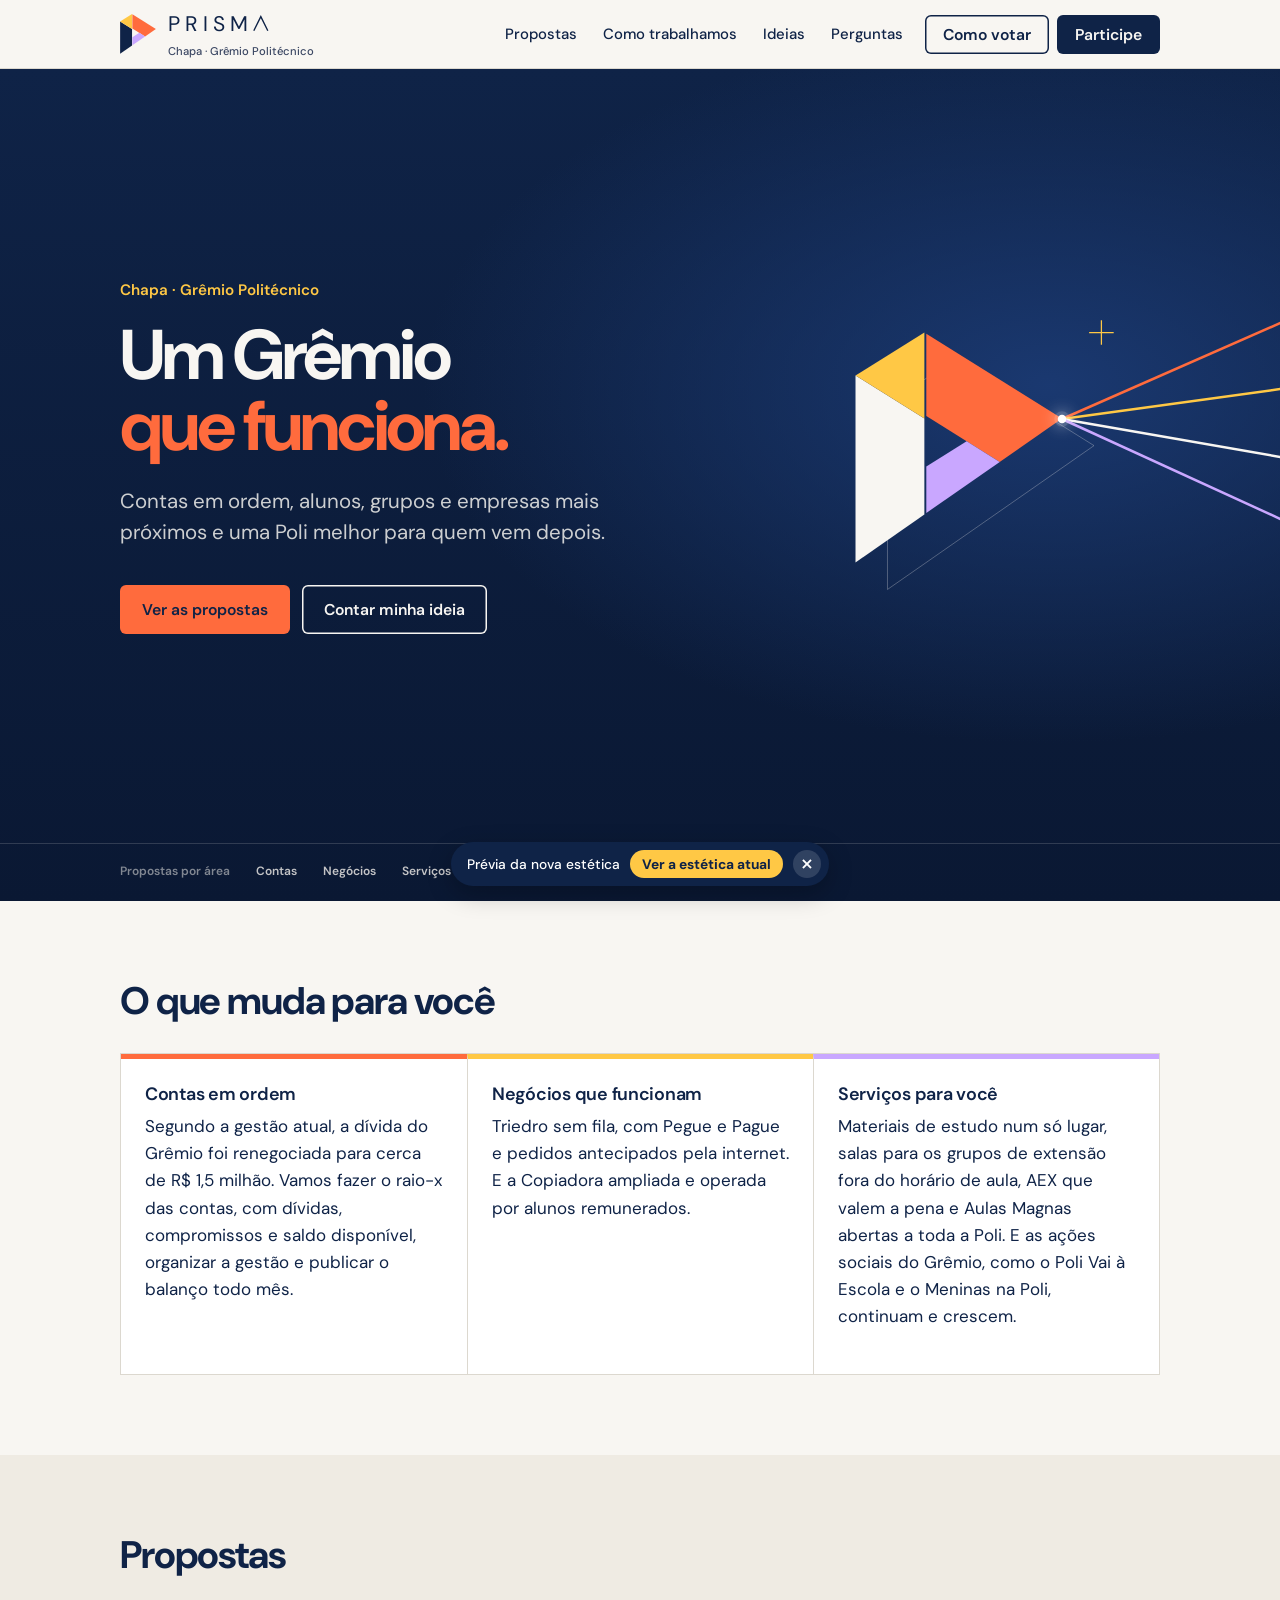
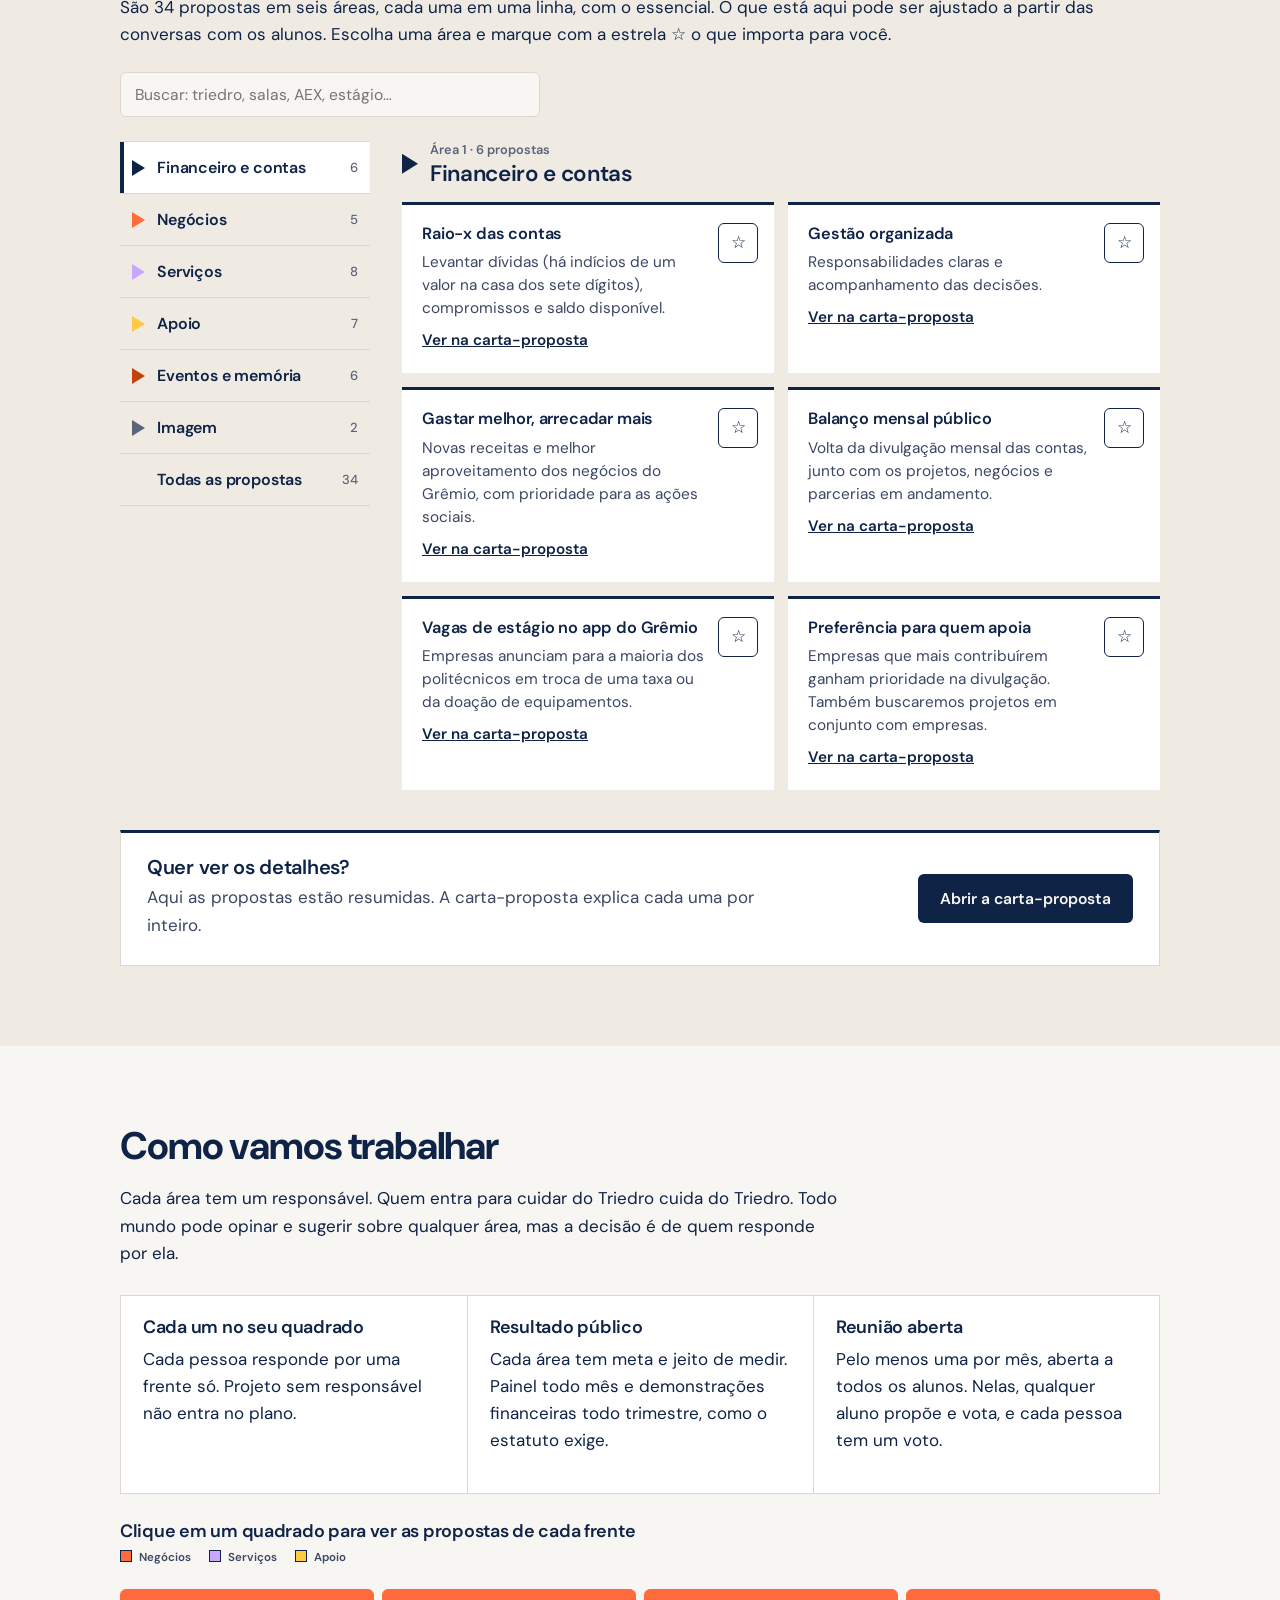
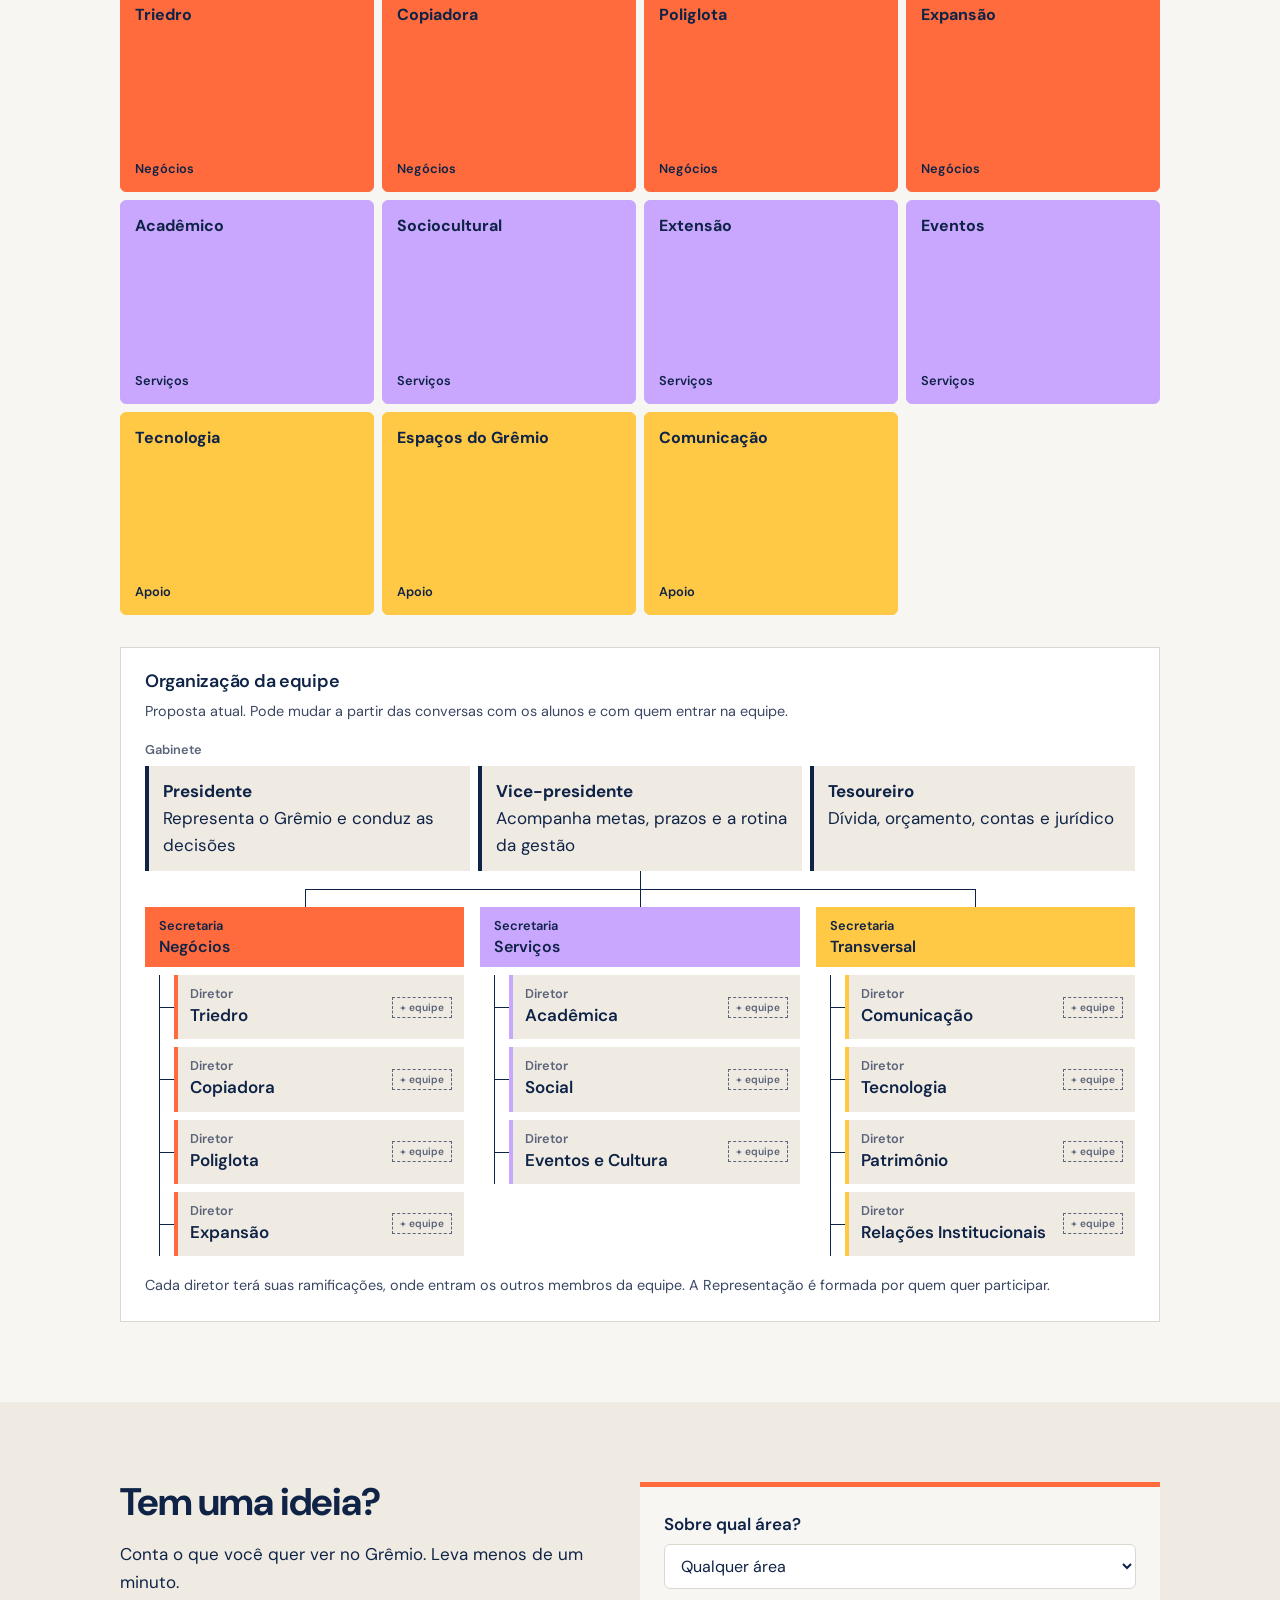
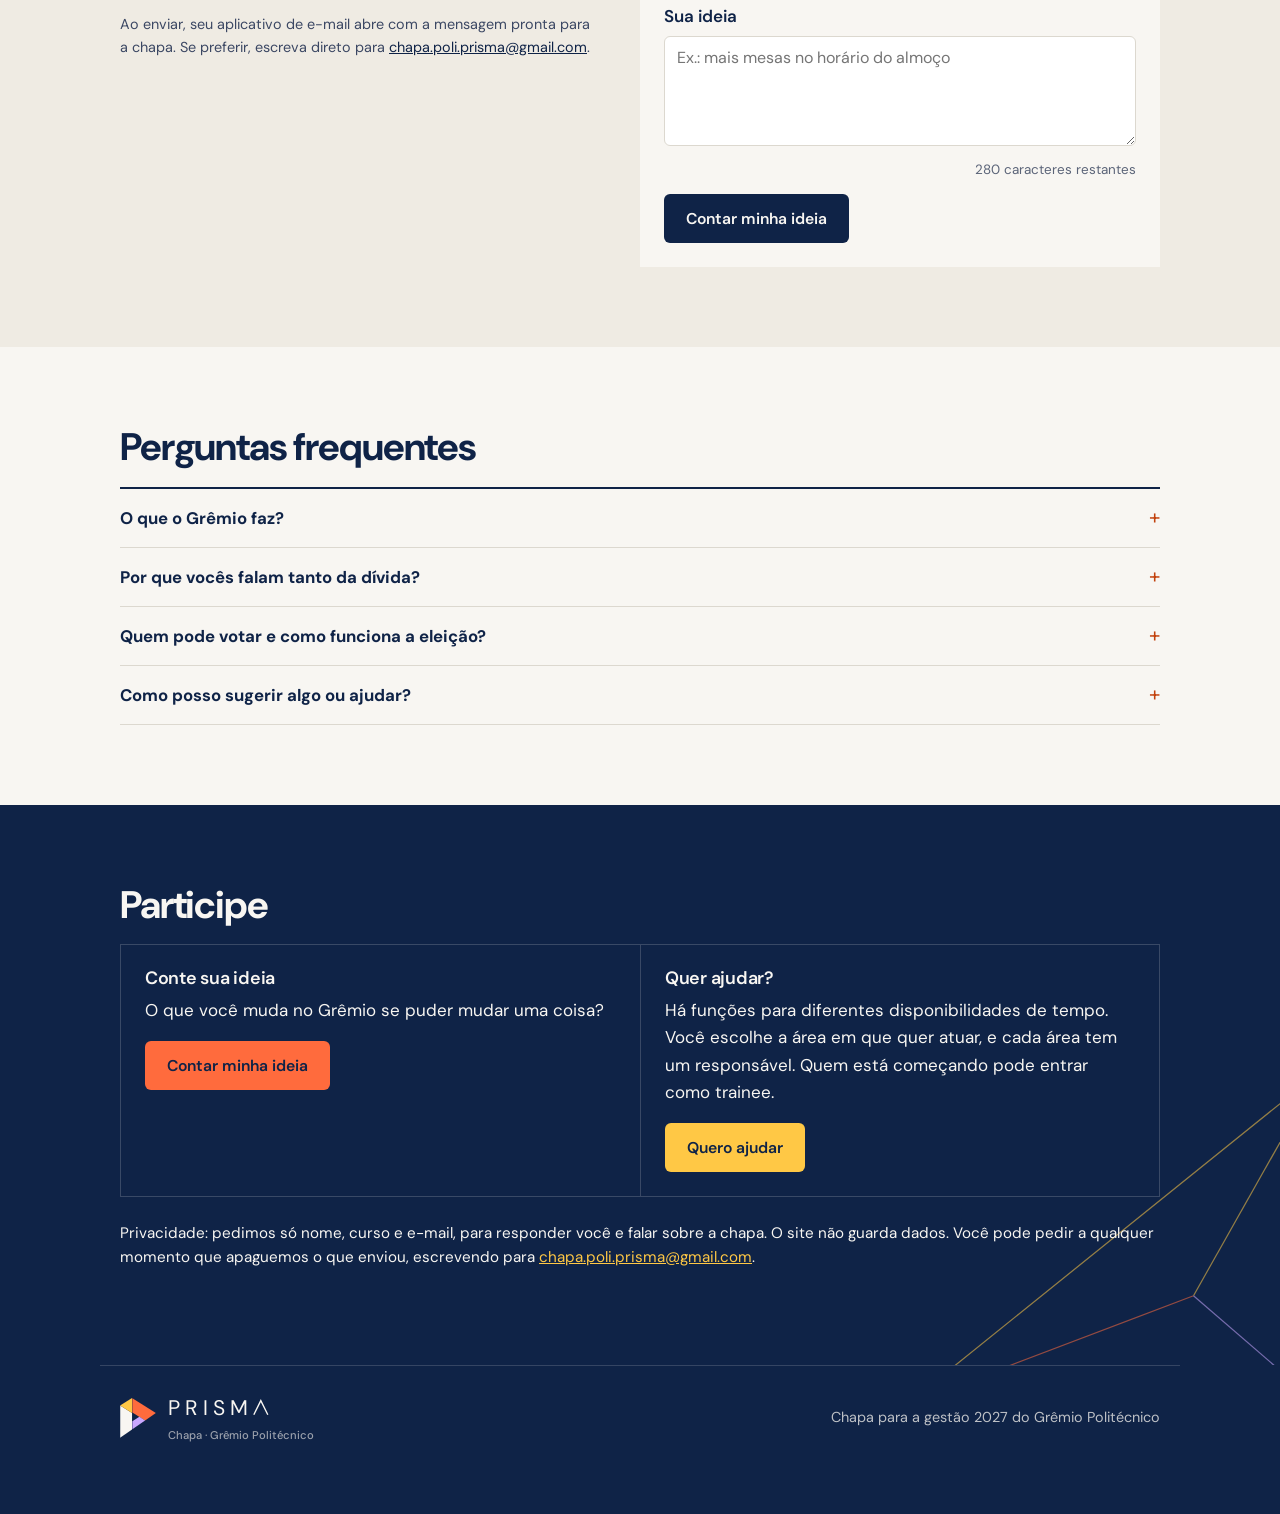
==== novo/index.html @ b22ec595 "Prévia da nova estética (tema feixe: DM Sans, paleta do manual e feixe do prisma em GSAP) em /novo/" ====
<!doctype html>
<html lang="pt-BR" class="feixe">
<head>
<meta charset="utf-8">
<meta name="viewport" content="width=device-width,initial-scale=1">
<meta name="robots" content="noindex">
<meta name="theme-color" content="#0F1F3D">
<title>Prisma — Um Grêmio que funciona</title>
<link rel="icon" href="data:image/svg+xml,%3Csvg xmlns='http://www.w3.org/2000/svg' viewBox='0 0 100 100'%3E%3Crect width='100' height='100' rx='20' fill='%230F1F3D'/%3E%3Cg transform='translate(22 17) scale(.7)'%3E%3Cpolygon points='0,17.5 28,35 28,74 0,93.5' fill='%23F8F5F0'/%3E%3Cpolygon points='0,17.5 28,0 28,35' fill='%23F4BE5A'/%3E%3Cpolygon points='28.8,.5 84,35 58.65,52.66 28.8,34' fill='%23EC7042'/%3E%3Cpolygon points='28.8,54.5 45.2,44.25 58.65,52.66 28.8,73.44' fill='%23B292F5'/%3E%3C/g%3E%3C/svg%3E">
<link rel="preconnect" href="https://fonts.googleapis.com">
<link rel="preconnect" href="https://fonts.gstatic.com" crossorigin>
<link href="https://fonts.googleapis.com/css2?family=Sora:wght@300;400;600;700&family=Inter:wght@400;500;600;700&display=swap" rel="stylesheet">
<style>
/* Identidade Prisma — paleta e tipografia da prancha de marca */
:root{
  --navy:#0F1F3D;   /* Azul Poli: base e texto */
  --paper:#F8F5F0;  /* fundo */
  --ink-neg:#F8F5F0;/* face clara do símbolo / texto sobre azul */
  --orange:#EC7042; /* Laranja Energia */
  --yellow:#F4BE5A; /* Amarelo Ideias */
  --lilac:#B292F5;  /* Lilás Pessoas */
  --orange-d:#B94A1F;/* laranja escuro: hover, foco e texto */
  --paper2:#EFEAE2; /* fundo alternado */
  --ink2:#3B4763;   /* texto secundário */
  --ink3:#5C6680;
  --line:#DAD4C9;
  --r:2px;
  --fh:Sora,system-ui,sans-serif;   /* títulos */
  --fb:Inter,system-ui,sans-serif;  /* apoio */
  --fm:Inter,system-ui,sans-serif;  /* rótulos: caixa alta espaçada */
}
*{box-sizing:border-box}
[hidden]{display:none!important}
html{scroll-behavior:smooth;scroll-padding-top:80px}
@media (prefers-reduced-motion:reduce){html{scroll-behavior:auto}*{animation:none!important;transition:none!important}}
body{margin:0;font:400 17px/1.6 var(--fb);color:var(--navy);background:var(--paper);-webkit-font-smoothing:antialiased}
h1,h2,h3{font-family:var(--fh);line-height:1.05;margin:0 0 .5em}
h1,h2{font-weight:700;letter-spacing:-.02em}
h1{font-weight:300} h1 .hl{font-weight:700}
h1{font-size:clamp(2.4rem,6.2vw,4.4rem)} h2{font-size:clamp(1.7rem,4vw,2.4rem)}
h3{font-size:1.12rem;font-weight:600;letter-spacing:-.01em}
p{margin:0 0 1em} a{color:var(--navy)} a:hover{color:var(--orange-d)}
:focus-visible{outline:2px solid var(--orange-d);outline-offset:3px}
.wrap{max-width:1080px;margin:0 auto;padding:0 20px}
section{padding:80px 0}
.sr{position:absolute;left:-9999px}
a.sr:focus{left:12px;top:12px;z-index:40;background:var(--navy);color:var(--ink-neg);padding:10px 14px}
.mono,.eyebrow{font-family:var(--fm);font-weight:500;font-size:.75rem;letter-spacing:.14em;text-transform:uppercase}
.eyebrow{display:block;color:var(--yellow);margin-bottom:18px}
.hl{color:var(--orange)}

/* ornamento: o prisma em linhas finas (Participe) */
.facets{display:block;height:auto;pointer-events:none}
.facets.lines *{fill:none;stroke-width:1.25;vector-effect:non-scaling-stroke}

/* número de seção (só visual, em mono) */
main{counter-reset:sec}
main > section:not(.hero) h2:first-child::before{counter-increment:sec;content:counter(sec,decimal-leading-zero);display:inline-block;vertical-align:.4em;margin-right:14px;padding:4px 8px;font:500 .8rem var(--fm);letter-spacing:.06em;background:var(--navy);color:var(--ink-neg)}
#participe h2:first-child::before{background:var(--orange);color:var(--navy)}


/* marca: símbolo + logotipo PRISMA */
.logo{display:block;flex:none;overflow:visible}
/* hover: as facetas se abrem como luz saindo do prisma */
.logo polygon,.hero .mark polygon{transition:transform .38s cubic-bezier(.2,.8,.2,1)}
.brand:hover .logo .f-y,.brand:focus-visible .logo .f-y,.hero .mark:hover .f-y{transform:translate(-3px,-5px)}
.brand:hover .logo .f-o,.brand:focus-visible .logo .f-o,.hero .mark:hover .f-o{transform:translate(9px,-3px);transition-delay:.04s}
.brand:hover .logo .f-l,.brand:focus-visible .logo .f-l,.hero .mark:hover .f-l{transform:translate(6px,7px);transition-delay:.08s}
.brand .name{transition:letter-spacing .38s cubic-bezier(.2,.8,.2,1)}
header .brand:hover .name,header .brand:focus-visible .name{letter-spacing:.3em}
.brand{display:flex;align-items:center;gap:12px;text-decoration:none;color:var(--navy);line-height:1}
.brand:hover{color:var(--navy)}
.brand .name{display:block;font:300 1.32rem var(--fh);letter-spacing:.24em;white-space:nowrap}
.brand .lam{display:inline-block;width:.74em;height:.7em;overflow:visible}
.brand .sub{display:block;font:500 .58rem var(--fm);letter-spacing:.13em;margin-top:6px;color:var(--ink2);white-space:nowrap}

/* header */
header.top{position:sticky;top:0;z-index:20;background:rgba(248,245,240,.94);backdrop-filter:blur(8px);border-bottom:1px solid var(--line)}
.bar{display:flex;align-items:center;gap:20px;height:68px}
nav{margin-left:auto;display:flex;gap:2px;align-items:center}
nav a{color:var(--navy);text-decoration:none;padding:8px 12px;font:500 .93rem var(--fb)}
nav a:hover,nav a[aria-current]{color:var(--navy);box-shadow:inset 0 -3px 0 var(--orange)}
nav .btn[aria-current]{box-shadow:none}
.btn{display:inline-block;border:0;cursor:pointer;font:600 .98rem var(--fb);padding:14px 22px;border-radius:var(--r);text-decoration:none;background:var(--navy);color:var(--ink-neg);transition:transform .15s,filter .15s}
.btn:hover{color:var(--ink-neg);transform:translateY(-1px);filter:brightness(1.15)}
.btn.orange{background:var(--orange);color:var(--navy)} .btn.orange:hover{color:var(--navy);filter:brightness(1.05)}
.btn.alt{background:var(--yellow);color:var(--navy)} .btn.alt:hover{color:var(--navy);filter:brightness(1.05)}
.btn.ghost{background:transparent;box-shadow:inset 0 0 0 1.5px currentColor;color:var(--navy)}
nav .btn{padding:9px 18px;margin-left:8px}
nav .btn:hover{box-shadow:none}
nav .btn.ghost,nav .btn.ghost:hover{color:var(--navy);box-shadow:inset 0 0 0 1.5px var(--navy)}
nav .btn.ghost:hover{background:#fff;filter:none}
nav .btn + .btn{margin-left:6px}
.menu{display:none;margin-left:auto;background:none;border:1.5px solid var(--navy);border-radius:var(--r);padding:6px 14px;font:500 .8rem var(--fm);letter-spacing:.12em;text-transform:uppercase;color:var(--navy)}
@media(max-width:900px){
  .menu{display:block}
  nav{display:none;position:absolute;top:68px;left:0;right:0;background:var(--paper);flex-direction:column;align-items:stretch;padding:12px 20px 20px;border-bottom:1px solid var(--line)}
  nav.open{display:flex} nav a{padding:12px} nav .btn{margin:8px 0 0;text-align:center}
  nav a:hover,nav a[aria-current]{box-shadow:inset 3px 0 0 var(--orange)} nav .btn:hover{box-shadow:none} nav .btn + .btn{margin-left:0}
}

/* hero — versão negativa (azul); o único ornamento é o contorno fino atrás do símbolo */
.hero{background:var(--navy);color:var(--ink-neg);padding:0;overflow:hidden;position:relative;display:flex;flex-direction:column;
  min-height:max(560px,calc(100vh - 68px));min-height:max(560px,calc(100svh - 68px))}
.hero-in{position:relative;z-index:1;flex:1;width:100%;display:grid;grid-template-columns:minmax(0,1.25fr) minmax(0,.75fr);align-items:center;gap:56px;padding-top:56px;padding-bottom:56px}
.hero h1{margin-bottom:.35em}
.hero .hl{white-space:nowrap}
.hero p.lead{font-size:clamp(1.1rem,1.6vw,1.28rem);line-height:1.55;max-width:36ch;color:rgba(248,245,240,.8);text-wrap:pretty;margin-bottom:0}
.hero .cta{display:flex;gap:12px;flex-wrap:wrap;margin-top:36px}
.hero .btn.ghost{color:var(--ink-neg)}
.hero .mark{display:block;width:100%;max-width:300px;height:auto;aspect-ratio:122/124;justify-self:center;overflow:visible;--logo-ink:var(--ink-neg)}
.hero .mark .echo{fill:none;stroke:rgba(248,245,240,.28);stroke-width:1;vector-effect:non-scaling-stroke}
.hero .mark .tick{fill:none;stroke:var(--yellow);stroke-width:1.25;vector-effect:non-scaling-stroke}
.hero-foot{position:relative;z-index:1;border-top:1px solid rgba(248,245,240,.16)}
.hero-foot .wrap{display:flex;flex-wrap:wrap;align-items:center;gap:4px 26px;padding-top:12px;padding-bottom:14px;color:rgba(248,245,240,.5)}
.hero-foot a{color:rgba(248,245,240,.78);text-decoration:none;padding:6px 0}
.hero-foot a:hover,.hero-foot a:focus-visible{color:var(--ink-neg);box-shadow:inset 0 -2px 0 var(--orange)}
@media(max-width:900px){
  .hero-in{grid-template-columns:1fr;gap:0;padding-top:40px}
  .hero .mark{order:-1;width:120px;justify-self:start;margin:0 0 28px -10px}
  .hero-foot .wrap{gap:0 18px}
}

/* cards 3 */
.three{display:grid;grid-template-columns:repeat(3,1fr);gap:0;margin-top:32px;background:#fff;border:1px solid var(--line)}
@media(max-width:820px){.three{grid-template-columns:1fr}}
.pillar{padding:26px 24px;border-top:5px solid var(--orange)}
.pillar + .pillar{border-left:1px solid var(--line)}
@media(max-width:820px){.pillar + .pillar{border-left:0;box-shadow:0 -1px 0 var(--line)}}
.pillar:nth-child(2){border-top-color:var(--yellow)} .pillar:nth-child(3){border-top-color:var(--lilac)}
.pillar h3{margin-bottom:.5em}

/* propostas: áreas em abas (uma por vez) e cada proposta em seu cartão */
#propostas{background:var(--paper2)}
.tools{margin:24px 0}
.search{width:100%;max-width:420px;padding:11px 14px;border-radius:var(--r);border:1.5px solid var(--line);font:400 .98rem var(--fb);background:var(--paper);color:var(--navy)}
[data-a=imagem]{--c:var(--ink3)} [data-a=contas]{--c:var(--navy)} [data-a=negocios]{--c:var(--orange)} [data-a=servicos]{--c:var(--lilac)} [data-a=apoio]{--c:var(--yellow)} [data-a=memoria]{--c:var(--orange-d)}
.tri{flex:none;width:13px;height:16px;background:var(--c,var(--navy));clip-path:polygon(0 0,100% 50%,0 100%)}
.pview{display:grid;grid-template-columns:250px minmax(0,1fr);gap:32px;align-items:start}
.ptabs{position:sticky;top:88px;display:flex;flex-direction:column;border-top:1px solid var(--line)}
.ptab{display:flex;align-items:center;gap:12px;width:100%;padding:15px 12px;border:0;border-bottom:1px solid var(--line);border-radius:0;background:none;text-align:left;font:600 1rem var(--fh);letter-spacing:-.01em;color:var(--navy);cursor:pointer}
.ptab:hover{background:rgba(255,255,255,.55)}
.ptab[aria-selected=true]{background:#fff;box-shadow:inset 4px 0 0 var(--c,var(--navy))}
.ptab .ct{margin-left:auto;font:500 .82rem var(--fb);letter-spacing:0;color:var(--ink3)}
.ptab.all .nm{padding-left:25px}
.ptab:focus-visible{outline-offset:-3px}
.ppanel:focus{outline:none}
.pgroup + .pgroup{margin-top:44px}
.ph{display:flex;align-items:center;gap:12px;margin-bottom:16px}
.ph .tri{width:16px;height:20px}
.ph h3{margin:0;font-size:1.4rem}
.ph small{display:block;font:500 .68rem var(--fm);letter-spacing:.14em;text-transform:uppercase;color:var(--ink3);margin-bottom:4px}
.props{list-style:none;margin:0;padding:0;display:grid;grid-template-columns:repeat(2,minmax(0,1fr));gap:14px}
.props mark{background:#FBE3A8;color:inherit;padding:0 1px}
.props li{display:flex;gap:12px;align-items:flex-start;padding:18px 16px 20px 20px;background:#fff;border-top:3px solid var(--c)}
.props li>div{flex:1;min-width:0}
.props b{display:block;font:600 1.02rem/1.3 var(--fh);letter-spacing:-.01em}
.props p{margin:7px 0 0;color:var(--ink2);font-size:.96rem;line-height:1.5}
.plink{display:inline-block;margin-top:8px;font-weight:600;font-size:.95rem}
.lp{display:inline-block;margin:7px 0 0;padding:2px 8px;background:#E6DCFD;font:500 .66rem var(--fm);letter-spacing:.16em;text-transform:uppercase}
.fav{flex:none;border:1.5px solid var(--navy);background:transparent;border-radius:var(--r);width:40px;height:40px;font-size:1.05rem;line-height:1;cursor:pointer;color:var(--navy)}
.fav[aria-pressed=true]{background:var(--orange);border-color:var(--orange)}
.empty{padding:24px;background:#fff;color:var(--ink2)}
/* cartão que abre a carta-proposta */
.props li[data-c]{cursor:pointer}
/* chamada para a carta-proposta, no fim das propostas */
.carta{display:flex;flex-wrap:wrap;align-items:center;justify-content:space-between;gap:16px 40px;margin-top:40px;padding:24px 26px 26px;background:#fff;border:1px solid var(--line);border-top:3px solid var(--navy)}
.carta h3{margin:0 0 6px;font-size:1.25rem}
.carta p{margin:0;max-width:52ch;color:var(--ink2)}
.found{margin:-10px 0 14px;font-size:.92rem;color:var(--ink2)}
.found:empty{display:none}
.lk{background:none;border:0;padding:0;font:inherit;color:var(--navy);text-decoration:underline;cursor:pointer}
.lk:hover{color:var(--orange-d)}
@media(max-width:820px){
  .pview{grid-template-columns:minmax(0,1fr);gap:16px}
  /* no celular as abas viram uma faixa que rola de lado e acompanha a leitura */
  .ptabs{top:68px;z-index:5;flex-direction:row;gap:8px;overflow-x:auto;margin:0 -20px;padding:10px 20px;background:var(--paper2);border-top:0;scrollbar-width:none}
  .ptabs::-webkit-scrollbar{display:none}
  .ptab{flex:none;width:auto;gap:8px;padding:10px 14px;border:1.5px solid var(--navy);font-size:.92rem;white-space:nowrap}
  .ptab[aria-selected=true]{background:var(--navy);color:var(--ink-neg);box-shadow:none}
  .ptab[aria-selected=true] .ct{color:rgba(248,245,240,.7)}
  .ptab[aria-selected=true] .tri{display:none}
  .ptab .ct{margin-left:2px}
  .ptab.all .nm{padding-left:0}
  .props{grid-template-columns:minmax(0,1fr)}
}

/* quadrados */
#como{background:var(--paper)}
.sq{display:grid;grid-template-columns:repeat(4,1fr);gap:8px;margin:24px 0}
@media(max-width:820px){.sq{grid-template-columns:repeat(2,1fr)}}
.sq a,.sq div{aspect-ratio:1.25;border-radius:var(--r);padding:14px;display:flex;flex-direction:column;justify-content:space-between;text-decoration:none;color:var(--navy);font:700 1rem var(--fh);background:#fff;border:1.5px solid var(--navy);transition:transform .15s,box-shadow .15s}
.sq .n{background:var(--orange);border-color:var(--orange)} .sq .s{background:var(--lilac);border-color:var(--lilac)} .sq .a{background:var(--yellow);border-color:var(--yellow)}
.sq small{font:500 .66rem var(--fm);letter-spacing:.14em;text-transform:uppercase}
.sq a:hover{transform:translate(-3px,-3px);box-shadow:3px 3px 0 var(--navy);color:var(--navy)}
.leg{display:flex;gap:18px;flex-wrap:wrap;font:500 .72rem var(--fm);letter-spacing:.12em;text-transform:uppercase;margin-bottom:8px;color:var(--ink2)}
.leg i{display:inline-block;width:12px;height:12px;border:1px solid var(--navy);margin-right:7px;vertical-align:-1px}
.org{background:#fff;border:1px solid var(--line);padding:24px;margin-top:32px;position:relative}
.top3{display:grid;grid-template-columns:repeat(3,1fr);gap:8px}
@media(max-width:820px){.top3{grid-template-columns:1fr}}
.top3 div{background:var(--paper2);border-left:4px solid var(--navy);padding:12px 14px}
.top3 b{display:block;font-family:var(--fh);font-weight:700}
/* organograma: Gabinete no topo, três secretarias e, em cada diretoria, a ramificação da equipe */
.tier{display:block;font:500 .68rem var(--fm);letter-spacing:.16em;text-transform:uppercase;color:var(--ink3);margin:18px 0 8px}
.secs{display:grid;grid-template-columns:repeat(3,1fr);gap:16px;position:relative;margin-top:36px}
.secs::before{content:"";position:absolute;left:50%;top:-36px;height:18px;border-left:1.5px solid var(--navy)}
.secs::after{content:"";position:absolute;top:-18px;left:calc((100% - 32px)/6);right:calc((100% - 32px)/6);border-top:1.5px solid var(--navy)}
.sec{position:relative}
.sec::before{content:"";position:absolute;left:50%;top:-18px;height:18px;border-left:1.5px solid var(--navy)}
.sec h4{margin:0;padding:10px 14px;font:600 1rem var(--fh);background:var(--c);color:var(--navy)}
.sec h4 small{display:block;font:500 .64rem var(--fm);letter-spacing:.16em;text-transform:uppercase;margin-bottom:2px}
.sec.n{--c:var(--orange)} .sec.s{--c:var(--lilac)} .sec.a{--c:var(--yellow)}
.sec ul{list-style:none;margin:0 0 0 14px;padding:0;border-left:1.5px solid var(--navy)}
.sec li{position:relative;display:flex;align-items:center;gap:8px;flex-wrap:wrap;margin:8px 0 0 14px;padding:10px 12px;background:var(--paper2);border-left:4px solid var(--c)}
.sec li::before{content:"";position:absolute;left:-18px;top:50%;width:14px;border-top:1.5px solid var(--navy)}
.sec li span{flex:1;min-width:8ch}
.sec li small{display:block;font:500 .64rem var(--fm);letter-spacing:.16em;text-transform:uppercase;color:var(--ink3)}
.sec li b{font-family:var(--fh);font-weight:600}
.sec li i{flex:none;font:500 .64rem var(--fm);font-style:normal;letter-spacing:.12em;text-transform:uppercase;color:var(--ink3);border:1.5px dashed var(--ink3);padding:3px 7px}
@media(max-width:820px){
  .secs{grid-template-columns:1fr;margin-top:20px}
  .secs::before,.secs::after,.sec::before{display:none}
}
.rules{display:grid;grid-template-columns:repeat(3,1fr);gap:0;margin:28px 0;border:1px solid var(--line);background:#fff}
@media(max-width:820px){.rules{grid-template-columns:1fr}}
.rules div{padding:22px}
.rules div + div{border-left:1px solid var(--line)}
@media(max-width:820px){.rules div + div{border-left:0;border-top:1px solid var(--line)}}

/* ideias */
#ideias{background:var(--paper2)}
.ideas{display:grid;grid-template-columns:1fr 1.1fr;gap:48px;align-items:start}
@media(max-width:820px){.ideas{grid-template-columns:1fr}}
form.f{background:var(--paper);border-top:5px solid var(--orange);padding:24px}
label{display:block;font-weight:600;margin:0 0 6px}
textarea,select{width:100%;padding:10px 12px;border:1.5px solid var(--line);border-radius:var(--r);font:400 1rem var(--fb);margin-bottom:14px;background:#fff;color:var(--navy)}
textarea:focus,select:focus,.search:focus{outline:2px solid var(--orange-d);outline-offset:0;border-color:var(--navy)}
textarea{min-height:110px;resize:vertical}
#txt{margin-bottom:4px}
.left{margin:0 0 14px;text-align:right;font-size:.84rem;color:var(--ink3)}
.left.low{color:var(--orange-d);font-weight:600}
.sent{margin:12px 0 0;font-weight:600;color:var(--navy)}
.hint{font-size:.9rem;color:var(--ink2)}

/* faq */
#faq{background:var(--paper)}
details{border-bottom:1px solid var(--line);padding:18px 0}
details:first-child{border-top:2px solid var(--navy)}
summary{cursor:pointer;font:700 1.05rem var(--fh);list-style:none;display:flex;justify-content:space-between;gap:12px}
summary::-webkit-details-marker{display:none}
summary::after{content:"+";font:400 1.3rem/1 var(--fm);color:var(--orange-d)}
details[open] summary::after{content:"–"}
details p{margin:12px 0 0;max-width:70ch}

/* participe */
#participe{background:var(--navy);color:var(--ink-neg);position:relative;overflow:hidden}
#participe .wrap{position:relative;z-index:1}
#participe .facets{position:absolute;right:-40px;bottom:-40px;width:min(460px,80vw);z-index:0;opacity:.55}
@media(max-width:900px){#participe .facets{opacity:.3}}
#participe a{color:var(--yellow)}
#participe .btn{color:var(--navy)}
.two{display:grid;grid-template-columns:1fr 1fr;gap:0;border:1px solid rgba(248,245,240,.18);background:var(--navy)}
@media(max-width:820px){.two{grid-template-columns:1fr}}
.two div{padding:24px}
.two div + div{border-left:1px solid rgba(248,245,240,.18)}
@media(max-width:820px){.two div + div{border-left:0;border-top:1px solid rgba(248,245,240,.18)}}
footer{background:var(--navy);color:rgba(248,245,240,.75);padding:0 0 72px;font-size:.9rem}
footer .wrap{border-top:1px solid rgba(248,245,240,.16);padding-top:28px;display:flex;gap:16px 28px;flex-wrap:wrap;justify-content:space-between;align-items:center}
footer .brand{color:var(--ink-neg);--logo-ink:var(--ink-neg)}
footer .brand:hover{color:var(--ink-neg)}
footer .brand .sub{color:rgba(248,245,240,.6)}
.foot-meta{display:flex;flex-direction:column;gap:4px;text-align:right}
@media(max-width:700px){.foot-meta{text-align:left}}

/* pop-up "Quero ajudar": cresce a partir do botão e convida a falar com a chapa */
.pop{width:calc(100% - 32px);max-width:440px;max-height:calc(100vh - 32px);overflow:auto;padding:0;border:0;border-top:5px solid var(--yellow);background:var(--paper);color:var(--navy);box-shadow:0 24px 60px rgba(15,31,61,.35)}
.pop::backdrop{background:rgba(15,31,61,.6)}
.pop-in{position:relative;padding:28px 26px 26px}
.pop h3{margin:0 44px .5em 0;font-size:1.45rem}
.pop p{margin:0 0 18px;color:var(--ink2)}
.pop-x{position:absolute;top:14px;right:14px;width:40px;height:40px;border:1.5px solid var(--navy);border-radius:var(--r);background:none;color:var(--navy);font:400 1.4rem/1 var(--fb);cursor:pointer}
.pop-x:hover{background:#fff}
.pop-l{list-style:none;margin:0;padding:0;display:grid;gap:8px}
.pop-l a{display:block;padding:12px 16px;background:#fff;border-left:4px solid var(--c,var(--navy));text-decoration:none;color:var(--navy);transition:transform .15s}
.pop-l a:hover{color:var(--navy);transform:translateX(4px)}
.pop-l small{display:block;font:500 .64rem var(--fm);letter-spacing:.16em;text-transform:uppercase;color:var(--ink3);margin-bottom:2px}
.pop-l b{display:block;font:600 1.02rem var(--fh);letter-spacing:-.01em;overflow-wrap:anywhere}
.pop-l span{font-size:.95rem;color:var(--ink2)}
/* pop-up "Como votar" */
.pop.vote{max-width:540px;border-top-color:var(--orange)}
.pop-d{margin:0 0 16px}
.pop-d div{display:grid;grid-template-columns:96px minmax(0,1fr);gap:14px;padding:12px 0;border-top:1px solid var(--line)}
.pop-d dt{padding-top:3px;font:500 .66rem var(--fm);letter-spacing:.16em;text-transform:uppercase;color:var(--ink3)}
.pop-d dd{margin:0}
.pop-d b{font-family:var(--fh);font-weight:600}
.pop .hint{margin:0;font-size:.9rem}
@media(max-width:480px){.pop-d div{grid-template-columns:minmax(0,1fr);gap:2px}}
@keyframes popIn{from{opacity:0;transform:translate(var(--px,0),var(--py,24px)) scale(.2)}to{opacity:1;transform:none}}
@keyframes popOut{to{opacity:0;transform:translate(var(--px,0),var(--py,24px)) scale(.2)}}
@keyframes popBg{from{opacity:0}to{opacity:1}}
@keyframes popBgOut{to{opacity:0}}
.pop[open]{animation:popIn .34s cubic-bezier(.2,.8,.2,1) both}
.pop[open]::backdrop{animation:popBg .25s ease both}
.pop.out{animation:popOut .2s ease both}
.pop.out::backdrop{animation:popBgOut .2s ease both}

/* carta-proposta aberta: o site vira um índice ao lado do PDF */
body.cv-open{overflow:hidden}
body.cv-open>.pill,body.cv-open>a.sr{display:none!important}
/* entrada e saída animadas (em cartaOpen/cartaClose, no script): a carta sobe do cartão em que a pessoa clicou e cresce
   até ocupar a tela; o site recua e some; o índice desliza para o lugar dele e os tópicos entram em sequência.
   O site fica só invisível (não sai do lugar), então ao sair ele volta exatamente onde estava. */
header.top,main,footer{transition:transform .56s cubic-bezier(.2,0,0,1),opacity .34s ease,visibility 0s}
body.cv-open>header.top,body.cv-open>main,body.cv-open>footer{transform:translateX(-36px) scale(.94);opacity:0;visibility:hidden;pointer-events:none;
  transition:transform .56s cubic-bezier(.2,0,0,1),opacity .34s ease,visibility 0s .56s}
/* moldura com sombra que acompanha a borda da carta enquanto ela cresce */
.cv-frame{grid-column:2;grid-row:1;transform-origin:0 0;pointer-events:none;opacity:0;box-shadow:0 30px 90px rgba(15,31,61,.5),0 2px 12px rgba(15,31,61,.3)}
.cv{position:fixed;inset:0;z-index:50;display:grid;grid-template-columns:300px minmax(0,1fr)}
.cv[hidden]{display:none}
.cv-side{grid-column:1;grid-row:1;position:relative;z-index:2;display:flex;flex-direction:column;min-height:0;background:var(--navy);color:var(--ink-neg)}
.cv-top{padding:14px 16px}
.cv-exit{display:inline-flex;align-items:center;gap:9px;padding:9px 14px 9px 13px;border:1.5px solid rgba(248,245,240,.5);border-radius:var(--r);background:none;color:var(--ink-neg);font:600 .92rem var(--fb);cursor:pointer}
.cv-exit::before{content:"";width:7px;height:7px;border:solid currentColor;border-width:0 0 2px 2px;transform:rotate(45deg)}
.cv-exit:hover{background:rgba(248,245,240,.1)}
.cv-exit:focus-visible,.cv-list button:focus-visible{outline-color:var(--yellow)}
.cv-tt{padding:8px 20px 16px;font:300 1.5rem/1.15 var(--fh);letter-spacing:-.01em}
.cv-tog{display:none}
.cv-tog::before{transform:rotate(-45deg);margin-top:-4px}
.cv-list{flex:1;min-height:0;overflow-y:auto;list-style:none;margin:0;padding:6px 0 12px;border-top:1px solid rgba(248,245,240,.16)}
.cv-list button{display:block;width:100%;padding:12px 20px 12px 17px;border:0;border-left:3px solid transparent;background:none;text-align:left;font:500 .98rem/1.35 var(--fb);color:rgba(248,245,240,.82);cursor:pointer}
.cv-list button{display:flex;gap:10px}
.cv-list .num{flex:none;min-width:1.7em;color:var(--orange);font-weight:600}
.cv-list button.n2{padding-left:34px;font-size:.92rem}
.cv-list button:hover{background:rgba(248,245,240,.07);color:var(--ink-neg)}
.cv-list button[aria-current]{border-left-color:var(--orange);background:rgba(248,245,240,.09);color:var(--ink-neg);font-weight:600}
.cv-list button:focus-visible{outline-offset:-3px}
.cv-dl{padding:14px 20px;border-top:1px solid rgba(248,245,240,.16);font-size:.9rem}
.cv-dl a{color:var(--yellow)}
/* botão discreto: o mesmo botão do site, contornado e menor, para não competir com o índice */
.cv-dl .btn-discreto{display:inline-flex;align-items:center;gap:8px;padding:8px 14px;font-size:.88rem;background:transparent;color:var(--ink-neg);border:1px solid rgba(248,245,240,.35)}
.cv-dl .btn-discreto:hover,.cv-dl .btn-discreto:focus-visible{color:var(--yellow);border-color:var(--yellow);filter:none}
.cv-doc{grid-column:2;grid-row:1;position:relative;overflow-y:auto;padding:24px 24px 64px;background:var(--paper2);scroll-behavior:smooth}
@media (prefers-reduced-motion:reduce){.cv-doc{scroll-behavior:auto}}
.cv-page{position:relative;max-width:880px;margin:0 auto 16px;background:#fff}
.cv-page canvas{display:block;width:100%;height:100%;opacity:0;transition:opacity .35s ease}
.cv-page canvas.on{opacity:1}
/* marca onde o tópico começa: fica por cima da página, o PDF não é alterado */
.cv-mark{position:absolute;height:3px;background:var(--orange);pointer-events:none;animation:markIn .55s cubic-bezier(.2,0,0,1) .18s both}
@keyframes markIn{from{width:0}}
@keyframes markTri{from{opacity:0;transform:translateX(-10px)}}
.cv-mark::before{content:"";position:absolute;right:100%;top:-12px;margin-right:6px;width:11px;height:14px;background:var(--orange);clip-path:polygon(0 0,100% 50%,0 100%);animation:markTri .3s ease .1s both}
.cv-status{max-width:880px;margin:48px auto;text-align:center;color:var(--ink2)}
@media(max-width:820px){
  .cv{grid-template-columns:minmax(0,1fr);grid-template-rows:auto minmax(0,1fr)}
  body.cv-open>header.top,body.cv-open>main,body.cv-open>footer{transform:scale(.95)}
  .cv-doc,.cv-frame{grid-column:1;grid-row:2}
  .cv-side{flex-direction:row;flex-wrap:wrap;align-items:center}
  .cv-top{flex:none;padding:10px 12px}
  .cv-tt{flex:1;min-width:0;padding:0;font-size:1.05rem;font-weight:400;white-space:nowrap;overflow:hidden;text-overflow:ellipsis}
  .cv-tog{display:inline-flex;margin-right:12px}
  .cv-list,.cv-dl{display:none}
  .cv-side.open .cv-list{display:block;position:absolute;top:100%;left:0;right:0;max-height:70vh;background:var(--navy);box-shadow:0 14px 24px rgba(0,0,0,.3)}
  .cv-doc{padding:10px 8px 48px}
}

/* dev bar */
.pill{position:fixed;right:12px;bottom:12px;z-index:30;background:var(--orange);color:var(--navy);padding:10px 16px;font:500 .8rem var(--fm);letter-spacing:.04em;text-decoration:none;box-shadow:0 4px 16px rgba(15,31,61,.25);display:none}
</style>
<script data-goatcounter="https://prisma-poli.goatcounter.com/count" async src="https://gc.zgo.at/count.js"></script>
<link href="https://fonts.googleapis.com/css2?family=DM+Sans:opsz,wght@9..40,400;9..40,500;9..40,600;9..40,700&display=swap" rel="stylesheet">
<link rel="stylesheet" href="tema-feixe.css">
<script>if(!matchMedia("(prefers-reduced-motion: reduce)").matches){document.documentElement.classList.add("feixe-espera");setTimeout(function(){document.documentElement.classList.remove("feixe-espera")},3000)}</script>
<script src="https://cdnjs.cloudflare.com/ajax/libs/gsap/3.12.5/gsap.min.js" defer></script>
<script src="tema-feixe.js" defer></script>
</head>
<body>
<!-- Símbolo Prisma: um P em facetas que apontam para a mesma direção -->
<svg width="0" height="0" style="position:absolute" aria-hidden="true">
  <symbol id="sym" viewBox="0 0 84 94">
    <polygon style="fill:var(--logo-ink,#0F1F3D)" points="0,17.5 28,35 28,74 0,93.5"/>
    <polygon fill="#F4BE5A" points="0,17.5 28,0 28,35"/>
    <polygon fill="#EC7042" points="28.8,.5 84,35 58.65,52.66 28.8,34"/>
    <polygon fill="#B292F5" points="28.8,54.5 45.2,44.25 58.65,52.66 28.8,73.44"/>
  </symbol>
</svg>
<a class="sr" href="#propostas">Ir para as propostas</a>

<header class="top"><div class="wrap bar">
  <a class="brand" href="#inicio" aria-label="Prisma, chapa do Grêmio Politécnico, início">
    <svg class="logo" width="36" height="40" viewBox="0 0 84 94" aria-hidden="true"><polygon fill="#0F1F3D" points="0,17.5 28,35 28,74 0,93.5"/><polygon class="f-y" fill="#F4BE5A" points="0,17.5 28,0 28,35"/><polygon class="f-o" fill="#EC7042" points="28.8,.5 84,35 58.65,52.66 28.8,34"/><polygon class="f-l" fill="#B292F5" points="28.8,54.5 45.2,44.25 58.65,52.66 28.8,73.44"/></svg>
    <span><span class="name">PRISM<svg class="lam" viewBox="0 0 20 19" aria-hidden="true"><path d="M1 19 10 .8 19 19" fill="none" stroke="currentColor" stroke-width="1.75"/></svg></span><span class="sub">Chapa · Grêmio Politécnico</span></span>
  </a>
  <button class="menu" aria-expanded="false" aria-controls="nav">Menu</button>
  <nav id="nav">
    <a href="#propostas">Propostas</a><a href="#como">Como trabalhamos</a><a href="#ideias">Ideias</a><a href="#faq">Perguntas</a>
    <button class="btn ghost" id="voteBtn" type="button" aria-haspopup="dialog">Como votar</button>
    <a class="btn" href="#participe">Participe</a>
  </nav>
</div></header>

<main>
<section class="hero" id="inicio">
  <div class="wrap hero-in">
    <div class="hero-txt">
      <span class="eyebrow">Chapa · Grêmio Politécnico</span>
      <h1>Um Grêmio <span class="hl">que funciona.</span></h1>
      <p class="lead">Contas em ordem, alunos, grupos e empresas mais próximos e uma Poli melhor para quem vem&nbsp;depois.</p>
      <div class="cta"><a class="btn orange" href="#propostas">Ver as propostas</a><a class="btn ghost" href="#ideias">Contar minha ideia</a></div>
    </div>
    <svg class="mark" viewBox="-12 -12 122 124" aria-hidden="true"><polygon class="echo" points="13,28.5 41,11 97,46 13,104.5"/><path class="tick" d="M100 -5v10M95 0h10"/><polygon fill="#F8F5F0" points="0,17.5 28,35 28,74 0,93.5"/><polygon class="f-y" fill="#F4BE5A" points="0,17.5 28,0 28,35"/><polygon class="f-o" fill="#EC7042" points="28.8,.5 84,35 58.65,52.66 28.8,34"/><polygon class="f-l" fill="#B292F5" points="28.8,54.5 45.2,44.25 58.65,52.66 28.8,73.44"/></svg>
  </div>
  <div class="hero-foot mono" role="navigation" aria-label="Propostas por área"><div class="wrap"><span>Propostas por área</span><a href="#p-contas">Contas</a><a href="#p-negocios">Negócios</a><a href="#p-servicos">Serviços</a><a href="#p-apoio">Apoio</a><a href="#p-memoria">Eventos e memória</a><a href="#p-imagem">Imagem</a></div></div>
</section>

<section id="muda">
  <div class="wrap">
    <h2>O que muda para você</h2>
    <div class="three">
      <div class="pillar"><h3>Contas em ordem</h3><p>Segundo a gestão atual, a dívida do Grêmio foi renegociada para cerca de R$ 1,5 milhão. Vamos fazer o raio-x das contas, com dívidas, compromissos e saldo disponível, organizar a gestão e publicar o balanço todo mês.</p></div>
      <div class="pillar"><h3>Negócios que funcionam</h3><p>Triedro sem fila, com Pegue e Pague e pedidos antecipados pela internet. E a Copiadora ampliada e operada por alunos remunerados.</p></div>
      <div class="pillar"><h3>Serviços para você</h3><p>Materiais de estudo num só lugar, salas para os grupos de extensão fora do horário de aula, AEX que valem a pena e Aulas Magnas abertas a toda a Poli. E as ações sociais do Grêmio, como o Poli Vai à Escola e o Meninas na Poli, continuam e crescem.</p></div>
    </div>
  </div>
</section>

<section id="propostas">
  <div class="wrap">
    <h2>Propostas</h2>
    <p>São <span id="np">36</span> propostas em seis áreas, cada uma em uma linha, com o essencial. O que está aqui pode ser ajustado a partir das conversas com os alunos. Escolha uma área e marque com a estrela <b>☆</b> o que importa para você.</p>
    <div class="tools">
      <label class="sr" for="q">Buscar nas propostas</label>
      <input id="q" class="search" type="search" placeholder="Buscar: triedro, salas, AEX, estágio…">
    </div>
    <p class="found" id="found" role="status"></p>
    <div class="pview">
      <div class="ptabs" id="ptabs" role="tablist" aria-label="Áreas das propostas"></div>
      <div>
        <div class="ppanel" id="grid" role="tabpanel" tabindex="-1" aria-label="Propostas da área escolhida"></div>
        <div class="empty" id="empty" hidden>Nenhuma proposta com esse termo. <button class="lk" id="clr" type="button">Limpar a busca</button> ou <a href="#ideias">contar sua ideia</a>.</div>
      </div>
    </div>
    <!-- a chamada só aparece quando existir o PDF da carta-proposta (CARTA.url) -->
    <div class="carta" id="cartaCta" hidden>
      <div><h3>Quer ver os detalhes?</h3><p>Aqui as propostas estão resumidas. A carta-proposta explica cada uma por inteiro.</p></div>
      <a class="btn" id="cartaBtn" href="#carta">Abrir a carta-proposta</a>
    </div>
  </div>
</section>

<section id="como">
  <div class="wrap">
    <h2>Como vamos trabalhar</h2>
    <p style="max-width:60ch">Cada área tem um responsável. Quem entra para cuidar do Triedro cuida do Triedro. Todo mundo pode opinar e sugerir sobre qualquer área, mas a decisão é de quem responde por ela.</p>
    <div class="rules">
      <div><h3>Cada um no seu quadrado</h3><p>Cada pessoa responde por uma frente só. Projeto sem responsável não entra no plano.</p></div>
      <div><h3>Resultado público</h3><p>Cada área tem meta e jeito de medir. Painel todo mês e demonstrações financeiras todo trimestre, como o estatuto exige.</p></div>
      <div><h3>Reunião aberta</h3><p>Pelo menos uma por mês, aberta a todos os alunos. Nelas, qualquer aluno propõe e vota, e cada pessoa tem um voto.</p></div>
    </div>
    <h3>Clique em um quadrado para ver as propostas de cada frente</h3>
    <div class="leg"><span><i style="background:var(--orange)"></i>Negócios</span><span><i style="background:var(--lilac)"></i>Serviços</span><span><i style="background:var(--yellow)"></i>Apoio</span></div>
    <div class="sq" id="sq"></div>
    <div class="org">
      <h3>Organização da equipe</h3>
      <p class="hint">Proposta atual. Pode mudar a partir das conversas com os alunos e com quem entrar na equipe.</p>
      <span class="tier">Gabinete</span>
      <div class="top3">
        <div><b>Presidente</b>Representa o Grêmio e conduz as decisões</div>
        <div><b>Vice-presidente</b>Acompanha metas, prazos e a rotina da gestão</div>
        <div><b>Tesoureiro</b>Dívida, orçamento, contas e jurídico</div>
      </div>
      <div class="secs">
        <div class="sec n"><h4><small>Secretaria</small>Negócios</h4><ul>
          <li><span><small>Diretor</small><b>Triedro</b></span><i>+ equipe</i></li>
          <li><span><small>Diretor</small><b>Copiadora</b></span><i>+ equipe</i></li>
          <li><span><small>Diretor</small><b>Poliglota</b></span><i>+ equipe</i></li>
          <li><span><small>Diretor</small><b>Expansão</b></span><i>+ equipe</i></li>
        </ul></div>
        <div class="sec s"><h4><small>Secretaria</small>Serviços</h4><ul>
          <li><span><small>Diretor</small><b>Acadêmica</b></span><i>+ equipe</i></li>
          <li><span><small>Diretor</small><b>Social</b></span><i>+ equipe</i></li>
          <li><span><small>Diretor</small><b>Eventos e Cultura</b></span><i>+ equipe</i></li>
        </ul></div>
        <div class="sec a"><h4><small>Secretaria</small>Transversal</h4><ul>
          <li><span><small>Diretor</small><b>Comunicação</b></span><i>+ equipe</i></li>
          <li><span><small>Diretor</small><b>Tecnologia</b></span><i>+ equipe</i></li>
          <li><span><small>Diretor</small><b>Patrimônio</b></span><i>+ equipe</i></li>
          <li><span><small>Diretor</small><b>Relações Institucionais</b></span><i>+ equipe</i></li>
        </ul></div>
      </div>
      <p class="hint" style="margin:18px 0 0">Cada diretor terá suas ramificações, onde entram os outros membros da equipe. A Representação é formada por quem quer participar.</p>
    </div>
  </div>
</section>

<section id="ideias">
  <div class="wrap">
    <div class="ideas">
      <div>
        <h2>Tem uma ideia?</h2>
        <p>Conta o que você quer ver no Grêmio. Leva menos de um minuto.</p>
        <p class="hint">Ao enviar, seu aplicativo de e-mail abre com a mensagem pronta para a chapa. Se preferir, escreva direto para <a href="mailto:chapa.poli.prisma@gmail.com">chapa.poli.prisma@gmail.com</a>.</p>
      </div>
      <form class="f" id="form">
        <label for="area">Sobre qual área?</label>
        <select id="area"></select>
        <label for="txt">Sua ideia</label>
        <textarea id="txt" maxlength="280" required placeholder="Ex.: mais mesas no horário do almoço" aria-describedby="left"></textarea>
        <p class="left" id="left">280 caracteres restantes</p>
        <p class="hint" id="marcadas"></p>
        <button class="btn" type="submit">Contar minha ideia</button>
        <p class="sent" id="sent" role="status" hidden>Abrimos seu e-mail com a ideia pronta para enviar. Se nada abriu, escreva para chapa.poli.prisma@gmail.com.</p>
      </form>
    </div>
  </div>
</section>

<section id="faq">
  <div class="wrap">
    <h2>Perguntas frequentes</h2>
    <div id="faqlist"></div>
  </div>
</section>

<section id="participe">
  <svg class="facets lines" viewBox="0 0 400 300" aria-hidden="true"><polygon stroke="#F4BE5A" points="40,300 400,10 400,300"/><line stroke="#EC7042" x1="40" y1="300" x2="290" y2="205"/><line stroke="#F4BE5A" x1="400" y1="10" x2="290" y2="205"/><line stroke="#B292F5" x1="400" y1="300" x2="290" y2="205"/></svg>
  <div class="wrap">
    <h2>Participe</h2>
    <div class="two">
      <div><h3>Conte sua ideia</h3><p>O que você muda no Grêmio se puder mudar uma coisa?</p><a class="btn orange" href="#ideias">Contar minha ideia</a></div>
      <div><h3>Quer ajudar?</h3><p>Há funções para diferentes disponibilidades de tempo. Você escolhe a área em que quer atuar, e cada área tem um responsável. Quem está começando pode entrar como trainee.</p><button class="btn alt" id="help" type="button" aria-haspopup="dialog">Quero ajudar</button></div>
    </div>
    <p style="margin-top:24px;font-size:.95rem">Privacidade: pedimos só nome, curso e e-mail, para responder você e falar sobre a chapa. O site não guarda dados. Você pode pedir a qualquer momento que apaguemos o que enviou, escrevendo para <a href="mailto:chapa.poli.prisma@gmail.com">chapa.poli.prisma@gmail.com</a>.</p>
  </div>
</section>
</main>

<footer><div class="wrap"><a class="brand" href="#inicio" aria-label="Prisma, chapa do Grêmio Politécnico, voltar ao início"><svg class="logo" width="36" height="40" viewBox="0 0 84 94" aria-hidden="true"><use href="#sym"/></svg><span><span class="name">PRISM<svg class="lam" viewBox="0 0 20 19" aria-hidden="true"><path d="M1 19 10 .8 19 19" fill="none" stroke="currentColor" stroke-width="1.75"/></svg></span><span class="sub">Chapa · Grêmio Politécnico</span></span></a><div class="foot-meta"><span>Chapa para a gestão 2027 do Grêmio Politécnico</span></div></div></footer>

<a class="pill" id="pill" href="#ideias"></a>
<!-- Pop-up "Como votar": regras do Regimento (CE.GOV.01). A votação de 10 a 12/11 foi anulada; datas, locais,
     identificação e resultado abaixo são os da nova eleição (24 a 26/11), conferidos pela chapa em 23/11/2026.
     Se a Comissão Eleitoral alterar o cronograma, atualizar aqui e na pergunta "Quem pode votar" (lista F). -->
<dialog class="pop vote" id="vote" aria-labelledby="voteT"><div class="pop-in">
  <button class="pop-x" type="button" aria-label="Fechar">×</button>
  <h3 id="voteT">Como votar</h3>
  <p><b>A votação de 10 a 12 de novembro foi anulada. Quem já votou precisa votar de novo.</b> A nova votação é em urnas, com voto secreto. Vota todo aluno de graduação e de pós-graduação stricto sensu da Poli.</p>
  <dl class="pop-d">
    <div><dt>Votação</dt><dd><b>24 a 26 de novembro</b> (terça a quinta), das <b>8h às 18h</b>.</dd></div>
    <div><dt>Onde</dt><dd>Urnas nos conjuntos Biênio/Produção, Civil/Ambiental, Elétrica/Computação, Mecânica/Mecatrônica/Naval, PMI/PMT e Química, todas das 8h às 18h.</dd></div>
    <div><dt>Leve</dt><dd>Basta um destes: seu número USP (NUSP), o e-Card ou a carteirinha USP.</dd></div>
    <div><dt>Debates</dt><dd>Já aconteceram, em 22 de outubro e 5 de novembro. Estão no YouTube do Grêmio: <a href="https://www.youtube.com/watch?v=uOQDFdUXltY" target="_blank" rel="noopener">1º debate</a> e <a href="https://www.youtube.com/watch?v=fPsU-HK9VA8" target="_blank" rel="noopener">2º debate</a>.</dd></div>
    <div><dt>Resultado</dt><dd>27 de novembro (sexta).</dd></div>
  </dl>
  <p class="hint">Em intercâmbio fora do Brasil ou em quadrimestre de estágio (Computação ou Química)? Dá para votar à distância: peça a habilitação à Comissão Eleitoral, em <a href="mailto:comissao-eleitoral@gremiopolitecnico.com">comissao-eleitoral@gremiopolitecnico.com</a>. As datas são as do Cronograma Eleitoral; se a Comissão mudar algo, vale o que ela divulgar.</p>
</div></dialog>
<!-- Pop-up do botão "Quero ajudar": contatos da chapa -->
<dialog class="pop" id="pop" aria-labelledby="popT"><div class="pop-in">
  <button class="pop-x" type="button" aria-label="Fechar">×</button>
  <h3 id="popT">Fala com a gente</h3>
  <p>Toda ajuda conta, de uma hora por semana a uma área inteira. Manda uma mensagem dizendo onde você quer atuar e a gente combina o resto.</p>
  <ul class="pop-l">
    <li style="--c:var(--orange)"><a href="mailto:chapa.poli.prisma@gmail.com?subject=Quero%20ajudar%20a%20Prisma"><small>E-mail</small><b>chapa.poli.prisma@gmail.com</b></a></li>
    <li style="--c:var(--yellow)"><a href="https://wa.me/5511941122488?text=Oi!%20Vi%20o%20site%20da%20Prisma%20e%20quero%20ajudar." target="_blank" rel="noopener"><small>WhatsApp</small><b>Guilherme Petrilli</b><span>(11) 94112-2488</span></a></li>
    <li style="--c:var(--lilac)"><a href="https://wa.me/5511976567059?text=Oi!%20Vi%20o%20site%20da%20Prisma%20e%20quero%20ajudar." target="_blank" rel="noopener"><small>WhatsApp</small><b>Daniel Travassos</b><span>(11) 97656-7059</span></a></li>
  </ul>
</div></dialog>
<!-- Carta-proposta aberta: índice de tópicos à esquerda (com o botão de sair no canto) e o PDF à direita -->
<div class="cv" id="cv" hidden role="dialog" aria-modal="true" aria-label="Carta-proposta">
  <div class="cv-side" id="cvSide">
    <div class="cv-top"><button class="cv-exit" id="cvExit" type="button">Sair</button></div>
    <div class="cv-tt">Carta-proposta</div>
    <button class="cv-exit cv-tog" id="cvTog" type="button" aria-expanded="false" aria-controls="cvList">Tópicos</button>
    <ol class="cv-list" id="cvList"></ol>
    <div class="cv-dl"><a class="btn btn-discreto" id="cvDl" href="#" download><svg viewBox="0 0 24 24" width="16" height="16" fill="none" stroke="currentColor" stroke-width="2" stroke-linecap="round" stroke-linejoin="round" aria-hidden="true"><path d="M12 4v11m0 0-4.5-4.5M12 15l4.5-4.5M5 20h14"/></svg>Baixar o PDF</a></div>
  </div>
  <div class="cv-frame" id="cvFrame"></div>
  <div class="cv-doc" id="cvDoc" tabindex="0"><p class="cv-status" id="cvStatus" role="status"></p></div>
</div>

<script>
// ===== MAPAS — rever sempre que as propostas ou a carta-proposta mudarem =====
// A carta-proposta (carta-proposta.pdf) é a fonte: as propostas do site são o resumo dela.
// 1) CARTA: o PDF e o índice de tópicos, na ordem do documento.
//    {id, n: numeração como no PDF, t: título no índice, busca: começo do título como está escrito no PDF (só quando difere de t)}
//    O site localiza cada título sozinho no texto do PDF (o trecho de letra maior que casa com `busca`), então
//    mudar a paginação não quebra nada: só se mexe aqui quando um título muda, entra ou sai.
//    Ao trocar o PDF por uma versão nova, aumente o número em ?v= para ninguém ver a versão antiga guardada pelo navegador.
// 2) P: campo c:"id-do-tópico" em cada proposta (ou na área, valendo para todas as dela).
// 3) SQ (mais abaixo): cada quadrado das frentes → área e títulos das propostas que tratam dela.
// O console do navegador (F12) avisa quando um título, tópico ou proposta citado nesses mapas não é encontrado.
const CARTA={url:"../carta-proposta.pdf?v=5",topicos:[
{id:"contas",n:"1",t:"Contas e transparência"},
{id:"contas-raiox",n:"1.1",t:"Raio-X das Contas"},
{id:"contas-orcamento",n:"1.2",t:"Orçamento do zero e estudar antes de gastar"},
{id:"contas-abertas",n:"1.3",t:"Contas abertas"},
{id:"contas-parcerias",n:"1.4",t:"Parcerias com regras públicas"},
{id:"contas-destino",n:"1.5",t:"Para onde vai o dinheiro"},
{id:"rds",n:"2",t:"Representação discente"},
{id:"rds-colegiados",n:"2.1",t:"RDs em 7 colegiados"},
{id:"rds-organizacao",n:"2.2",t:"Organização e formação"},
{id:"rds-consulta",n:"2.3",t:"Consulta antes do voto"},
{id:"rds-memoria",n:"2.4",t:"Memória da Representação"},
{id:"rds-contas",n:"2.5",t:"Prestação de contas"},
{id:"rds-participacao",n:"2.6",t:"Permanência, pós e instâncias de participação"},
{id:"academico",n:"3",t:"Apoio acadêmico"},
{id:"fuja",n:"3.1",t:"Fuja do Nabo"},
{id:"estudos",n:"3.2",t:"Estudos num só lugar"},
{id:"precalculo",n:"3.3",t:"Pré-cálculo"},
{id:"manuais",n:"3.4",t:"Manuais e FAQ"},
{id:"poliverso",n:"3.5",t:"Poliverso e Politique"},
{id:"engenharia",n:"4",t:"Engenharia na Prática"},
{id:"ep-programa",n:"4.1",t:"O programa"},
{id:"ep-projetos",n:"4.2",t:"Projetos do primeiro ano"},
{id:"ep-parcerias",n:"4.3",t:"Orientação, parcerias e AEX"},
{id:"social",n:"5",t:"Social, permanência e coletivos"},
{id:"acoes-sociais",n:"5.1",t:"Ações sociais mantidas e ampliadas"},
{id:"cco",n:"5.2",t:"Comissão Contra Opressão estruturada"},
{id:"permanencia",n:"5.3",t:"Permanência no dia a dia"},
{id:"escritorio",n:"5.4",t:"Escritório Piloto"},
{id:"negocios",n:"6",t:"Negócios"},
{id:"triedro",n:"6.1",t:"Triedro com menos fila"},
{id:"triedro-ferias",n:"6.2",t:"Triedro o ano inteiro"},
{id:"copiadora",n:"6.3",t:"Copiadora e Poliglota"},
{id:"empresas",n:"6.4",t:"Cada empresa com responsável e resultado público"},
{id:"portal",n:"7",t:"Portal Politécnico"},
{id:"portal-hoje",n:"7.1",t:"O que já funciona"},
{id:"portal-gestao",n:"7.2",t:"O que vem com a gestão"},
{id:"eventos",n:"8",t:"Eventos, cultura e memória"},
{id:"festas",n:"8.1",t:"Recepção e festas"},
{id:"integra",n:"8.2",t:"IntegraPoli, SAPO e grupos culturais"},
{id:"jornal",n:"8.3",t:"Jornal e memória"},
{id:"imagem",n:"9",t:"Imagem e relações"},
{id:"imagem-alunos",n:"9.1",t:"Alunos e entidades"},
{id:"imagem-empresas",n:"9.2",t:"Empresas e Escola, com liberdade de crítica"},
{id:"movimento",n:"9.3",t:"Movimento estudantil e financiamento da USP"},
{id:"cultura",n:"9.4",t:"Cultura interna e trabalhadores"},
{id:"primeiro-ano",n:"",t:"O primeiro ano"},
{id:"nota-final",n:"",t:"Nota final"}
]};

// Propostas: resumo da carta-proposta, na mesma ordem e numeração dela. lp = prazo mais longo (os trechos em itálico da carta).
const P=[
{id:"contas",n:"1",g:"Financeiro e contas",c:"contas",b:[
 {t:"Raio-x das contas",c:"contas-raiox",d:"Levantar dívidas (há indícios de um valor na casa dos sete dígitos), compromissos e saldo disponível."},
 {t:"Gestão organizada",c:"contas-orcamento",d:"Responsabilidades claras e acompanhamento das decisões."},
 {t:"Gastar melhor, arrecadar mais",c:"contas-destino",d:"Novas receitas e melhor aproveitamento dos negócios do Grêmio, com prioridade para as ações sociais."},
 {t:"Balanço mensal público",c:"contas-abertas",d:"Volta da divulgação mensal das contas, junto com os projetos, negócios e parcerias em andamento."},
 {t:"Vagas de estágio no app do Grêmio",c:"contas-parcerias",d:"Empresas anunciam para a maioria dos politécnicos em troca de uma taxa ou da doação de equipamentos."},
 {t:"Preferência para quem apoia",c:"contas-parcerias",d:"Empresas que mais contribuírem ganham prioridade na divulgação. Também buscaremos projetos em conjunto com empresas."}]},
{id:"negocios",n:"2",g:"Negócios",c:"negocios",b:[
 {t:"Triedro sem fila",c:"triedro",d:"Pegue e Pague para café e itens rápidos, pedidos antecipados pela internet e estudo de marmitas e entrega."},
 {t:"Triedro mais conhecido e confortável",c:"triedro-ferias",d:"Divulgação pela USP e melhoria das mesas e do espaço de convivência."},
 {t:"Copiadora ampliada",c:"copiadora",d:"Operada por alunos remunerados, com impressão de PDFs, apostilas, cadernetas de provas antigas e simulados."},
 {t:"Sublimação na copiadora",c:"copiadora",d:"Confecção de artigos.",lp:1},
 {t:"Poliglota renovada",c:"copiadora",d:"Site e estrutura atualizados e melhor comunicação, para levar a escola de línguas do Grêmio além da Poli e da USP."}]},
{id:"servicos",n:"3",g:"Serviços",c:"academico",b:[
 {t:"Novo Fuja do Nabo",c:"fuja",d:"No site e no aplicativo do Grêmio: provas antigas, exercícios resolvidos, videoaulas, guias e resumos num só lugar, começando pelo ciclo básico."},
 {t:"Grupos de estudo",c:"estudos",d:"Criação de grupos de estudo para apoiar os alunos nas disciplinas."},
 {t:"FAQ do Grêmio",c:"manuais",d:"Respostas para as dúvidas do dia a dia, sobre a Poli e sobre as matérias."},
 {t:"Salas para os grupos de extensão",c:"ep-parcerias",d:"Negociar com a diretoria o uso de salas fora do horário de aula, com um sistema de reservas."},
 {t:"Grupos de extensão mais perto do Grêmio",c:"ep-parcerias",d:"Projetos em conjunto, mais visibilidade para os grupos e parcerias com empresas que resolvam problemas do dia a dia da Poli."},
 {t:"Poliverso",c:"poliverso",d:"Aulas Magnas com engenheiros de destaque e carreiras diversas, abertas a toda a Poli e feitas em parceria com os grupos de extensão."},
 {t:"Politique",c:"poliverso",d:"Aulas Magnas com nomes do poder público (ministros, secretários, governador e parlamentares), dando espaço a todos os espectros democráticos."},
 {t:"Recursos para a Poli",c:"poliverso",d:"A partir do Politique, aproximar a Escola do poder público e, com o Amigos da Poli e o Poli Alumni, abrir caminho para novas parcerias."}]},
{id:"apoio",n:"4",g:"Apoio",c:"social",b:[
 {t:"Espaços equipados",c:"permanencia",d:"Micro-ondas novos, geladeiras, reforma de salas e novos equipamentos, por meio de parcerias com empresas."},
 {t:"Novo site do Grêmio",c:"portal-gestao",d:"Ferramentas, perguntas frequentes, mapa dos bandejões, consulta e reserva de salas, orientações para ingressantes e o memorial num só lugar.",l:"https://chapaprisma.github.io/Site_gremio_poli/",lt:"Ver um exemplo de como pode ficar"},
 {t:"Tecnologia feita com os grupos da Poli",c:"portal-gestao",d:"Sistemas digitais com Poli AI, Poli Quant, Poli Finance e Poli Júnior, e Pegue e Pague construído por alunos de eletrônica e design, por exemplo."},
 {t:"AEX que valem a pena",c:"ep-parcerias",d:"Projetos reais de engenharia, propostos também pelos alunos, e horas de AEX nos grupos de extensão, em vez de mera burocracia."},
 {t:"Casa do Politécnico",c:"permanencia",d:"Continuar o estudo de viabilidade da reconstrução da CADOPÔ, a moradia estudantil dos politécnicos, com parceiros externos e grupos de extensão."},
 {t:"Ações sociais mantidas e ampliadas",c:"acoes-sociais",d:"Poli Vai à Escola, Meninas na Poli e as demais continuam e crescem, com apoio das novas AEX."},
 {t:"Manuais em dia",c:"manuais",d:"Tutoriais atualizados sobre transferência interna, trancamento de matérias, bolsas e outras burocracias da Escola."}]},
{id:"memoria",n:"5",g:"Eventos e memória",c:"eventos",b:[
 {t:"Cervejada/Calourada com a AAAP",c:"festas",d:"Logo no começo do ano que vem, além de outras festas com a AAAP e os CAs."},
 {t:"Bixopp de volta",c:"festas",d:"Estudo de viabilidade e retorno do Bixopp."},
 {t:"Jornal Politécnico digital",c:"jornal",d:"O jornal chega ao celular por e-mail e newsletter, ganha novas seções e tem o acervo digitalizado. A versão impressa continua."},
 {t:"Memorial dos 123 anos",c:"jornal",d:"Arquivo histórico do Grêmio, com documentos, fotos e notícias, aberto a todos no site."},
 {t:"Acervo da Resistência",c:"jornal",d:"Memorial digital permanente dos estudantes da Poli assassinados pela ditadura militar e dos que resistiram ao regime."},
 {t:"Diploma à altura",c:"jornal",d:"Remodelar o diploma físico do politécnico, para que ele faça jus à conquista."}]},
{id:"imagem",n:"6",g:"Imagem",c:"imagem",b:[
 {t:"Imagem que atrai parceiros",c:"imagem-empresas",d:"Redes sociais que não afastem empresas e patrocínios, abrindo caminho para parcerias como a do Espaço ON."},
 {t:"Recuperar a confiança dos alunos",c:"imagem-alunos",d:"Mais transparência e eficiência: gestão mais hierarquizada, melhor delegação de tarefas e projetos temporários abertos a alunos de fora do Grêmio."}]}
];
// cada proposta tem um id estável, derivado do título (as estrelas marcadas pelos visitantes dependem dele)
const slug=s=>s.normalize("NFKD").replace(/\p{M}/gu,"").toLowerCase().replace(/[^a-z0-9]+/g,"-").replace(/^-|-$/g,"");
P.forEach(a=>a.b.forEach(x=>x.id=a.id+"-"+slug(x.t)));
const esc=s=>s.replace(/&/g,"&amp;").replace(/</g,"&lt;").replace(/>/g,"&gt;");
const fmt=esc;
const $=s=>document.querySelector(s), $$=s=>[...document.querySelectorAll(s)];
// prioridades marcadas ficam guardadas só no navegador de quem visita
const store={get(){try{return JSON.parse(localStorage.getItem("prisma-fav"))||[]}catch(e){return[]}},set(v){try{localStorage.setItem("prisma-fav",JSON.stringify(v))}catch(e){}}};
const ids=new Set(P.flatMap(a=>a.b).map(x=>x.id));
const fav=new Set(store.get().filter(i=>ids.has(i))); let filtro=P[0].id, termo="", antes=null, so=null, soNome="";
// tópico da carta-proposta que trata da proposta (o da proposta vale mais que o da área)
const topico=(a,x)=>{const id=x.c||a.c;return CARTA.url&&id&&CARTA.topicos.some(t=>t.id===id)?id:null};
// destaca o termo buscado
const hl=s=>{if(!termo)return fmt(s);const i=s.toLowerCase().indexOf(termo);return i<0?esc(s):esc(s.slice(0,i))+"<mark>"+esc(s.slice(i,i+termo.length))+"</mark>"+hl(s.slice(i+termo.length))};

// uma área por vez (ou todas, na busca e em "Todas as propostas"): nada abre nem empurra o resto da página
function renderCards(){
  let n=0,tot=0,h="";
  P.forEach(a=>{
    const items=a.b.filter(x=>(!termo||(x.t+" "+x.d+" "+a.g).toLowerCase().includes(termo))&&(!so||so.has(x.id)));
    if((filtro!=="Todas"&&a.id!==filtro)||!items.length)return;
    n++;tot+=items.length;
    h+='<div class="pgroup" data-a="'+a.id+'" id="p-'+a.id+'"><div class="ph"><span class="tri" aria-hidden="true"></span><div><small>Área '+a.n+' · '+a.b.length+' propostas</small><h3>'+esc(a.g)+'</h3></div></div>'+
      '<ul class="props">'+items.map(x=>{const c=topico(a,x);return '<li'+(c?' data-c="'+c+'"':'')+'><div><b>'+hl(x.t)+'</b>'+(x.lp?'<span class="lp">Longo prazo</span>':'')+'<p>'+hl(x.d)+'</p>'+(x.l?'<a class="plink" href="'+x.l+'" target="_blank" rel="noopener">'+esc(x.lt)+' ↗</a>':'')+(c?'<a class="plink" href="#carta/'+c+'">Ver na carta-proposta</a>':'')+'</div>'+
      '<button class="fav" data-id="'+x.id+'" aria-pressed="'+fav.has(x.id)+'" aria-label="Isso importa para mim: '+esc(x.t)+'" title="Isso importa para mim">'+(fav.has(x.id)?"★":"☆")+'</button></li>'}).join("")+'</ul></div>';
  });
  $("#grid").innerHTML=h;
  $$("#grid .fav").forEach(b=>b.onclick=()=>{const id=b.dataset.id;fav.has(id)?fav.delete(id):fav.add(id);const on=fav.has(id);b.setAttribute("aria-pressed",on);b.textContent=on?"★":"☆";updFav()});
  // o cartão inteiro abre a carta-proposta no tópico da proposta (menos a estrela e os links)
  $$("#grid li[data-c]").forEach(li=>li.onclick=e=>{if(!e.target.closest("a,button"))location.hash="#carta/"+li.dataset.c});
  $("#empty").hidden=n>0;
  // linha de contexto: resultado da busca ou a frente escolhida num quadrado
  if(so){$("#found").innerHTML='<b>'+esc(soNome)+'</b>: '+tot+(tot>1?' propostas tratam':' proposta trata')+' dessa frente. <button class="lk" id="soClr" type="button">Ver todas as propostas</button>';
    $("#soClr").onclick=()=>pick($('.ptab[data-f="Todas"]'))}
  else $("#found").textContent=termo&&tot?tot+(tot>1?" propostas":" proposta")+" com “"+termo+"”":"";
}
// abas das áreas
$("#ptabs").innerHTML=P.map(a=>'<button class="ptab" role="tab" type="button" data-f="'+a.id+'" data-a="'+a.id+'"><span class="tri" aria-hidden="true"></span><span class="nm">'+esc(a.g)+'</span><span class="ct">'+a.b.length+'</span></button>').join("")+
  '<button class="ptab all" role="tab" type="button" data-f="Todas"><span class="nm">Todas as propostas</span><span class="ct">'+ids.size+'</span></button>';
const setChip=f=>{filtro=f;$$(".ptab").forEach(x=>{const on=x.dataset.f===f;x.setAttribute("aria-selected",on);x.tabIndex=on?0:-1})};
const pick=(b,foc)=>{termo="";antes=null;so=null;$("#q").value="";setChip(b.dataset.f);renderCards();if(foc)b.focus();
  const t=$("#ptabs");if(t.scrollWidth>t.clientWidth)t.scrollLeft=b.offsetLeft-20;
  const v=$(".pview");if(v.getBoundingClientRect().top<0)v.scrollIntoView()};
$$(".ptab").forEach((b,i,all)=>{b.onclick=()=>pick(b);
  b.onkeydown=e=>{const d={ArrowDown:1,ArrowRight:1,ArrowUp:-1,ArrowLeft:-1}[e.key];if(!d)return;e.preventDefault();pick(all[(i+d+all.length)%all.length],true)}});
// a busca olha todas as áreas; ao limpar, volta para a área em que a pessoa estava
$("#q").oninput=e=>{so=null;termo=e.target.value.trim().toLowerCase();if(termo&&antes===null){antes=filtro;setChip("Todas")}else if(!termo&&antes!==null){setChip(antes);antes=null}renderCards()};
$("#clr").onclick=()=>{const q=$("#q");q.value="";q.oninput({target:q});q.focus()};

function updFav(){
  const n=fav.size,pill=$("#pill");
  store.set([...fav]);
  pill.style.display=n?"block":"none"; pill.textContent="★ "+n+(n>1?" prioridades marcadas":" prioridade marcada")+" · contar minha ideia";
  const names=P.flatMap(a=>a.b).filter(x=>fav.has(x.id)).map(x=>x.t);
  $("#marcadas").textContent=n?"Você marcou como prioridade: "+names.join(", ")+".":"";
}

// quadrados: cada frente da equipe → títulos das propostas que tratam dela, de qualquer área.
// Expansão = toda ação que liga a Poli a agentes de fora (empresas, poder público, pessoas).
// Uma proposta pode estar em mais de uma frente. Rever quando as propostas mudarem.
const SQ=[
["Triedro","n",["Triedro sem fila","Triedro mais conhecido e confortável"]],
["Copiadora","n",["Copiadora ampliada","Sublimação na copiadora"]],
["Poliglota","n",["Poliglota renovada"]],
["Expansão","n",["Vagas de estágio no app do Grêmio","Preferência para quem apoia","Poliverso","Politique","Recursos para a Poli","Espaços equipados","Casa do Politécnico","Imagem que atrai parceiros"]],
["Acadêmico","s",["Novo Fuja do Nabo","Grupos de estudo","FAQ do Grêmio","Manuais em dia"]],
["Sociocultural","s",["Jornal Politécnico digital","Memorial dos 123 anos","Acervo da Resistência","Ações sociais mantidas e ampliadas"]],
["Extensão","s",["Salas para os grupos de extensão","Grupos de extensão mais perto do Grêmio","AEX que valem a pena"]],
["Eventos","s",["Cervejada/Calourada com a AAAP","Bixopp de volta"]],
["Tecnologia","a",["Novo site do Grêmio","Tecnologia feita com os grupos da Poli"]],
["Espaços do Grêmio","a",["Espaços equipados"]],
["Comunicação","a",["Imagem que atrai parceiros","Recuperar a confiança dos alunos"]]];
const porTitulo=new Map(P.flatMap(a=>a.b).map(x=>[x.t,x.id]));
SQ.forEach(([n,,tit])=>tit.forEach(t=>{if(!porTitulo.has(t))console.warn("Mapa dos quadrados: a proposta “"+t+"” não existe mais (quadrado "+n+")")}));
const tg={n:"Negócios",s:"Serviços",a:"Apoio"};
$("#sq").innerHTML=SQ.map(([n,c],i)=>'<a href="#frente-'+slug(n)+'" class="'+c+'" data-i="'+i+'">'+n+'<small>'+tg[c]+'</small></a>').join("");
// abre uma área das propostas (atalhos do início e links #p-area)
function goArea(id){const b=$('.ptab[data-f="'+id+'"]');if(!b)return;pick(b);$(".pview").scrollIntoView();$("#grid").focus({preventScroll:true})}
// mostra só as propostas de uma frente (quadrados e links #frente-nome)
function goFront(i){const f=SQ[i];if(!f)return;pick($('.ptab[data-f="Todas"]'));so=new Set(f[2].map(t=>porTitulo.get(t)).filter(Boolean));soNome=f[0];renderCards();
  $("#found").scrollIntoView();$("#grid").focus({preventScroll:true})}
$$(".hero-foot a").forEach(a=>a.onclick=e=>{e.preventDefault();const id=a.getAttribute("href").slice(3);history.replaceState(null,"","#p-"+id);goArea(id)});
$$("#sq a").forEach(a=>a.onclick=e=>{e.preventDefault();history.replaceState(null,"",a.getAttribute("href"));goFront(+a.dataset.i)});
const fromHash=()=>{const h=location.hash,c=h.match(/^#carta(?:\/([\w-]+))?$/);if(c&&CARTA.url)return cartaOpen(c[1]);cartaClose();if(h==="#votar")return popOpen($("#vote"),$("#voteBtn"));const f=h.match(/^#frente-([\w-]+)$/);if(f)return goFront(SQ.findIndex(x=>slug(x[0])===f[1]));const m=h.match(/^#p-(\w+)$/);if(m)goArea(m[1])};
addEventListener("hashchange",fromHash);

// ideias
const AREAS=["Qualquer área",...P.map(p=>p.g)];
$("#area").innerHTML=AREAS.map(a=>"<option>"+esc(a)+"</option>").join("");
// a ideia segue por e-mail para a chapa
$("#form").onsubmit=e=>{e.preventDefault();const t=$("#txt").value.trim();if(!t)return;
  const pri=P.flatMap(a=>a.b).filter(x=>fav.has(x.id)).map(x=>x.t);
  const body=t+"\n\nÁrea: "+$("#area").value+(pri.length?"\nPrioridades marcadas: "+pri.join(", "):"");
  location.href="mailto:chapa.poli.prisma@gmail.com?subject="+encodeURIComponent("Ideia para a Prisma")+"&body="+encodeURIComponent(body);
  $("#sent").hidden=false};
function left(){const n=280-$("#txt").value.length,el=$("#left");el.textContent=n===1?"1 caractere restante":n+" caracteres restantes";el.classList.toggle("low",n<=20)}
$("#txt").oninput=()=>{left();$("#sent").hidden=true};

// faq
const F=[
["O que o Grêmio faz?","O Grêmio Politécnico é a associação que representa os estudantes da Poli, fundada em 1903. Além de representar os alunos, ele administra o Triedro, a Copiadora Politécnica e a Poliglota, e organiza projetos como a Semana de Arte da Poli e o Jornal O Politécnico. E tem potencial enorme para fazer mais."],
["Por que vocês falam tanto da dívida?","Porque a situação financeira é o alicerce para que qualquer outra coisa possa ser discutida ou executada. Segundo a gestão atual, ela foi renegociada para cerca de R$ 1,5 milhão, e cumprir esse acordo é o que libera dinheiro para todo o resto. Por isso é vital que as contas voltem a ser saudáveis."],
["Quem pode votar e como funciona a eleição?","Todo aluno de graduação e de pós-graduação stricto sensu da Poli é associado do Grêmio automaticamente, e pode votar. A Diretoria é eleita em Assembleia Geral, por chapas, com voto secreto. A votação de 10 a 12 de novembro foi anulada, e a nova votação é de 24 a 26 de novembro, das 8h às 18h, em urnas nos prédios da Poli. Quem já votou precisa votar de novo. Basta ter o número USP, o e-Card ou a carteirinha USP. Os detalhes estão em “Como votar”, no menu."],
["Como posso sugerir algo ou ajudar?","Pela seção Participe. Existem funções para diferentes disponibilidades de tempo, e quem está começando pode entrar como trainee."]
];
$("#faqlist").innerHTML=F.map(([q,a])=>"<details><summary>"+esc(q)+"</summary><p>"+fmt(a)+"</p></details>").join("");

// ui
$(".menu").onclick=e=>{const o=$("#nav").classList.toggle("open");e.currentTarget.setAttribute("aria-expanded",o)};
const closeNav=()=>{$("#nav").classList.remove("open");$(".menu").setAttribute("aria-expanded",false)};
$$("#nav a").forEach(a=>a.onclick=closeNav);
// o menu do celular fecha com Esc ou ao tocar fora
document.addEventListener("keydown",e=>{if(e.key!=="Escape")return;
  if(!cv.el.hidden)$("#cvSide").classList.contains("open")?cvTopics(false):$("#cvExit").click();
  else if($("#nav").classList.contains("open")){closeNav();$(".menu").focus()}});
document.addEventListener("click",e=>{if(!e.target.closest("header.top"))closeNav()});
// marca no menu a seção que está na tela
const navL=$$("#nav a"),navS=navL.map(a=>$(a.getAttribute("href")));
const spy=()=>{const y=scrollY+innerHeight*.35;let cur=-1;navS.forEach((x,i)=>{if(x.offsetTop<=y)cur=i});navL.forEach((a,i)=>i===cur?a.setAttribute("aria-current","true"):a.removeAttribute("aria-current"))};
addEventListener("scroll",spy,{passive:true});
// pop-ups ("Quero ajudar" e "Como votar"): abrem crescendo a partir do botão; fecham no ×, no Esc ou clicando fora
const popOpen=(d,from)=>{const r=from.getBoundingClientRect(),ok=r.width>0;
  d.style.setProperty("--px",(ok?r.left+r.width/2-innerWidth/2:0)+"px");d.style.setProperty("--py",(ok?r.top+r.height/2-innerHeight/2:24)+"px");
  d.classList.remove("out");if(!d.open)d.showModal()};
const popClose=d=>{if(!d.open||d.classList.contains("out"))return;d.classList.add("out");setTimeout(()=>{d.classList.remove("out");d.close()},cvMs(200))};
$$("dialog.pop").forEach(d=>{d.querySelector(".pop-x").onclick=()=>popClose(d);
  d.addEventListener("cancel",e=>{e.preventDefault();popClose(d)});d.addEventListener("click",e=>{if(e.target===d)popClose(d)})});
$("#help").onclick=e=>popOpen($("#pop"),e.currentTarget);
$("#voteBtn").onclick=e=>{popOpen($("#vote"),e.currentTarget);closeNav()};

// ===== carta-proposta: o PDF é desenhado na página (PDF.js) e o índice rola até cada tópico =====
const PDFJS="https://cdnjs.cloudflare.com/ajax/libs/pdf.js/3.11.174/";
const cv={el:$("#cv"),doc:null,pages:[],pos:{},from:null,orig:null,ready:null,lock:0,closing:0,tm:0};
const norm=s=>s.normalize("NFKD").replace(/\p{M}/gu,"").toLowerCase().replace(/\s+/g,"");
// liga ou desliga tudo conforme exista o PDF: chamada, índice e links nos cartões
function cartaSync(){const on=!!CARTA.url;$("#cartaCta").hidden=!on;$("#cvDl").href=CARTA.url||"#";
  $("#cvList").innerHTML=CARTA.topicos.map(t=>'<li><button type="button" data-t="'+t.id+'"'+(t.n&&t.n.includes(".")?' class="n2"':'')+'>'+(t.n?'<span class="num">'+t.n+'</span>':'')+'<span>'+esc(t.t)+'</span></button></li>').join("");
  $$("#cvList button").forEach(b=>b.onclick=()=>{cvTopics(false);cartaGo(b.dataset.t)});
  if(on)P.forEach(a=>[a,...a.b].forEach(x=>{if(x.c&&!CARTA.topicos.some(t=>t.id===x.c))console.warn("Carta-proposta: o tópico “"+x.c+"” não existe no índice ("+(x.g||x.t)+")")}));
  // ajuda na revisão: subtópicos da carta que nenhuma proposta do resumo cita
  if(on){const usados=new Set(P.flatMap(a=>a.b.map(x=>x.c)));const livres=CARTA.topicos.filter(t=>t.n&&t.n.includes(".")&&!usados.has(t.id)).map(t=>t.n+" "+t.t);
    if(livres.length)console.info("Carta-proposta: subtópicos sem proposta no resumo → "+livres.join("; "))}
  $("#np").textContent=ids.size;
  renderCards()}
function cartaLoad(){return cv.ready||(cv.ready=(async()=>{
  const st=$("#cvStatus");st.hidden=false;st.textContent="Carregando a carta-proposta…";
  try{
    if(!window.pdfjsLib)await new Promise((ok,no)=>{const j=document.createElement("script");j.src=PDFJS+"pdf.min.js";j.onload=ok;j.onerror=no;document.head.appendChild(j)});
    pdfjsLib.GlobalWorkerOptions.workerSrc=PDFJS+"pdf.worker.min.js";
    cv.doc=await pdfjsLib.getDocument(CARTA.url).promise;
    // cada página só é desenhada quando chega perto da tela
    const io=new IntersectionObserver(es=>es.forEach(e=>{if(e.isIntersecting)cartaDraw(cv.pages[e.target.dataset.n-1])}),{root:$("#cvDoc"),rootMargin:"800px 0px"});
    for(let n=1;n<=cv.doc.numPages;n++){const pg=await cv.doc.getPage(n),vp=pg.getViewport({scale:1}),el=document.createElement("div");
      el.className="cv-page";el.dataset.n=n;el.style.aspectRatio=vp.width+"/"+vp.height;el.setAttribute("aria-label","Página "+n);
      $("#cvDoc").appendChild(el);cv.pages.push({pg,vp,el});io.observe(el)}
    st.hidden=true;
    for(const t of CARTA.topicos)cv.pos[t.id]=await cartaFind(t);
  }catch(e){cv.ready=null;cv.pages.forEach(x=>x.el.remove());cv.pages=[];
    st.innerHTML='Não foi possível abrir a carta-proposta aqui. <a href="'+CARTA.url+'">Baixar o PDF</a>';throw e}
})())}
async function cartaDraw(p){if(p.ok)return;p.ok=1;const k=p.el.clientWidth/p.vp.width*Math.min(devicePixelRatio||1,2),vp=p.pg.getViewport({scale:k}),c=document.createElement("canvas");
  c.width=vp.width;c.height=vp.height;p.el.prepend(c);await p.pg.render({canvasContext:c.getContext("2d"),viewport:vp}).promise;c.classList.add("on")}
// acha no texto do PDF onde o tópico começa: entre os trechos que casam com o título, vale o de letra maior
// (o título de verdade, e não a linha do sumário ou uma menção no meio do texto). Devolve a posição em fração da página.
async function cartaFind(t){const key=norm(t.busca||t.t);let best=null;
  for(const p of cv.pages){
    const tc=p.tc||(p.tc=await p.pg.getTextContent()),it=tc.items;
    if(!p.map){p.str="";p.map=[];it.forEach((x,k)=>{for(const ch of norm(x.str)){p.str+=ch;p.map.push(k)}})}
    for(let i=p.str.indexOf(key);i>=0;i=p.str.indexOf(key,i+1)){
      const q=x=>pdfjsLib.Util.transform(p.vp.transform,x.transform),k0=p.map[i],a=q(it[k0]),h=Math.hypot(a[2],a[3])||12;
      if(best&&h<=best.h+.5)continue;
      let x1=a[4]+it[k0].width;
      for(let k=k0+1;k<=p.map[i+key.length-1];k++){const b=q(it[k]);if(Math.abs(b[5]-a[5])>h*.4)break;x1=Math.max(x1,b[4]+it[k].width)}
      const top=(a[5]-h)/p.vp.height;
      best={p,h,x:a[4]/p.vp.width,y:(a[5]+h*.2)/p.vp.height,w:(x1-a[4])/p.vp.width,top:top<.2?0:top}}}
  if(!best)console.warn("Carta-proposta: não achei no PDF o título “"+(t.busca||t.t)+"”");
  return best}
// marca o tópico atual no índice e o mantém à vista na lista
const cvCur=id=>$$("#cvList button").forEach(b=>{if(b.dataset.t!==id)return b.removeAttribute("aria-current");if(b.hasAttribute("aria-current"))return;b.setAttribute("aria-current","true");
  const l=$("#cvList");if(l.clientHeight){const y=b.offsetTop-l.offsetTop;if(y<l.scrollTop||y+b.offsetHeight>l.scrollTop+l.clientHeight)l.scrollTop=y-l.clientHeight/3}});
const cvTop=o=>o.p.el.offsetTop+o.top*o.p.el.clientHeight;
// rola até o tópico e sublinha o começo dele
// pulo = ir direto, sem rolar pelas páginas do caminho (na abertura e quando o tópico está longe)
async function cartaGo(id,pulo){await cartaLoad();const o=cv.pos[id];if(!o)return;
  const d=$("#cvDoc"),y=Math.max(0,cvTop(o)-28),longe=pulo||Math.abs(y-d.scrollTop)>d.clientHeight*2;
  $$(".cv-mark").forEach(m=>m.remove());
  if(o.w){const m=document.createElement("i");m.className="cv-mark";m.style.cssText="left:"+o.x*100+"%;top:"+o.y*100+"%;width:"+o.w*100+"%";o.p.el.appendChild(m)}
  cv.lock=Date.now()+900;d.scrollTo({top:y,behavior:longe?"instant":"smooth"});
  if(longe&&cvMs(1))o.p.el.animate([{opacity:.2,transform:"translateY(16px)"},{opacity:1,transform:"none"}],{duration:420,easing:EASE});
  cvCur(id)}
$("#cvDoc").addEventListener("scroll",()=>{if(Date.now()<cv.lock)return;const y=$("#cvDoc").scrollTop+90;let cur=null;
  CARTA.topicos.forEach(t=>{const o=cv.pos[t.id];if(o&&cvTop(o)<=y)cur=t.id});cvCur(cur)},{passive:true});
const cvTopics=o=>{$("#cvSide").classList.toggle("open",o);$("#cvTog").setAttribute("aria-expanded",o)};
$("#cvTog").onclick=()=>cvTopics(!$("#cvSide").classList.contains("open"));
// de onde a carta cresce: o cartão ou a chamada em que a pessoa clicou (sem isso, ela entra pela direita)
document.addEventListener("click",e=>{cv.orig=e.target.closest?e.target.closest("#cartaCta,.props li[data-c]"):null},true);
// passar o mouse (ou tocar) num cartão já começa a baixar a carta, para ela abrir sem espera
document.addEventListener("pointerover",e=>{if(CARTA.url&&e.target.closest&&e.target.closest("#cartaCta,.props li[data-c]"))cartaLoad().catch(()=>{})},{passive:true});
const cvMs=n=>matchMedia("(prefers-reduced-motion:reduce)").matches?0:n;
const EASE="cubic-bezier(.2,0,0,1)";
const cvPartes=()=>[$("#cvDoc"),$("#cvSide"),$("#cvFrame"),$(".cv-top"),$(".cv-tt"),...$$("#cvList li")];
const cvStop=()=>cvPartes().forEach(el=>el.getAnimations().forEach(a=>{if(!(a instanceof CSSAnimation))a.cancel()}));
// a coreografia: devolve a duração em ms (0 para quem pediu menos movimento)
function cvAnim(abrir){const d=$("#cvDoc"),s=$("#cvSide"),f=$("#cvFrame"),b=d.getBoundingClientRect(),r=cv.rect,largo=innerWidth>820;
  cvStop();if(!cvMs(1))return 0;
  // janela por onde a carta aparece: do retângulo de origem até a área inteira do documento
  const L=r?Math.max(0,r.left-b.left):b.width,T=r?Math.max(0,r.top-b.top):0,R=r?Math.max(0,b.right-r.right):0,B=r?Math.max(0,b.bottom-r.bottom):0;
  const de="inset("+T+"px "+R+"px "+B+"px "+L+"px round 3px)",ate="inset(0px 0px 0px 0px round 0px)";
  const fr="translate("+L+"px,"+T+"px) scale("+Math.max(.02,(b.width-L-R)/b.width)+","+Math.max(.02,(b.height-T-B)/b.height)+")";
  const lado=largo?"translateX(-100%)":"translateY(-100%)";
  if(abrir){
    d.animate([{clipPath:de},{clipPath:ate}],{duration:640,easing:EASE,fill:"both"});
    f.animate([{transform:fr},{transform:"none"}],{duration:640,easing:EASE,fill:"both"});f.animate([{opacity:1},{opacity:1,offset:.7},{opacity:0}],{duration:640,fill:"both"});
    s.animate([{transform:lado},{transform:"none"}],{duration:560,delay:70,easing:EASE,fill:"both"});
    // botão, título e tópicos do índice entram um depois do outro
    [$(".cv-top"),$(".cv-tt"),...$$("#cvList li")].forEach((el,i)=>el.animate([{opacity:0,transform:"translateX(-16px)"},{opacity:1,transform:"none"}],{duration:340,delay:260+Math.min(i,26)*15,easing:"ease-out",fill:"both"}));
    return 640}
  d.animate([{clipPath:ate},{clipPath:de}],{duration:460,easing:EASE,fill:"both"});
  f.animate([{transform:"none"},{transform:fr}],{duration:460,easing:EASE,fill:"both"});f.animate([{opacity:0},{opacity:1,offset:.2},{opacity:1}],{duration:460,fill:"both"});
  s.animate([{transform:"none"},{transform:lado}],{duration:400,easing:EASE,fill:"both"});
  return 460}
function cartaOpen(id){
  if(cv.el.hidden||cv.closing){clearTimeout(cv.tm);cv.closing=0;if(cv.el.hidden)cv.from=document.activeElement;
    const o=cv.orig&&cv.orig.isConnected?cv.orig.getBoundingClientRect():null;cv.orig=null;
    cv.rect=o&&o.width&&o.bottom>0&&o.top<innerHeight?o:null;
    // o site recua a partir do meio da tela; o espaço da barra de rolagem fica reservado para nada pular de lugar
    const sw=innerWidth-document.documentElement.clientWidth,meio=innerHeight/2,ox=innerWidth>820?"0 ":"50% ";
    $("header.top").style.transformOrigin=ox+meio+"px";
    [$("main"),$("footer")].forEach(el=>el.style.transformOrigin=ox+(scrollY-el.offsetTop+meio)+"px");
    document.body.style.paddingRight=sw>0?sw+"px":"";
    cv.el.hidden=false;document.body.classList.add("cv-open");cvAnim(true);$("#cvExit").focus({preventScroll:true})}
  cartaLoad().then(()=>{if(id)cartaGo(id,true)}).catch(()=>{})}
// saída: o caminho inverso — a carta se recolhe para onde saiu e o site volta a ocupar a tela
function cartaClose(){if(cv.el.hidden||cv.closing)return;cv.closing=1;cvTopics(false);
  const ms=cvAnim(false);document.body.classList.remove("cv-open");document.body.style.paddingRight="";
  cv.tm=setTimeout(()=>{cv.el.hidden=true;cvStop();cv.closing=0},ms);
  if(cv.from&&cv.from.focus)cv.from.focus({preventScroll:true})}
$("#cvExit").onclick=()=>{history.replaceState(null,"",location.pathname+location.search);cartaClose()};

setChip(filtro);cartaSync();updFav();spy();fromHash();
</script>
</body>
</html>
---- novo/tema-feixe.css ----
/* Tema "feixe" do site da chapa (prévia em /novo/).
   Camada por cima do CSS atual, toda sob html.feixe: alinha o site ao manual de marca de 28/10
   (DM Sans e a paleta nova) e traz a assinatura do prisma com o feixe de quatro cores no topo.
   Para desfazer, basta não carregar este arquivo. */

html.feixe {
  --navy: #0F2347; --paper: #F8F6F2; --ink-neg: #F8F6F2;
  --orange: #FF6B3D; --yellow: #FFC845; --lilac: #C9A7FF; --orange-d: #C2410C;
  --paper2: #EFEBE3; --ink2: #3B4763; --ink3: #5B6478; --line: #DCD8CF;
  --r: 6px;
  --fh: "DM Sans", system-ui, sans-serif; --fb: "DM Sans", system-ui, sans-serif; --fm: "DM Sans", system-ui, sans-serif;
}

/* as cores do símbolo e dos ornamentos passam para a paleta do manual */
html.feixe [fill="#F4BE5A"] { fill: #FFC845; }
html.feixe [fill="#EC7042"] { fill: #FF6B3D; }
html.feixe [fill="#B292F5"] { fill: #C9A7FF; }
html.feixe [fill="#0F1F3D"] { fill: #0F2347; }
html.feixe [fill="#F8F5F0"] { fill: #F8F6F2; }
html.feixe [stroke="#F4BE5A"] { stroke: #FFC845; }
html.feixe [stroke="#EC7042"] { stroke: #FF6B3D; }
html.feixe [stroke="#B292F5"] { stroke: #C9A7FF; }

/* tipografia do manual: DM Sans Bold nos títulos, letras apertadas */
html.feixe h1 { font-weight: 700; letter-spacing: -.045em; line-height: 1; }
html.feixe h1 .hl { font-weight: 700; }
html.feixe h2 { letter-spacing: -.03em; }
html.feixe h3 { letter-spacing: -.015em; }
html.feixe .brand .name { font-weight: 400; }

/* rótulos em texto normal, não em caixa alta espaçada */
html.feixe .mono, html.feixe .eyebrow, html.feixe .ph small, html.feixe .lp, html.feixe .sq small, html.feixe .leg,
html.feixe .tier, html.feixe .sec h4 small, html.feixe .sec li small, html.feixe .sec li i, html.feixe .pop-l small,
html.feixe .pop-d dt, html.feixe .menu, html.feixe .brand .sub, html.feixe .pill {
  text-transform: none; letter-spacing: 0; font-weight: 600;
}
html.feixe .eyebrow { font-size: .95rem; }
html.feixe .brand .sub { font-size: .7rem; font-weight: 500; }
html.feixe .sq small, html.feixe .ph small, html.feixe .tier, html.feixe .sec h4 small, html.feixe .sec li small, html.feixe .pop-d dt { font-size: .8rem; }

/* as seções não são uma sequência: sai a numeração 01, 02… */
html.feixe main > section:not(.hero) h2:first-child::before { content: none; }

html.feixe header.top { background: rgba(248, 246, 242, .94); }
html.feixe .props mark { background: rgba(255, 200, 69, .5); }

/* hero: azul da marca com o brilho atrás do prisma */
html.feixe .hero { background: radial-gradient(56rem 32rem at 82% 38%, rgba(27, 58, 115, .95), rgba(27, 58, 115, 0) 70%), linear-gradient(180deg, #0F2347 0%, #0A1833 100%); }
html.feixe .hero p.lead { color: rgba(248, 246, 242, .82); }
.feixe-raios { position: absolute; z-index: 0; overflow: visible; pointer-events: none; }
.feixe-raios line { stroke-width: 2.5px; vector-effect: non-scaling-stroke; }
.feixe-ponto { position: absolute; z-index: 2; width: 10px; height: 10px; margin: -5px 0 0 -5px; border-radius: 50%; background: #fff; pointer-events: none;
  box-shadow: 0 0 0 4px rgba(255, 255, 255, .12), 0 0 18px 4px rgba(255, 255, 255, .45); }
html.feixe .hero .mark { position: relative; z-index: 1; }

/* estado inicial da abertura (o GSAP tira; some sozinho em 3 s se o GSAP não carregar) */
html.feixe-espera .hero .mark, html.feixe-espera .hero h1, html.feixe-espera .hero .eyebrow,
html.feixe-espera .hero p.lead, html.feixe-espera .hero .cta { visibility: hidden; }

/* aviso de prévia */
.previa-aviso { position: fixed; left: 50%; bottom: max(14px, env(safe-area-inset-bottom)); transform: translateX(-50%); z-index: 60;
  display: flex; align-items: center; gap: 10px; flex-wrap: wrap; justify-content: center; max-width: calc(100% - 24px);
  padding: 8px 8px 8px 16px; border-radius: 999px; background: #0F2347; color: #fff; font: 500 .86rem "DM Sans", system-ui, sans-serif;
  box-shadow: 0 8px 24px rgba(0, 0, 0, .25); }
.previa-aviso a { color: #0F2347; background: #FFC845; text-decoration: none; font-weight: 700; padding: 5px 12px; border-radius: 999px; }
.previa-aviso a:hover, .previa-aviso a:focus-visible { background: #fff; color: #0F2347; outline: none; }
.previa-aviso button { width: 28px; height: 28px; border-radius: 50%; border: 0; background: rgba(255, 255, 255, .14); color: #fff; font: 700 1rem/1 system-ui, sans-serif; cursor: pointer; }
@media (max-width: 560px) { .previa-aviso { left: auto; right: 12px; transform: none; padding: 6px 6px 6px 12px; font-size: .78rem; gap: 8px; } .previa-aviso span { display: none; } }
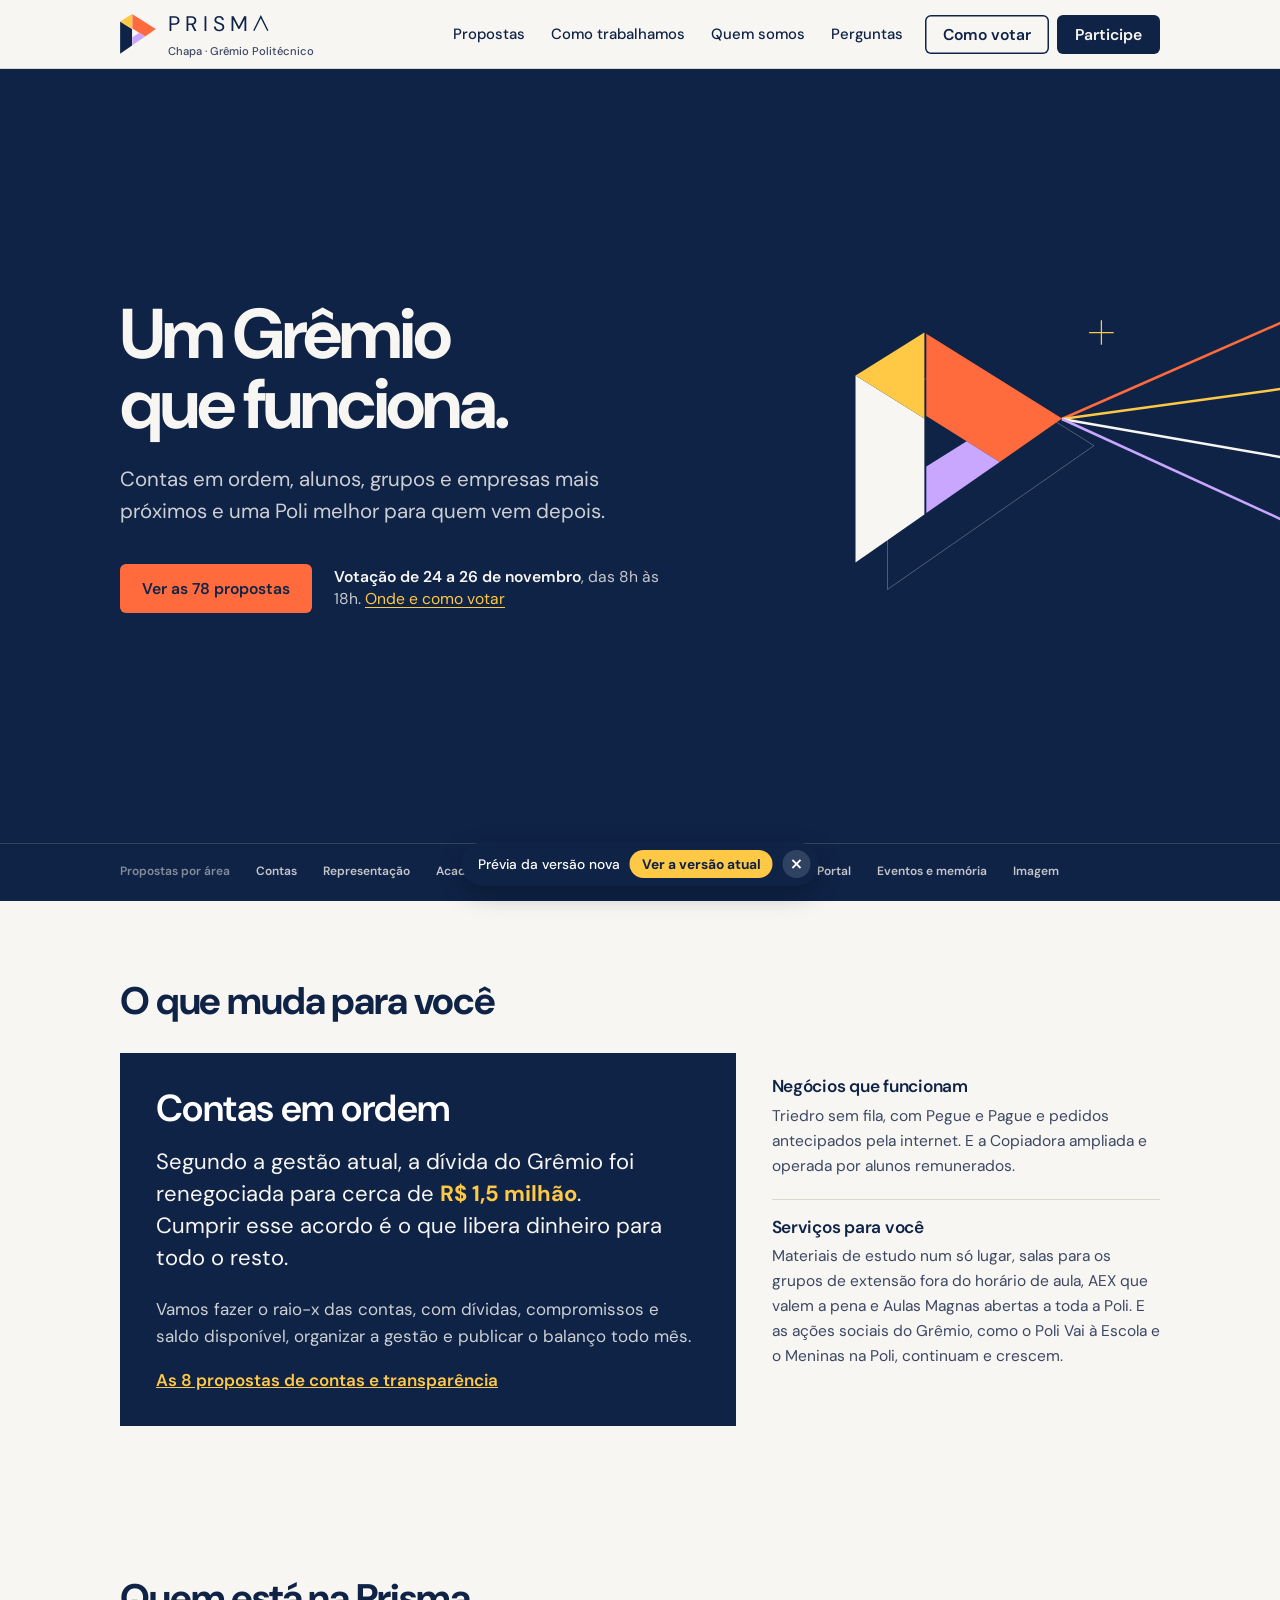
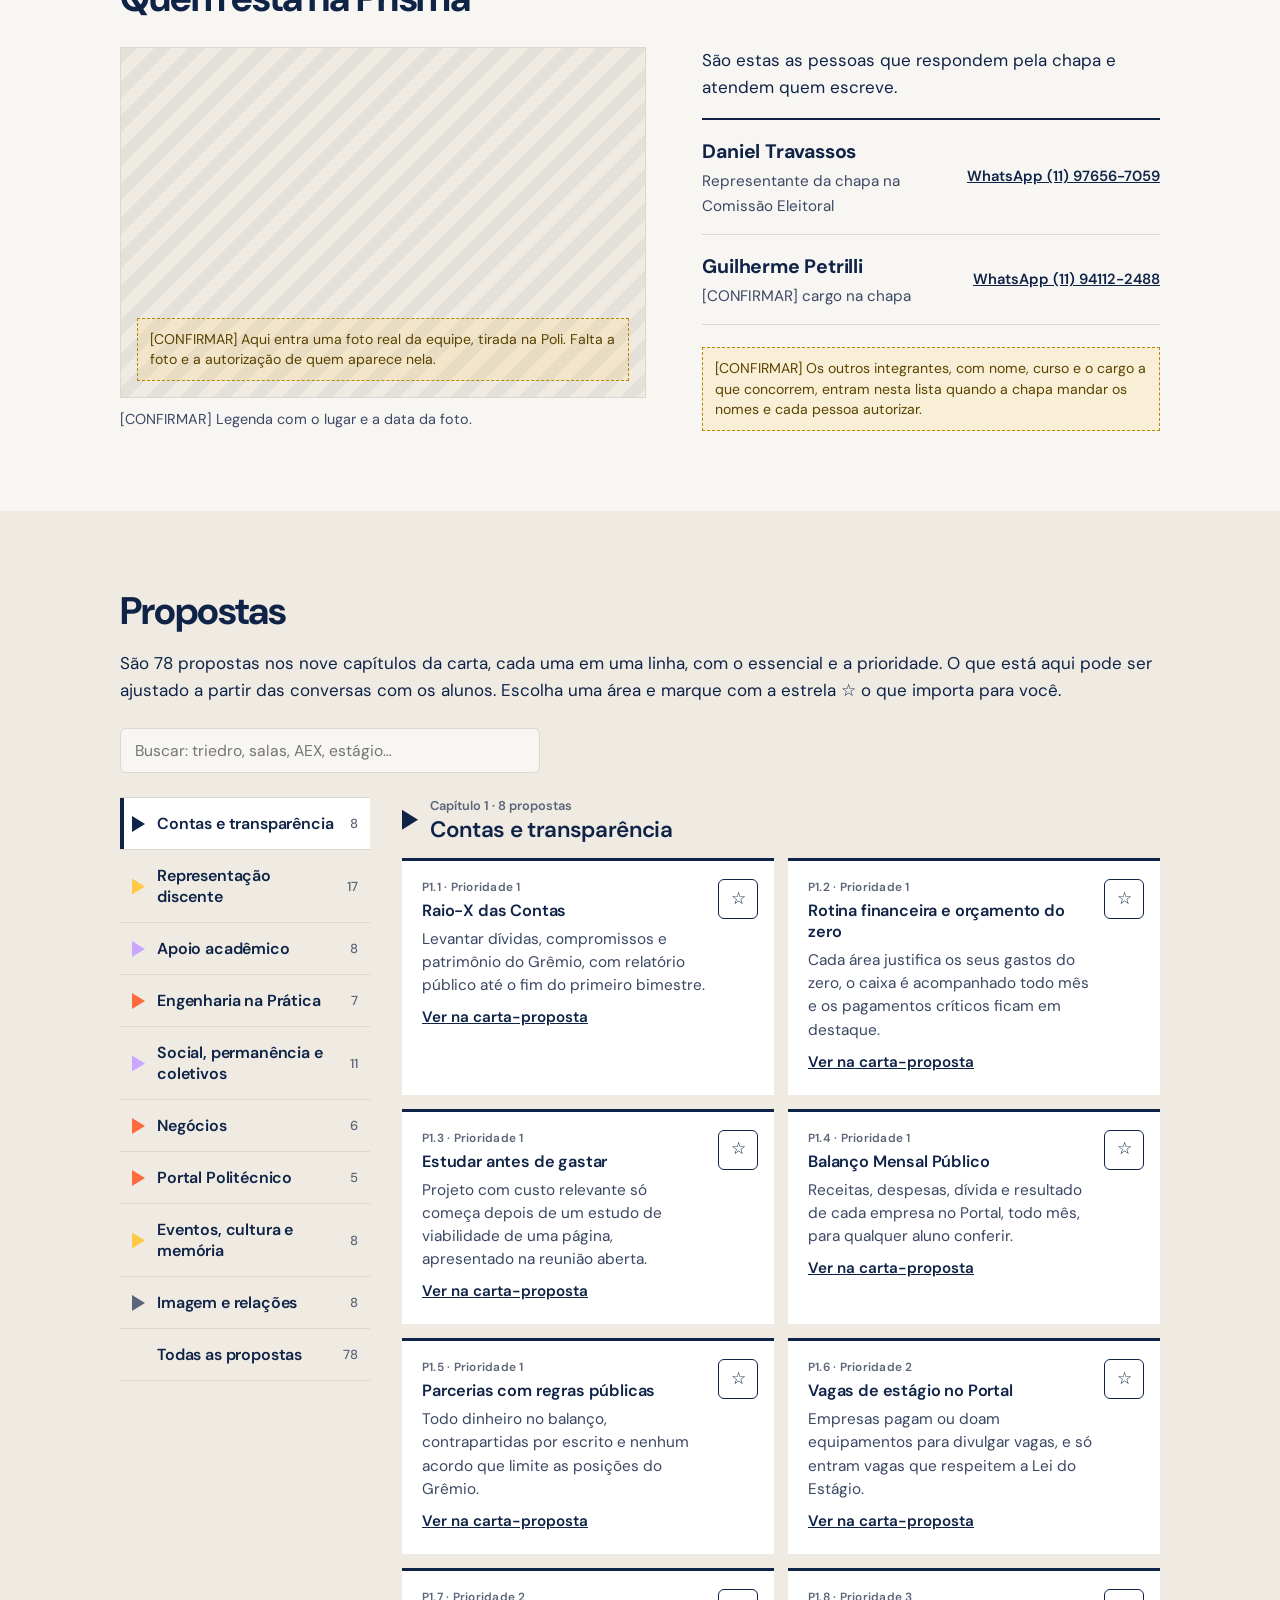
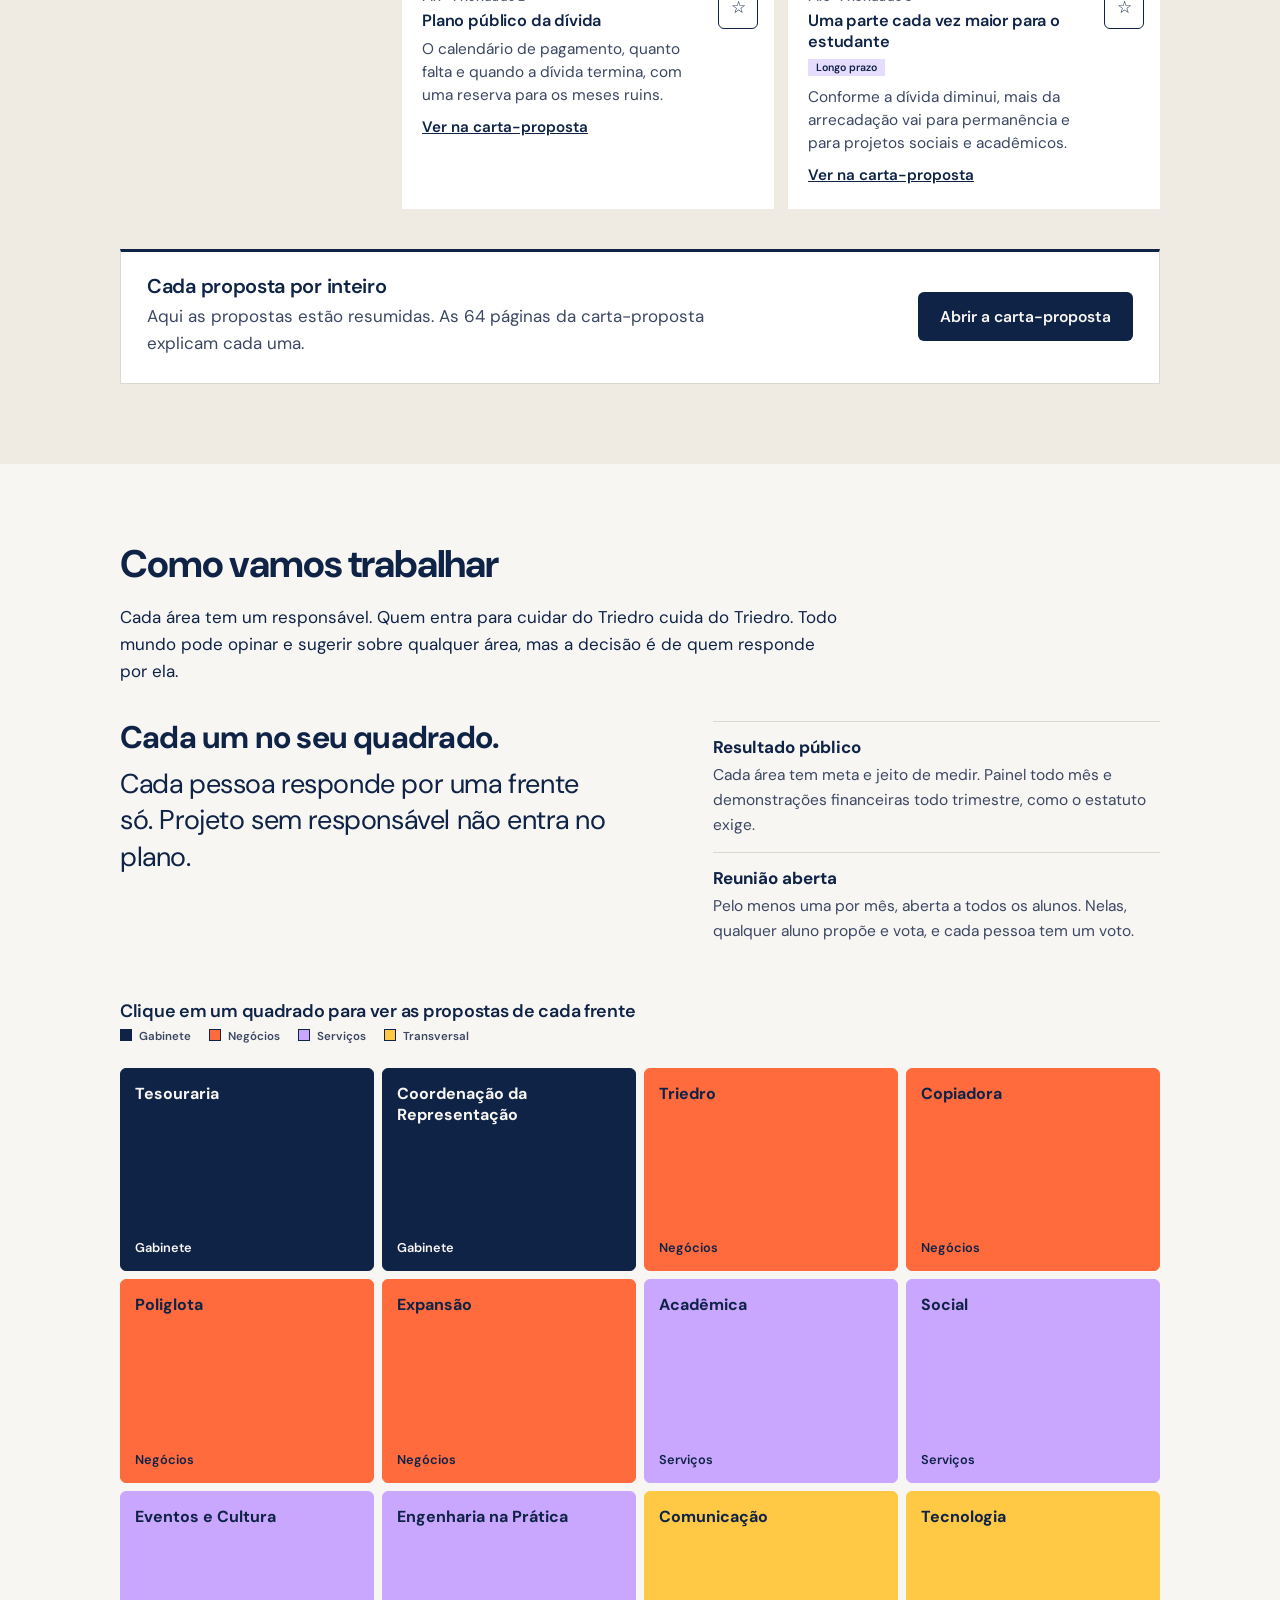
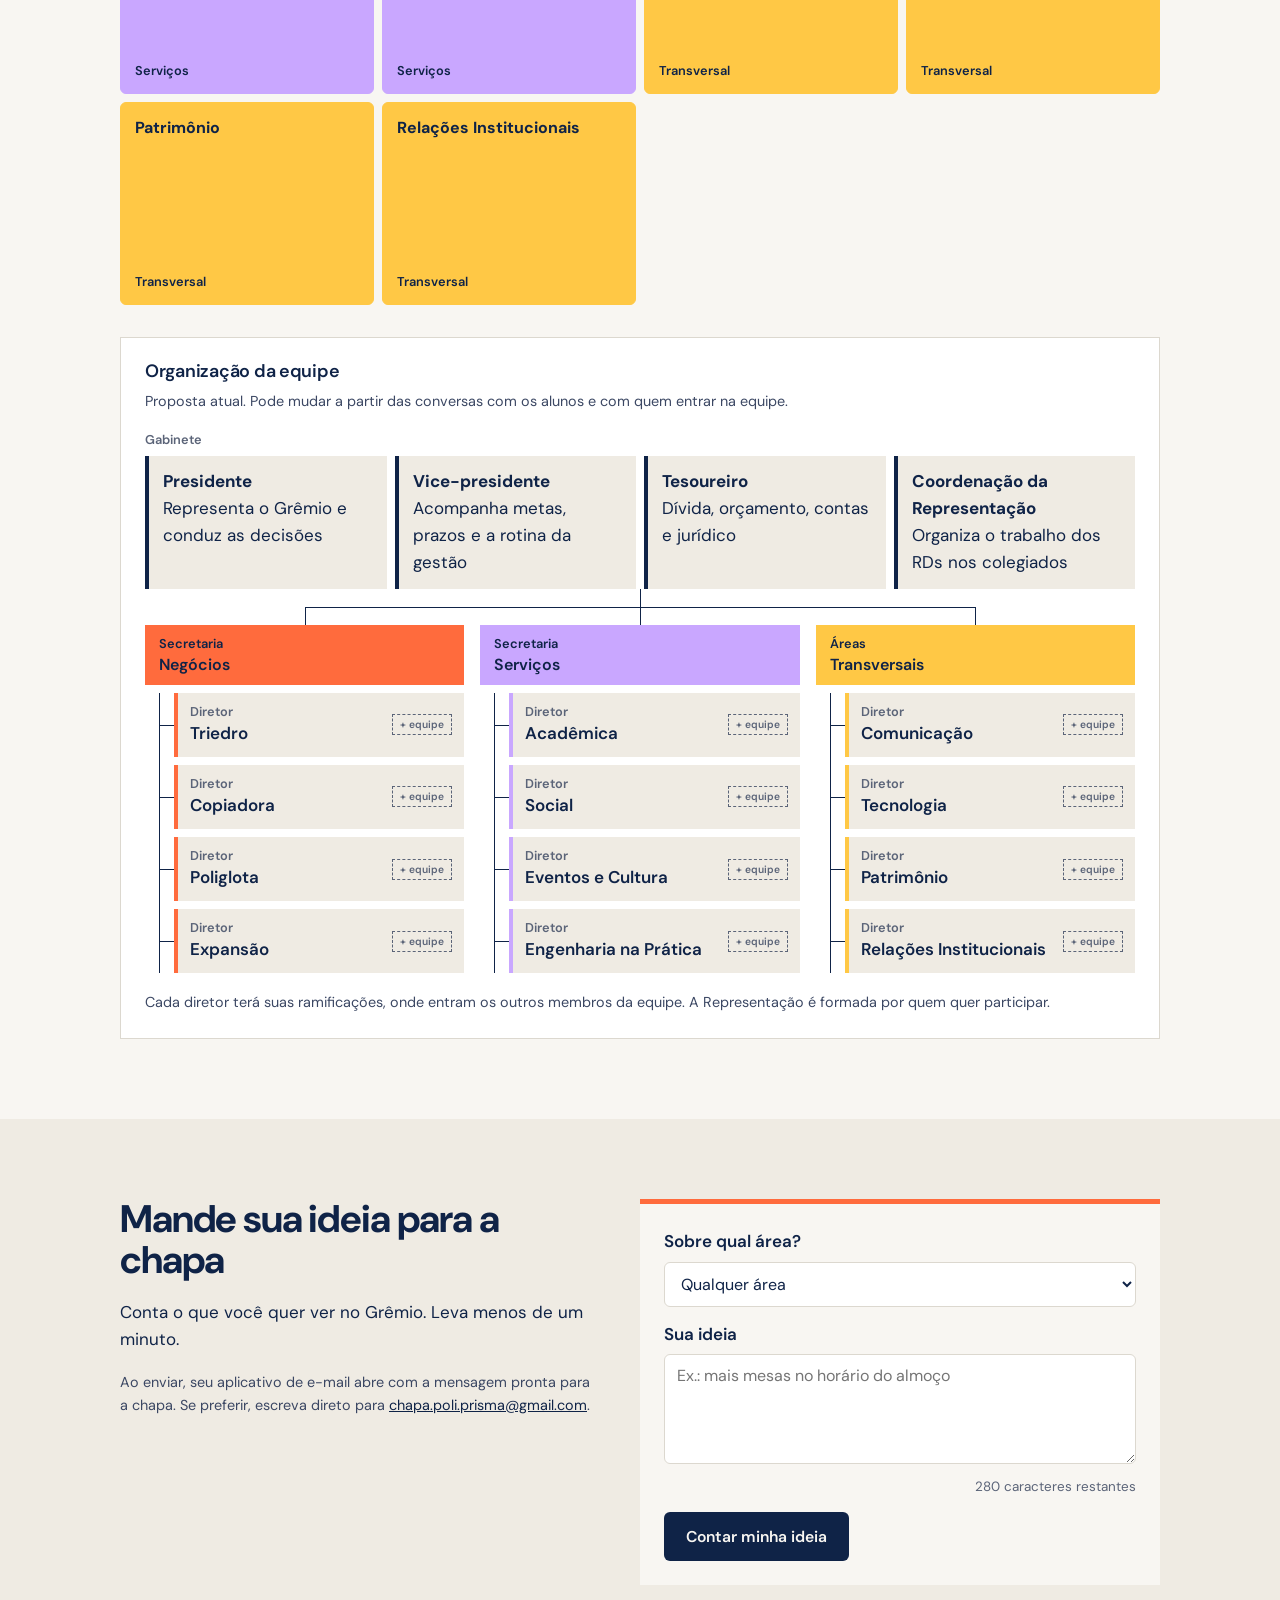
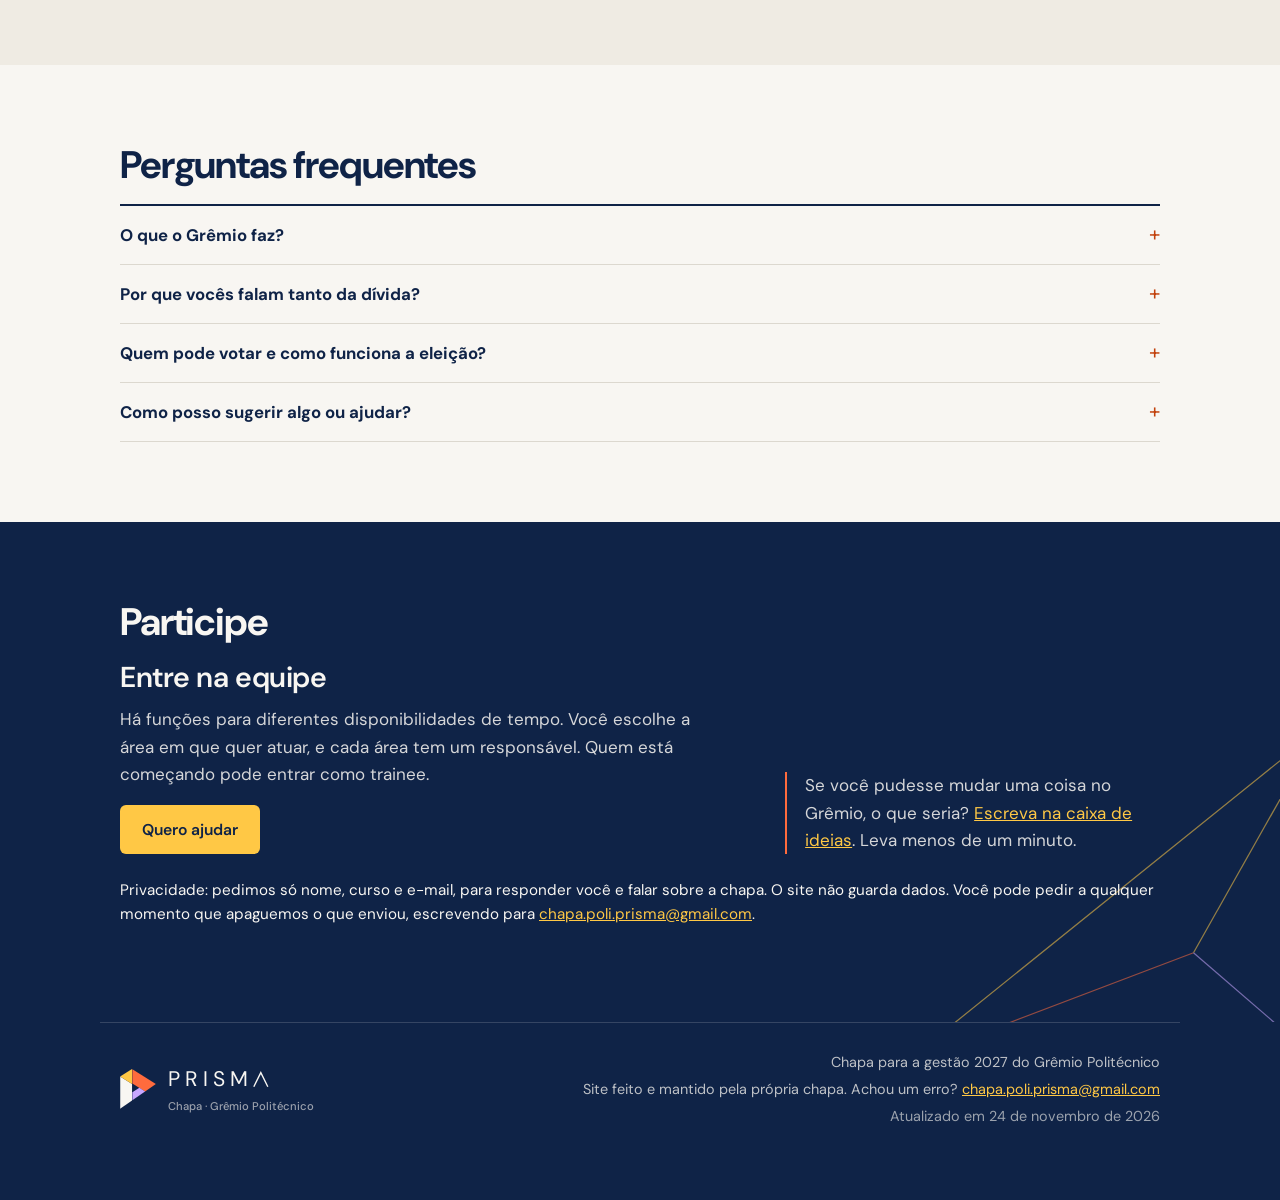
==== commit f756ef02: "Prévia /novo/: versão com menos cara de IA (quem está na chapa, topo sem o texto subindo e sem o pon" ====
--- a/novo/index.html
+++ b/novo/index.html
@@ -134,7 +134,7 @@
 #propostas{background:var(--paper2)}
 .tools{margin:24px 0}
 .search{width:100%;max-width:420px;padding:11px 14px;border-radius:var(--r);border:1.5px solid var(--line);font:400 .98rem var(--fb);background:var(--paper);color:var(--navy)}
-[data-a=imagem]{--c:var(--ink3)} [data-a=contas]{--c:var(--navy)} [data-a=negocios]{--c:var(--orange)} [data-a=servicos]{--c:var(--lilac)} [data-a=apoio]{--c:var(--yellow)} [data-a=memoria]{--c:var(--orange-d)}
+[data-a=rds]{--c:var(--yellow)} [data-a=academico]{--c:var(--lilac)} [data-a=engenharia]{--c:var(--orange)} [data-a=social]{--c:var(--lilac)} [data-a=portal]{--c:var(--orange)} [data-a=eventos]{--c:var(--yellow)} [data-a=imagem]{--c:var(--ink3)} [data-a=contas]{--c:var(--navy)} [data-a=negocios]{--c:var(--orange)} [data-a=servicos]{--c:var(--lilac)} [data-a=apoio]{--c:var(--yellow)} [data-a=memoria]{--c:var(--orange-d)}
 .tri{flex:none;width:13px;height:16px;background:var(--c,var(--navy));clip-path:polygon(0 0,100% 50%,0 100%)}
 .pview{display:grid;grid-template-columns:250px minmax(0,1fr);gap:32px;align-items:start}
 .ptabs{position:sticky;top:88px;display:flex;flex-direction:column;border-top:1px solid var(--line)}
@@ -154,6 +154,7 @@
 .props mark{background:#FBE3A8;color:inherit;padding:0 1px}
 .props li{display:flex;gap:12px;align-items:flex-start;padding:18px 16px 20px 20px;background:#fff;border-top:3px solid var(--c)}
 .props li>div{flex:1;min-width:0}
+.props .pm{display:block;margin-bottom:5px;font:600 .74rem var(--fb);letter-spacing:.02em;color:var(--ink3)}
 .props b{display:block;font:600 1.02rem/1.3 var(--fh);letter-spacing:-.01em}
 .props p{margin:7px 0 0;color:var(--ink2);font-size:.96rem;line-height:1.5}
 .plink{display:inline-block;margin-top:8px;font-weight:600;font-size:.95rem}
@@ -190,13 +191,13 @@
 .sq{display:grid;grid-template-columns:repeat(4,1fr);gap:8px;margin:24px 0}
 @media(max-width:820px){.sq{grid-template-columns:repeat(2,1fr)}}
 .sq a,.sq div{aspect-ratio:1.25;border-radius:var(--r);padding:14px;display:flex;flex-direction:column;justify-content:space-between;text-decoration:none;color:var(--navy);font:700 1rem var(--fh);background:#fff;border:1.5px solid var(--navy);transition:transform .15s,box-shadow .15s}
-.sq .n{background:var(--orange);border-color:var(--orange)} .sq .s{background:var(--lilac);border-color:var(--lilac)} .sq .a{background:var(--yellow);border-color:var(--yellow)}
+.sq .g{background:var(--navy);border-color:var(--navy);color:var(--ink-neg)} .sq .g:hover{color:var(--ink-neg)} .sq .n{background:var(--orange);border-color:var(--orange)} .sq .s{background:var(--lilac);border-color:var(--lilac)} .sq .a{background:var(--yellow);border-color:var(--yellow)}
 .sq small{font:500 .66rem var(--fm);letter-spacing:.14em;text-transform:uppercase}
 .sq a:hover{transform:translate(-3px,-3px);box-shadow:3px 3px 0 var(--navy);color:var(--navy)}
 .leg{display:flex;gap:18px;flex-wrap:wrap;font:500 .72rem var(--fm);letter-spacing:.12em;text-transform:uppercase;margin-bottom:8px;color:var(--ink2)}
 .leg i{display:inline-block;width:12px;height:12px;border:1px solid var(--navy);margin-right:7px;vertical-align:-1px}
 .org{background:#fff;border:1px solid var(--line);padding:24px;margin-top:32px;position:relative}
-.top3{display:grid;grid-template-columns:repeat(3,1fr);gap:8px}
+.top3{display:grid;grid-template-columns:repeat(4,1fr);gap:8px}
 @media(max-width:820px){.top3{grid-template-columns:1fr}}
 .top3 div{background:var(--paper2);border-left:4px solid var(--navy);padding:12px 14px}
 .top3 b{display:block;font-family:var(--fh);font-weight:700}
@@ -367,11 +368,14 @@
 .pill{position:fixed;right:12px;bottom:12px;z-index:30;background:var(--orange);color:var(--navy);padding:10px 16px;font:500 .8rem var(--fm);letter-spacing:.04em;text-decoration:none;box-shadow:0 4px 16px rgba(15,31,61,.25);display:none}
 </style>
 <script data-goatcounter="https://prisma-poli.goatcounter.com/count" async src="https://gc.zgo.at/count.js"></script>
+<!-- tema feixe -->
 <link href="https://fonts.googleapis.com/css2?family=DM+Sans:opsz,wght@9..40,400;9..40,500;9..40,600;9..40,700&display=swap" rel="stylesheet">
 <link rel="stylesheet" href="tema-feixe.css">
+<link rel="stylesheet" href="tema-gente.css">
 <script>if(!matchMedia("(prefers-reduced-motion: reduce)").matches){document.documentElement.classList.add("feixe-espera");setTimeout(function(){document.documentElement.classList.remove("feixe-espera")},3000)}</script>
 <script src="https://cdnjs.cloudflare.com/ajax/libs/gsap/3.12.5/gsap.min.js" defer></script>
-<script src="tema-feixe.js" defer></script>
+<script src="tema-gente.js" defer></script>
+<!-- /tema feixe -->
 </head>
 <body>
 <!-- Símbolo Prisma: um P em facetas que apontam para a mesma direção -->
@@ -392,7 +396,7 @@
   </a>
   <button class="menu" aria-expanded="false" aria-controls="nav">Menu</button>
   <nav id="nav">
-    <a href="#propostas">Propostas</a><a href="#como">Como trabalhamos</a><a href="#ideias">Ideias</a><a href="#faq">Perguntas</a>
+    <a href="#propostas">Propostas</a><a href="#como">Como trabalhamos</a><a href="#quem">Quem somos</a><a href="#faq">Perguntas</a>
     <button class="btn ghost" id="voteBtn" type="button" aria-haspopup="dialog">Como votar</button>
     <a class="btn" href="#participe">Participe</a>
   </nav>
@@ -402,31 +406,52 @@
 <section class="hero" id="inicio">
   <div class="wrap hero-in">
     <div class="hero-txt">
-      <span class="eyebrow">Chapa · Grêmio Politécnico</span>
       <h1>Um Grêmio <span class="hl">que funciona.</span></h1>
       <p class="lead">Contas em ordem, alunos, grupos e empresas mais próximos e uma Poli melhor para quem vem&nbsp;depois.</p>
-      <div class="cta"><a class="btn orange" href="#propostas">Ver as propostas</a><a class="btn ghost" href="#ideias">Contar minha ideia</a></div>
+      <div class="cta"><a class="btn orange" href="#propostas">Ver as 78 propostas</a><p class="quando"><b>Votação de 24 a 26 de novembro</b>, das 8h às 18h. <button class="lk" id="voteHero" type="button" aria-haspopup="dialog">Onde e como votar</button></p></div>
     </div>
     <svg class="mark" viewBox="-12 -12 122 124" aria-hidden="true"><polygon class="echo" points="13,28.5 41,11 97,46 13,104.5"/><path class="tick" d="M100 -5v10M95 0h10"/><polygon fill="#F8F5F0" points="0,17.5 28,35 28,74 0,93.5"/><polygon class="f-y" fill="#F4BE5A" points="0,17.5 28,0 28,35"/><polygon class="f-o" fill="#EC7042" points="28.8,.5 84,35 58.65,52.66 28.8,34"/><polygon class="f-l" fill="#B292F5" points="28.8,54.5 45.2,44.25 58.65,52.66 28.8,73.44"/></svg>
   </div>
-  <div class="hero-foot mono" role="navigation" aria-label="Propostas por área"><div class="wrap"><span>Propostas por área</span><a href="#p-contas">Contas</a><a href="#p-negocios">Negócios</a><a href="#p-servicos">Serviços</a><a href="#p-apoio">Apoio</a><a href="#p-memoria">Eventos e memória</a><a href="#p-imagem">Imagem</a></div></div>
+  <div class="hero-foot mono" role="navigation" aria-label="Propostas por área"><div class="wrap"><span>Propostas por área</span><a href="#p-contas">Contas</a><a href="#p-rds">Representação</a><a href="#p-academico">Acadêmico</a><a href="#p-engenharia">Engenharia na Prática</a><a href="#p-social">Social</a><a href="#p-negocios">Negócios</a><a href="#p-portal">Portal</a><a href="#p-eventos">Eventos e memória</a><a href="#p-imagem">Imagem</a></div></div>
 </section>
 
 <section id="muda">
   <div class="wrap">
     <h2>O que muda para você</h2>
-    <div class="three">
-      <div class="pillar"><h3>Contas em ordem</h3><p>Segundo a gestão atual, a dívida do Grêmio foi renegociada para cerca de R$ 1,5 milhão. Vamos fazer o raio-x das contas, com dívidas, compromissos e saldo disponível, organizar a gestão e publicar o balanço todo mês.</p></div>
-      <div class="pillar"><h3>Negócios que funcionam</h3><p>Triedro sem fila, com Pegue e Pague e pedidos antecipados pela internet. E a Copiadora ampliada e operada por alunos remunerados.</p></div>
+    <div class="muda">
+      <div class="muda-contas"><h3>Contas em ordem</h3><p class="forte">Segundo a gestão atual, a dívida do Grêmio foi renegociada para cerca de <b>R$ 1,5 milhão</b>. Cumprir esse acordo é o que libera dinheiro para todo o resto.</p><p>Vamos fazer o raio-x das contas, com dívidas, compromissos e saldo disponível, organizar a gestão e publicar o balanço todo mês.</p><a href="#p-contas">As 8 propostas de contas e transparência</a></div>
+      <div class="muda-resto">
+      <div><h3>Negócios que funcionam</h3><p>Triedro sem fila, com Pegue e Pague e pedidos antecipados pela internet. E a Copiadora ampliada e operada por alunos remunerados.</p></div>
       <div class="pillar"><h3>Serviços para você</h3><p>Materiais de estudo num só lugar, salas para os grupos de extensão fora do horário de aula, AEX que valem a pena e Aulas Magnas abertas a toda a Poli. E as ações sociais do Grêmio, como o Poli Vai à Escola e o Meninas na Poli, continuam e crescem.</p></div>
+      </div>
     </div>
   </div>
 </section>
 
+<section id="quem">
+  <div class="wrap">
+    <h2>Quem está na Prisma</h2>
+    <div class="quem">
+      <figure class="quem-foto">
+        <div class="moldura"><span class="confirmar">[CONFIRMAR] Aqui entra uma foto real da equipe, tirada na Poli. Falta a foto e a autorização de quem aparece nela.</span></div>
+        <figcaption>[CONFIRMAR] Legenda com o lugar e a data da foto.</figcaption>
+      </figure>
+      <div class="quem-txt">
+        <p>São estas as pessoas que respondem pela chapa e atendem quem escreve.</p>
+        <ul class="pessoas">
+          <li><b>Daniel Travassos</b><span>Representante da chapa na Comissão Eleitoral</span><a href="https://wa.me/5511976567059?text=Oi!%20Vi%20o%20site%20da%20Prisma." target="_blank" rel="noopener">WhatsApp (11) 97656-7059</a></li>
+          <li><b>Guilherme Petrilli</b><span>[CONFIRMAR] cargo na chapa</span><a href="https://wa.me/5511941122488?text=Oi!%20Vi%20o%20site%20da%20Prisma." target="_blank" rel="noopener">WhatsApp (11) 94112-2488</a></li>
+        </ul>
+        <p class="confirmar">[CONFIRMAR] Os outros integrantes, com nome, curso e o cargo a que concorrem, entram nesta lista quando a chapa mandar os nomes e cada pessoa autorizar.</p>
+      </div>
+    </div>
+  </div>
+</section>
+
 <section id="propostas">
   <div class="wrap">
     <h2>Propostas</h2>
-    <p>São <span id="np">36</span> propostas em seis áreas, cada uma em uma linha, com o essencial. O que está aqui pode ser ajustado a partir das conversas com os alunos. Escolha uma área e marque com a estrela <b>☆</b> o que importa para você.</p>
+    <p>São <span id="np">78</span> propostas nos nove capítulos da carta, cada uma em uma linha, com o essencial e a prioridade. O que está aqui pode ser ajustado a partir das conversas com os alunos. Escolha uma área e marque com a estrela <b>☆</b> o que importa para você.</p>
     <div class="tools">
       <label class="sr" for="q">Buscar nas propostas</label>
       <input id="q" class="search" type="search" placeholder="Buscar: triedro, salas, AEX, estágio…">
@@ -441,7 +466,7 @@
     </div>
     <!-- a chamada só aparece quando existir o PDF da carta-proposta (CARTA.url) -->
     <div class="carta" id="cartaCta" hidden>
-      <div><h3>Quer ver os detalhes?</h3><p>Aqui as propostas estão resumidas. A carta-proposta explica cada uma por inteiro.</p></div>
+      <div><h3>Cada proposta por inteiro</h3><p>Aqui as propostas estão resumidas. As 64 páginas da carta-proposta explicam cada uma.</p></div>
       <a class="btn" id="cartaBtn" href="#carta">Abrir a carta-proposta</a>
     </div>
   </div>
@@ -451,13 +476,15 @@
   <div class="wrap">
     <h2>Como vamos trabalhar</h2>
     <p style="max-width:60ch">Cada área tem um responsável. Quem entra para cuidar do Triedro cuida do Triedro. Todo mundo pode opinar e sugerir sobre qualquer área, mas a decisão é de quem responde por ela.</p>
-    <div class="rules">
-      <div><h3>Cada um no seu quadrado</h3><p>Cada pessoa responde por uma frente só. Projeto sem responsável não entra no plano.</p></div>
-      <div><h3>Resultado público</h3><p>Cada área tem meta e jeito de medir. Painel todo mês e demonstrações financeiras todo trimestre, como o estatuto exige.</p></div>
-      <div><h3>Reunião aberta</h3><p>Pelo menos uma por mês, aberta a todos os alunos. Nelas, qualquer aluno propõe e vota, e cada pessoa tem um voto.</p></div>
+    <div class="regras">
+      <p class="regra-mae"><b>Cada um no seu quadrado.</b>Cada pessoa responde por uma frente só. Projeto sem responsável não entra no plano.</p>
+      <dl>
+        <div><dt>Resultado público</dt><dd>Cada área tem meta e jeito de medir. Painel todo mês e demonstrações financeiras todo trimestre, como o estatuto exige.</dd></div>
+        <div><dt>Reunião aberta</dt><dd>Pelo menos uma por mês, aberta a todos os alunos. Nelas, qualquer aluno propõe e vota, e cada pessoa tem um voto.</dd></div>
+      </dl>
     </div>
     <h3>Clique em um quadrado para ver as propostas de cada frente</h3>
-    <div class="leg"><span><i style="background:var(--orange)"></i>Negócios</span><span><i style="background:var(--lilac)"></i>Serviços</span><span><i style="background:var(--yellow)"></i>Apoio</span></div>
+    <div class="leg"><span><i style="background:var(--navy)"></i>Gabinete</span><span><i style="background:var(--orange)"></i>Negócios</span><span><i style="background:var(--lilac)"></i>Serviços</span><span><i style="background:var(--yellow)"></i>Transversal</span></div>
     <div class="sq" id="sq"></div>
     <div class="org">
       <h3>Organização da equipe</h3>
@@ -467,6 +494,7 @@
         <div><b>Presidente</b>Representa o Grêmio e conduz as decisões</div>
         <div><b>Vice-presidente</b>Acompanha metas, prazos e a rotina da gestão</div>
         <div><b>Tesoureiro</b>Dívida, orçamento, contas e jurídico</div>
+        <div><b>Coordenação da Representação</b>Organiza o trabalho dos RDs nos colegiados</div>
       </div>
       <div class="secs">
         <div class="sec n"><h4><small>Secretaria</small>Negócios</h4><ul>
@@ -479,8 +507,9 @@
           <li><span><small>Diretor</small><b>Acadêmica</b></span><i>+ equipe</i></li>
           <li><span><small>Diretor</small><b>Social</b></span><i>+ equipe</i></li>
           <li><span><small>Diretor</small><b>Eventos e Cultura</b></span><i>+ equipe</i></li>
+          <li><span><small>Diretor</small><b>Engenharia na Prática</b></span><i>+ equipe</i></li>
         </ul></div>
-        <div class="sec a"><h4><small>Secretaria</small>Transversal</h4><ul>
+        <div class="sec a"><h4><small>Áreas</small>Transversais</h4><ul>
           <li><span><small>Diretor</small><b>Comunicação</b></span><i>+ equipe</i></li>
           <li><span><small>Diretor</small><b>Tecnologia</b></span><i>+ equipe</i></li>
           <li><span><small>Diretor</small><b>Patrimônio</b></span><i>+ equipe</i></li>
@@ -496,7 +525,7 @@
   <div class="wrap">
     <div class="ideas">
       <div>
-        <h2>Tem uma ideia?</h2>
+        <h2>Mande sua ideia para a chapa</h2>
         <p>Conta o que você quer ver no Grêmio. Leva menos de um minuto.</p>
         <p class="hint">Ao enviar, seu aplicativo de e-mail abre com a mensagem pronta para a chapa. Se preferir, escreva direto para <a href="mailto:chapa.poli.prisma@gmail.com">chapa.poli.prisma@gmail.com</a>.</p>
       </div>
@@ -525,16 +554,16 @@
   <svg class="facets lines" viewBox="0 0 400 300" aria-hidden="true"><polygon stroke="#F4BE5A" points="40,300 400,10 400,300"/><line stroke="#EC7042" x1="40" y1="300" x2="290" y2="205"/><line stroke="#F4BE5A" x1="400" y1="10" x2="290" y2="205"/><line stroke="#B292F5" x1="400" y1="300" x2="290" y2="205"/></svg>
   <div class="wrap">
     <h2>Participe</h2>
-    <div class="two">
-      <div><h3>Conte sua ideia</h3><p>O que você muda no Grêmio se puder mudar uma coisa?</p><a class="btn orange" href="#ideias">Contar minha ideia</a></div>
-      <div><h3>Quer ajudar?</h3><p>Há funções para diferentes disponibilidades de tempo. Você escolhe a área em que quer atuar, e cada área tem um responsável. Quem está começando pode entrar como trainee.</p><button class="btn alt" id="help" type="button" aria-haspopup="dialog">Quero ajudar</button></div>
+    <div class="part">
+      <div class="part-ajuda"><h3>Entre na equipe</h3><p>Há funções para diferentes disponibilidades de tempo. Você escolhe a área em que quer atuar, e cada área tem um responsável. Quem está começando pode entrar como trainee.</p><button class="btn alt" id="help" type="button" aria-haspopup="dialog">Quero ajudar</button></div>
+      <p class="part-ideia">Se você pudesse mudar uma coisa no Grêmio, o que seria? <a href="#ideias">Escreva na caixa de ideias</a>. Leva menos de um minuto.</p>
     </div>
     <p style="margin-top:24px;font-size:.95rem">Privacidade: pedimos só nome, curso e e-mail, para responder você e falar sobre a chapa. O site não guarda dados. Você pode pedir a qualquer momento que apaguemos o que enviou, escrevendo para <a href="mailto:chapa.poli.prisma@gmail.com">chapa.poli.prisma@gmail.com</a>.</p>
   </div>
 </section>
 </main>
 
-<footer><div class="wrap"><a class="brand" href="#inicio" aria-label="Prisma, chapa do Grêmio Politécnico, voltar ao início"><svg class="logo" width="36" height="40" viewBox="0 0 84 94" aria-hidden="true"><use href="#sym"/></svg><span><span class="name">PRISM<svg class="lam" viewBox="0 0 20 19" aria-hidden="true"><path d="M1 19 10 .8 19 19" fill="none" stroke="currentColor" stroke-width="1.75"/></svg></span><span class="sub">Chapa · Grêmio Politécnico</span></span></a><div class="foot-meta"><span>Chapa para a gestão 2027 do Grêmio Politécnico</span></div></div></footer>
+<footer><div class="wrap"><a class="brand" href="#inicio" aria-label="Prisma, chapa do Grêmio Politécnico, voltar ao início"><svg class="logo" width="36" height="40" viewBox="0 0 84 94" aria-hidden="true"><use href="#sym"/></svg><span><span class="name">PRISM<svg class="lam" viewBox="0 0 20 19" aria-hidden="true"><path d="M1 19 10 .8 19 19" fill="none" stroke="currentColor" stroke-width="1.75"/></svg></span><span class="sub">Chapa · Grêmio Politécnico</span></span></a><div class="foot-meta"><span>Chapa para a gestão 2027 do Grêmio Politécnico</span><span>Site feito e mantido pela própria chapa. Achou um erro? <a href="mailto:chapa.poli.prisma@gmail.com">chapa.poli.prisma@gmail.com</a></span><span class="atual">Atualizado em 24 de novembro de 2026</span></div></div></footer>
 
 <a class="pill" id="pill" href="#ideias"></a>
 <!-- Pop-up "Como votar": regras do Regimento (CE.GOV.01). A votação de 10 a 12/11 foi anulada; datas, locais,
@@ -585,101 +614,232 @@
 //    O site localiza cada título sozinho no texto do PDF (o trecho de letra maior que casa com `busca`), então
 //    mudar a paginação não quebra nada: só se mexe aqui quando um título muda, entra ou sai.
 //    Ao trocar o PDF por uma versão nova, aumente o número em ?v= para ninguém ver a versão antiga guardada pelo navegador.
+//    Tópicos com o:1 não aparecem no índice: são as propostas (P1.1, P1.2…), destino das caixas; s = a seção do índice que fica marcada.
 // 2) P: campo c:"id-do-tópico" em cada proposta (ou na área, valendo para todas as dela).
 // 3) SQ (mais abaixo): cada quadrado das frentes → área e títulos das propostas que tratam dela.
 // O console do navegador (F12) avisa quando um título, tópico ou proposta citado nesses mapas não é encontrado.
-const CARTA={url:"../carta-proposta.pdf?v=5",topicos:[
-{id:"contas",n:"1",t:"Contas e transparência"},
-{id:"contas-raiox",n:"1.1",t:"Raio-X das Contas"},
-{id:"contas-orcamento",n:"1.2",t:"Orçamento do zero e estudar antes de gastar"},
-{id:"contas-abertas",n:"1.3",t:"Contas abertas"},
-{id:"contas-parcerias",n:"1.4",t:"Parcerias com regras públicas"},
-{id:"contas-destino",n:"1.5",t:"Para onde vai o dinheiro"},
-{id:"rds",n:"2",t:"Representação discente"},
-{id:"rds-colegiados",n:"2.1",t:"RDs em 7 colegiados"},
-{id:"rds-organizacao",n:"2.2",t:"Organização e formação"},
-{id:"rds-consulta",n:"2.3",t:"Consulta antes do voto"},
-{id:"rds-memoria",n:"2.4",t:"Memória da Representação"},
-{id:"rds-contas",n:"2.5",t:"Prestação de contas"},
-{id:"rds-participacao",n:"2.6",t:"Permanência, pós e instâncias de participação"},
-{id:"academico",n:"3",t:"Apoio acadêmico"},
-{id:"fuja",n:"3.1",t:"Fuja do Nabo"},
-{id:"estudos",n:"3.2",t:"Estudos num só lugar"},
-{id:"precalculo",n:"3.3",t:"Pré-cálculo"},
-{id:"manuais",n:"3.4",t:"Manuais e FAQ"},
-{id:"poliverso",n:"3.5",t:"Poliverso e Politique"},
-{id:"engenharia",n:"4",t:"Engenharia na Prática"},
-{id:"ep-programa",n:"4.1",t:"O programa"},
-{id:"ep-projetos",n:"4.2",t:"Projetos do primeiro ano"},
-{id:"ep-parcerias",n:"4.3",t:"Orientação, parcerias e AEX"},
-{id:"social",n:"5",t:"Social, permanência e coletivos"},
-{id:"acoes-sociais",n:"5.1",t:"Ações sociais mantidas e ampliadas"},
-{id:"cco",n:"5.2",t:"Comissão Contra Opressão estruturada"},
-{id:"permanencia",n:"5.3",t:"Permanência no dia a dia"},
-{id:"escritorio",n:"5.4",t:"Escritório Piloto"},
-{id:"negocios",n:"6",t:"Negócios"},
-{id:"triedro",n:"6.1",t:"Triedro com menos fila"},
-{id:"triedro-ferias",n:"6.2",t:"Triedro o ano inteiro"},
-{id:"copiadora",n:"6.3",t:"Copiadora e Poliglota"},
-{id:"empresas",n:"6.4",t:"Cada empresa com responsável e resultado público"},
-{id:"portal",n:"7",t:"Portal Politécnico"},
-{id:"portal-hoje",n:"7.1",t:"O que já funciona"},
-{id:"portal-gestao",n:"7.2",t:"O que vem com a gestão"},
-{id:"eventos",n:"8",t:"Eventos, cultura e memória"},
-{id:"festas",n:"8.1",t:"Recepção e festas"},
-{id:"integra",n:"8.2",t:"IntegraPoli, SAPO e grupos culturais"},
-{id:"jornal",n:"8.3",t:"Jornal e memória"},
-{id:"imagem",n:"9",t:"Imagem e relações"},
-{id:"imagem-alunos",n:"9.1",t:"Alunos e entidades"},
-{id:"imagem-empresas",n:"9.2",t:"Empresas e Escola, com liberdade de crítica"},
-{id:"movimento",n:"9.3",t:"Movimento estudantil e financiamento da USP"},
-{id:"cultura",n:"9.4",t:"Cultura interna e trabalhadores"},
-{id:"primeiro-ano",n:"",t:"O primeiro ano"},
-{id:"nota-final",n:"",t:"Nota final"}
+const CARTA={url:"../carta-proposta.pdf?v=7",topicos:[
+{"id":"manifesto","n":"","t":"Manifesto","busca":"Lembra do dia em que você entrou na Poli"},
+{"id":"missao","n":"","t":"Missão, visão e valores"},
+{"id":"gremio-hoje","n":"","t":"O Grêmio hoje"},
+{"id":"como-trabalhar","n":"","t":"Como vamos trabalhar"},
+{"id":"prioridades","n":"","t":"O que vem primeiro"},
+{"id":"ja-fizemos","n":"","t":"O que já fizemos"},
+{"id":"contas","n":"1","t":"Contas e transparência"},
+{"id":"contas-1","n":"1.1","t":"Raio-X e rotina financeira","busca":"1.1 Raio-X e rotina financeira"},
+{"id":"p1-1","n":"P1.1","t":"Raio-X das Contas","busca":"P1.1 Raio-X das Contas","o":1,"s":"contas-1"},
+{"id":"p1-2","n":"P1.2","t":"Rotina financeira e orçamento do zero","busca":"P1.2 Rotina financeira e orçamento do zero","o":1,"s":"contas-1"},
+{"id":"p1-3","n":"P1.3","t":"Estudar antes de gastar","busca":"P1.3 Estudar antes de gastar","o":1,"s":"contas-1"},
+{"id":"contas-2","n":"1.2","t":"Contas abertas","busca":"1.2 Contas abertas"},
+{"id":"p1-4","n":"P1.4","t":"Balanço Mensal Público","busca":"P1.4 Balanço Mensal Público","o":1,"s":"contas-2"},
+{"id":"contas-3","n":"1.3","t":"Arrecadação e parcerias","busca":"1.3 Arrecadação e parcerias"},
+{"id":"p1-5","n":"P1.5","t":"Parcerias com regras públicas","busca":"P1.5 Parcerias com regras públicas","o":1,"s":"contas-3"},
+{"id":"p1-6","n":"P1.6","t":"Vagas de estágio no Portal","busca":"P1.6 Vagas de estágio no Portal","o":1,"s":"contas-3"},
+{"id":"contas-4","n":"1.4","t":"Para onde vai o dinheiro","busca":"1.4 Para onde vai o dinheiro"},
+{"id":"p1-7","n":"P1.7","t":"Plano público da dívida","busca":"P1.7 Plano público da dívida","o":1,"s":"contas-4"},
+{"id":"p1-8","n":"P1.8","t":"Uma parte cada vez maior para o estudante","busca":"P1.8 Uma parte cada vez maior para o estudante","o":1,"s":"contas-4"},
+{"id":"rds","n":"2","t":"Representação discente"},
+{"id":"rds-1","n":"2.1","t":"O que é a representação discente","busca":"2.1 O que é a representação discente"},
+{"id":"rds-2","n":"2.2","t":"Nossos RDs e o que vão defender","busca":"2.2 Nossos RDs e o que vão defender"},
+{"id":"rds-3","n":"2.3","t":"Organização e formação","busca":"2.3 Organização e formação"},
+{"id":"p2-1","n":"P2.1","t":"Coordenação da Representação","busca":"P2.1 Coordenação da Representação","o":1,"s":"rds-3"},
+{"id":"p2-2","n":"P2.2","t":"Rede com os CAs e os representantes de sala","busca":"P2.2 Rede com os CAs e os representantes de sala","o":1,"s":"rds-3"},
+{"id":"p2-3","n":"P2.3","t":"Formação de novos RDs","busca":"P2.3 Formação de novos RDs","o":1,"s":"rds-3"},
+{"id":"p2-4","n":"P2.4","t":"Passagem de bastão","busca":"P2.4 Passagem de bastão","o":1,"s":"rds-3"},
+{"id":"rds-4","n":"2.4","t":"Consulta antes do voto","busca":"2.4 Consulta antes do voto"},
+{"id":"p2-5","n":"P2.5","t":"Pautas e consultas no Portal","busca":"P2.5 Pautas e consultas no Portal","o":1,"s":"rds-4"},
+{"id":"p2-6","n":"P2.6","t":"Plantão do RD nos prédios","busca":"P2.6 Plantão do RD nos prédios","o":1,"s":"rds-4"},
+{"id":"p2-7","n":"P2.7","t":"Raio-X da Graduação","busca":"P2.7 Raio-X da Graduação","o":1,"s":"rds-4"},
+{"id":"p2-8","n":"P2.8","t":"Canal de problemas em disciplinas e Mapa de problemas","busca":"P2.8 Canal de problemas em disciplinas e Mapa de problemas","o":1,"s":"rds-4"},
+{"id":"rds-5","n":"2.5","t":"Memória da Representação","busca":"2.5 Memória da Representação"},
+{"id":"p2-9","n":"P2.9","t":"Memória da Representação","busca":"P2.9 Memória da Representação","o":1,"s":"rds-5"},
+{"id":"p2-10","n":"P2.10","t":"Dossiê de pauta e diálogo antes do voto","busca":"P2.10 Dossiê de pauta e diálogo antes do voto","o":1,"s":"rds-5"},
+{"id":"rds-6","n":"2.6","t":"Prestação de contas","busca":"2.6 Prestação de contas"},
+{"id":"p2-11","n":"P2.11","t":"Calendário público e resumo de cada reunião em até sete dias","busca":"P2.11 Calendário público e resumo de cada reunião em até sete dias","o":1,"s":"rds-6"},
+{"id":"p2-12","n":"P2.12","t":"Rastreador de demandas","busca":"P2.12 Rastreador de demandas","o":1,"s":"rds-6"},
+{"id":"p2-13","n":"P2.13","t":"Relatório semestral da representação","busca":"P2.13 Relatório semestral da representação","o":1,"s":"rds-6"},
+{"id":"rds-7","n":"2.7","t":"Permanência e pós-graduação","busca":"2.7 Permanência e pós-graduação"},
+{"id":"p2-14","n":"P2.14","t":"Pauta de permanência nos colegiados","busca":"P2.14 Pauta de permanência nos colegiados","o":1,"s":"rds-7"},
+{"id":"p2-15","n":"P2.15","t":"Representação da pós-graduação","busca":"P2.15 Representação da pós-graduação","o":1,"s":"rds-7"},
+{"id":"rds-8","n":"2.8","t":"Assembleia, plebiscitos e reuniões abertas","busca":"2.8 Assembleia, plebiscitos e reuniões abertas"},
+{"id":"p2-16","n":"P2.16","t":"Cada instância com o seu papel","busca":"P2.16 Cada instância com o seu papel","o":1,"s":"rds-8"},
+{"id":"p2-17","n":"P2.17","t":"Canal de ideias permanente","busca":"P2.17 Canal de ideias permanente","o":1,"s":"rds-8"},
+{"id":"academico","n":"3","t":"Apoio acadêmico"},
+{"id":"academico-1","n":"3.1","t":"Estudos num só lugar","busca":"3.1 Estudos num só lugar"},
+{"id":"p3-1","n":"P3.1","t":"Provas resolvidas de P1, P2 e P3","busca":"P3.1","o":1,"s":"academico-1"},
+{"id":"p3-2","n":"P3.2","t":"Área acadêmica do Portal","busca":"P3.2 Área acadêmica do Portal","o":1,"s":"academico-1"},
+{"id":"p3-3","n":"P3.3","t":"Revisões e grupos de estudo","busca":"P3.3 Revisões e grupos de estudo","o":1,"s":"academico-1"},
+{"id":"academico-2","n":"3.2","t":"Base para quem chega","busca":"3.2 Base para quem chega"},
+{"id":"p3-4","n":"P3.4","t":"Pré-cálculo","busca":"P3.4 Pré-cálculo","o":1,"s":"academico-2"},
+{"id":"p3-5","n":"P3.5","t":"Manuais atualizados e FAQ do Grêmio","busca":"P3.5 Manuais atualizados e FAQ do Grêmio","o":1,"s":"academico-2"},
+{"id":"academico-3","n":"3.3","t":"Pós-graduação e Aulas Magnas","busca":"3.3 Pós-graduação e Aulas Magnas"},
+{"id":"p3-6","n":"P3.6","t":"Pós-graduação mais perto da graduação","busca":"P3.6 Pós-graduação mais perto da graduação","o":1,"s":"academico-3"},
+{"id":"p3-7","n":"P3.7","t":"Poliverso","busca":"P3.7 Poliverso","o":1,"s":"academico-3"},
+{"id":"p3-8","n":"P3.8","t":"Politique","busca":"P3.8 Politique","o":1,"s":"academico-3"},
+{"id":"engenharia","n":"4","t":"Engenharia na Prática"},
+{"id":"engenharia-1","n":"4.1","t":"O programa","busca":"4.1 O programa"},
+{"id":"p4-1","n":"P4.1","t":"Banco de problemas e chamada semestral","busca":"P4.1 Banco de problemas e chamada semestral","o":1,"s":"engenharia-1"},
+{"id":"engenharia-2","n":"4.2","t":"Projetos do primeiro ano","busca":"4.2 Projetos do primeiro ano"},
+{"id":"p4-2","n":"P4.2","t":"Mostra de Projetos","busca":"P4.2 Mostra de Projetos","o":1,"s":"engenharia-2"},
+{"id":"engenharia-3","n":"4.3","t":"Orientação, parcerias e AEX","busca":"4.3 Orientação, parcerias e AEX"},
+{"id":"p4-3","n":"P4.3","t":"Rede de professores orientadores","busca":"P4.3 Rede de professores orientadores","o":1,"s":"engenharia-3"},
+{"id":"p4-4","n":"P4.4","t":"Parcerias e regras para cada projeto","busca":"P4.4 Parcerias e regras para cada projeto","o":1,"s":"engenharia-3"},
+{"id":"p4-5","n":"P4.5","t":"Credenciamento do Engenharia na Prática como atividade de extensão","busca":"P4.5 Credenciamento do Engenharia na Prática como atividade de extensão","o":1,"s":"engenharia-3"},
+{"id":"p4-6","n":"P4.6","t":"Grupos de extensão mais perto do Grêmio","busca":"P4.6 Grupos de extensão mais perto do Grêmio","o":1,"s":"engenharia-3"},
+{"id":"p4-7","n":"P4.7","t":"Um lugar para construir","busca":"P4.7 Um lugar para construir","o":1,"s":"engenharia-3"},
+{"id":"social","n":"5","t":"Social, permanência e coletivos"},
+{"id":"social-1","n":"5.1","t":"Projetos sociais","busca":"5.1 Projetos sociais"},
+{"id":"p5-1","n":"P5.1","t":"Ações sociais mantidas e ampliadas","busca":"P5.1 Ações sociais mantidas e ampliadas","o":1,"s":"social-1"},
+{"id":"p5-2","n":"P5.2","t":"Comissão Contra Opressão estruturada","busca":"P5.2 Comissão Contra Opressão estruturada","o":1,"s":"social-1"},
+{"id":"p5-3","n":"P5.3","t":"Projetos sociais com os CAs e as entidades","busca":"P5.3 Projetos sociais com os CAs e as entidades","o":1,"s":"social-1"},
+{"id":"p5-4","n":"P5.4","t":"Balanço e patrocínio para cada projeto social","busca":"P5.4 Balanço e patrocínio para cada projeto social","o":1,"s":"social-1"},
+{"id":"social-2","n":"5.2","t":"Permanência no dia a dia","busca":"5.2 Permanência no dia a dia"},
+{"id":"p5-5","n":"P5.5","t":"Guia de bolsas e auxílios","busca":"P5.5 Guia de bolsas e auxílios","o":1,"s":"social-2"},
+{"id":"p5-6","n":"P5.6","t":"Saúde mental","busca":"P5.6 Saúde mental","o":1,"s":"social-2"},
+{"id":"p5-7","n":"P5.7","t":"Mapa das necessidades e espaços equipados","busca":"P5.7 Mapa das necessidades e espaços equipados","o":1,"s":"social-2"},
+{"id":"p5-8","n":"P5.8","t":"Casa do Politécnico","busca":"P5.8 Casa do Politécnico","o":1,"s":"social-2"},
+{"id":"social-3","n":"5.3","t":"Escritório Piloto","busca":"5.3 Escritório Piloto"},
+{"id":"p5-9","n":"P5.9","t":"Autonomia dos coletivos no Escritório Piloto","busca":"P5.9 Autonomia dos coletivos no Escritório Piloto","o":1,"s":"social-3"},
+{"id":"p5-10","n":"P5.10","t":"EP garantido em caso de reforma","busca":"P5.10 EP garantido em caso de reforma","o":1,"s":"social-3"},
+{"id":"p5-11","n":"P5.11","t":"Apoio às atividades dos coletivos","busca":"P5.11 Apoio às atividades dos coletivos","o":1,"s":"social-3"},
+{"id":"negocios","n":"6","t":"Negócios"},
+{"id":"negocios-1","n":"6.1","t":"Triedro","busca":"6.1 Triedro"},
+{"id":"p6-1","n":"P6.1","t":"Triedro com menos fila","busca":"P6.1 Triedro com menos fila","o":1,"s":"negocios-1"},
+{"id":"p6-2","n":"P6.2","t":"Triedro o ano inteiro","busca":"P6.2 Triedro o ano inteiro","o":1,"s":"negocios-1"},
+{"id":"negocios-2","n":"6.2","t":"Copiadora e Poliglota","busca":"6.2 Copiadora e Poliglota"},
+{"id":"p6-3","n":"P6.3","t":"Copiadora ampliada","busca":"P6.3 Copiadora ampliada","o":1,"s":"negocios-2"},
+{"id":"p6-4","n":"P6.4","t":"Poliglota renovada","busca":"P6.4 Poliglota renovada","o":1,"s":"negocios-2"},
+{"id":"negocios-3","n":"6.3","t":"Gestão das empresas","busca":"6.3 Gestão das empresas"},
+{"id":"p6-5","n":"P6.5","t":"Cada empresa com responsável e resultado público","busca":"P6.5 Cada empresa com responsável e resultado público","o":1,"s":"negocios-3"},
+{"id":"p6-6","n":"P6.6","t":"Novas frentes de receita","busca":"P6.6 Novas frentes de receita","o":1,"s":"negocios-3"},
+{"id":"portal","n":"7","t":"Portal Politécnico"},
+{"id":"portal-1","n":"7.1","t":"O que já funciona","busca":"7.1 O que já funciona"},
+{"id":"portal-2","n":"7.2","t":"O que vem com a gestão","busca":"7.2 O que vem com a gestão"},
+{"id":"p7-1","n":"P7.1","t":"Portal oficial do Grêmio na Semana de Recepção","busca":"P7.1 Portal oficial do Grêmio na Semana de Recepção","o":1,"s":"portal-2"},
+{"id":"p7-2","n":"P7.2","t":"Aplicativo no celular","busca":"P7.2 Aplicativo no celular","o":1,"s":"portal-2"},
+{"id":"p7-3","n":"P7.3","t":"Tecnologia feita com os grupos da Poli","busca":"P7.3 Tecnologia feita com os grupos da Poli","o":1,"s":"portal-2"},
+{"id":"p7-4","n":"P7.4","t":"Espaço para a arte no Portal","busca":"P7.4 Espaço para a arte no Portal","o":1,"s":"portal-2"},
+{"id":"p7-5","n":"P7.5","t":"Canais organizados e dados com responsabilidade","busca":"P7.5 Canais organizados e dados com responsabilidade","o":1,"s":"portal-2"},
+{"id":"eventos","n":"8","t":"Eventos, cultura e memória"},
+{"id":"esgotar","n":"","t":"Esgotar o domínio do possível"},
+{"id":"eventos-1","n":"8.1","t":"Recepção e festas","busca":"8.1 Recepção e festas"},
+{"id":"p8-1","n":"P8.1","t":"Semana de Recepção","busca":"P8.1 Semana de Recepção","o":1,"s":"eventos-1"},
+{"id":"p8-2","n":"P8.2","t":"Bixopp de volta, como calourada da Poli","busca":"P8.2 Bixopp de volta, como calourada da Poli","o":1,"s":"eventos-1"},
+{"id":"p8-3","n":"P8.3","t":"Festas em parceria","busca":"P8.3 Festas em parceria","o":1,"s":"eventos-1"},
+{"id":"eventos-2","n":"8.2","t":"Tradições e cultura","busca":"8.2 Tradições e cultura"},
+{"id":"p8-4","n":"P8.4","t":"IntegraPoli e as tradições da Poli","busca":"P8.4 IntegraPoli e as tradições da Poli","o":1,"s":"eventos-2"},
+{"id":"p8-5","n":"P8.5","t":"SAPO e os grupos culturais","busca":"P8.5 SAPO e os grupos culturais","o":1,"s":"eventos-2"},
+{"id":"eventos-3","n":"8.3","t":"Jornal e memória","busca":"8.3 Jornal e memória"},
+{"id":"p8-6","n":"P8.6","t":"O Politécnico digital","busca":"P8.6 O Politécnico digital","o":1,"s":"eventos-3"},
+{"id":"p8-7","n":"P8.7","t":"Memorial do Grêmio e Acervo da Resistência","busca":"P8.7 Memorial do Grêmio e Acervo da Resistência","o":1,"s":"eventos-3"},
+{"id":"p8-8","n":"P8.8","t":"Um diploma à altura","busca":"P8.8 Um diploma à altura","o":1,"s":"eventos-3"},
+{"id":"imagem","n":"9","t":"Imagem e relações"},
+{"id":"imagem-1","n":"9.1","t":"Alunos e entidades","busca":"9.1 Alunos e entidades"},
+{"id":"p9-1","n":"P9.1","t":"Recuperar a confiança dos alunos","busca":"P9.1 Recuperar a confiança dos alunos","o":1,"s":"imagem-1"},
+{"id":"p9-2","n":"P9.2","t":"Articulação e colaboração com as entidades da Poli","busca":"P9.2 Articulação e colaboração com as entidades da Poli","o":1,"s":"imagem-1"},
+{"id":"imagem-2","n":"9.2","t":"Empresas, Escola e sociedade","busca":"9.2 Empresas, Escola e sociedade"},
+{"id":"p9-3","n":"P9.3","t":"Boas relações, com liberdade de crítica","busca":"P9.3 Boas relações, com liberdade de crítica","o":1,"s":"imagem-2"},
+{"id":"p9-4","n":"P9.4","t":"Diálogo com a Diretoria e a Universidade","busca":"P9.4 Diálogo com a Diretoria e a Universidade","o":1,"s":"imagem-2"},
+{"id":"imagem-3","n":"9.3","t":"Movimento estudantil e financiamento da USP","busca":"9.3 Movimento estudantil e financiamento da USP"},
+{"id":"p9-5","n":"P9.5","t":"Relação com o DCE, a UEE e a UNE","busca":"P9.5 Relação com o DCE, a UEE e a UNE","o":1,"s":"imagem-3"},
+{"id":"p9-6","n":"P9.6","t":"Financiamento da USP","busca":"P9.6 Financiamento da USP","o":1,"s":"imagem-3"},
+{"id":"imagem-4","n":"9.4","t":"Cultura interna","busca":"9.4 Cultura interna"},
+{"id":"p9-7","n":"P9.7","t":"Como a gestão recebe quem quer ajudar","busca":"P9.7 Como a gestão recebe quem quer ajudar","o":1,"s":"imagem-4"},
+{"id":"p9-8","n":"P9.8","t":"Respeito aos trabalhadores do Grêmio","busca":"P9.8 Respeito aos trabalhadores do Grêmio","o":1,"s":"imagem-4"},
+{"id":"primeiro-ano","n":"","t":"O primeiro ano"},
+{"id":"nota-final","n":"","t":"Nota final","busca":"Boa para nós. Melhor para quem vem depois"},
+{"id":"como-votar","n":"","t":"Como votar"}
 ]};
 
-// Propostas: resumo da carta-proposta, na mesma ordem e numeração dela. lp = prazo mais longo (os trechos em itálico da carta).
+// Propostas: resumo da carta-proposta, na mesma ordem e numeração dela (n = código, pr = prioridade; prioridade 3 = longo prazo, em itálico na carta).
 const P=[
-{id:"contas",n:"1",g:"Financeiro e contas",c:"contas",b:[
- {t:"Raio-x das contas",c:"contas-raiox",d:"Levantar dívidas (há indícios de um valor na casa dos sete dígitos), compromissos e saldo disponível."},
- {t:"Gestão organizada",c:"contas-orcamento",d:"Responsabilidades claras e acompanhamento das decisões."},
- {t:"Gastar melhor, arrecadar mais",c:"contas-destino",d:"Novas receitas e melhor aproveitamento dos negócios do Grêmio, com prioridade para as ações sociais."},
- {t:"Balanço mensal público",c:"contas-abertas",d:"Volta da divulgação mensal das contas, junto com os projetos, negócios e parcerias em andamento."},
- {t:"Vagas de estágio no app do Grêmio",c:"contas-parcerias",d:"Empresas anunciam para a maioria dos politécnicos em troca de uma taxa ou da doação de equipamentos."},
- {t:"Preferência para quem apoia",c:"contas-parcerias",d:"Empresas que mais contribuírem ganham prioridade na divulgação. Também buscaremos projetos em conjunto com empresas."}]},
-{id:"negocios",n:"2",g:"Negócios",c:"negocios",b:[
- {t:"Triedro sem fila",c:"triedro",d:"Pegue e Pague para café e itens rápidos, pedidos antecipados pela internet e estudo de marmitas e entrega."},
- {t:"Triedro mais conhecido e confortável",c:"triedro-ferias",d:"Divulgação pela USP e melhoria das mesas e do espaço de convivência."},
- {t:"Copiadora ampliada",c:"copiadora",d:"Operada por alunos remunerados, com impressão de PDFs, apostilas, cadernetas de provas antigas e simulados."},
- {t:"Sublimação na copiadora",c:"copiadora",d:"Confecção de artigos.",lp:1},
- {t:"Poliglota renovada",c:"copiadora",d:"Site e estrutura atualizados e melhor comunicação, para levar a escola de línguas do Grêmio além da Poli e da USP."}]},
-{id:"servicos",n:"3",g:"Serviços",c:"academico",b:[
- {t:"Novo Fuja do Nabo",c:"fuja",d:"No site e no aplicativo do Grêmio: provas antigas, exercícios resolvidos, videoaulas, guias e resumos num só lugar, começando pelo ciclo básico."},
- {t:"Grupos de estudo",c:"estudos",d:"Criação de grupos de estudo para apoiar os alunos nas disciplinas."},
- {t:"FAQ do Grêmio",c:"manuais",d:"Respostas para as dúvidas do dia a dia, sobre a Poli e sobre as matérias."},
- {t:"Salas para os grupos de extensão",c:"ep-parcerias",d:"Negociar com a diretoria o uso de salas fora do horário de aula, com um sistema de reservas."},
- {t:"Grupos de extensão mais perto do Grêmio",c:"ep-parcerias",d:"Projetos em conjunto, mais visibilidade para os grupos e parcerias com empresas que resolvam problemas do dia a dia da Poli."},
- {t:"Poliverso",c:"poliverso",d:"Aulas Magnas com engenheiros de destaque e carreiras diversas, abertas a toda a Poli e feitas em parceria com os grupos de extensão."},
- {t:"Politique",c:"poliverso",d:"Aulas Magnas com nomes do poder público (ministros, secretários, governador e parlamentares), dando espaço a todos os espectros democráticos."},
- {t:"Recursos para a Poli",c:"poliverso",d:"A partir do Politique, aproximar a Escola do poder público e, com o Amigos da Poli e o Poli Alumni, abrir caminho para novas parcerias."}]},
-{id:"apoio",n:"4",g:"Apoio",c:"social",b:[
- {t:"Espaços equipados",c:"permanencia",d:"Micro-ondas novos, geladeiras, reforma de salas e novos equipamentos, por meio de parcerias com empresas."},
- {t:"Novo site do Grêmio",c:"portal-gestao",d:"Ferramentas, perguntas frequentes, mapa dos bandejões, consulta e reserva de salas, orientações para ingressantes e o memorial num só lugar.",l:"https://chapaprisma.github.io/Site_gremio_poli/",lt:"Ver um exemplo de como pode ficar"},
- {t:"Tecnologia feita com os grupos da Poli",c:"portal-gestao",d:"Sistemas digitais com Poli AI, Poli Quant, Poli Finance e Poli Júnior, e Pegue e Pague construído por alunos de eletrônica e design, por exemplo."},
- {t:"AEX que valem a pena",c:"ep-parcerias",d:"Projetos reais de engenharia, propostos também pelos alunos, e horas de AEX nos grupos de extensão, em vez de mera burocracia."},
- {t:"Casa do Politécnico",c:"permanencia",d:"Continuar o estudo de viabilidade da reconstrução da CADOPÔ, a moradia estudantil dos politécnicos, com parceiros externos e grupos de extensão."},
- {t:"Ações sociais mantidas e ampliadas",c:"acoes-sociais",d:"Poli Vai à Escola, Meninas na Poli e as demais continuam e crescem, com apoio das novas AEX."},
- {t:"Manuais em dia",c:"manuais",d:"Tutoriais atualizados sobre transferência interna, trancamento de matérias, bolsas e outras burocracias da Escola."}]},
-{id:"memoria",n:"5",g:"Eventos e memória",c:"eventos",b:[
- {t:"Cervejada/Calourada com a AAAP",c:"festas",d:"Logo no começo do ano que vem, além de outras festas com a AAAP e os CAs."},
- {t:"Bixopp de volta",c:"festas",d:"Estudo de viabilidade e retorno do Bixopp."},
- {t:"Jornal Politécnico digital",c:"jornal",d:"O jornal chega ao celular por e-mail e newsletter, ganha novas seções e tem o acervo digitalizado. A versão impressa continua."},
- {t:"Memorial dos 123 anos",c:"jornal",d:"Arquivo histórico do Grêmio, com documentos, fotos e notícias, aberto a todos no site."},
- {t:"Acervo da Resistência",c:"jornal",d:"Memorial digital permanente dos estudantes da Poli assassinados pela ditadura militar e dos que resistiram ao regime."},
- {t:"Diploma à altura",c:"jornal",d:"Remodelar o diploma físico do politécnico, para que ele faça jus à conquista."}]},
-{id:"imagem",n:"6",g:"Imagem",c:"imagem",b:[
- {t:"Imagem que atrai parceiros",c:"imagem-empresas",d:"Redes sociais que não afastem empresas e patrocínios, abrindo caminho para parcerias como a do Espaço ON."},
- {t:"Recuperar a confiança dos alunos",c:"imagem-alunos",d:"Mais transparência e eficiência: gestão mais hierarquizada, melhor delegação de tarefas e projetos temporários abertos a alunos de fora do Grêmio."}]}
+{id:"contas",n:"1",g:"Contas e transparência",c:"contas",b:[
+ {"n":"P1.1","pr":1,"t":"Raio-X das Contas","c":"p1-1","d":"Levantar dívidas, compromissos e patrimônio do Grêmio, com relatório público até o fim do primeiro bimestre."},
+ {"n":"P1.2","pr":1,"t":"Rotina financeira e orçamento do zero","c":"p1-2","d":"Cada área justifica os seus gastos do zero, o caixa é acompanhado todo mês e os pagamentos críticos ficam em destaque."},
+ {"n":"P1.3","pr":1,"t":"Estudar antes de gastar","c":"p1-3","d":"Projeto com custo relevante só começa depois de um estudo de viabilidade de uma página, apresentado na reunião aberta."},
+ {"n":"P1.4","pr":1,"t":"Balanço Mensal Público","c":"p1-4","d":"Receitas, despesas, dívida e resultado de cada empresa no Portal, todo mês, para qualquer aluno conferir."},
+ {"n":"P1.5","pr":1,"t":"Parcerias com regras públicas","c":"p1-5","d":"Todo dinheiro no balanço, contrapartidas por escrito e nenhum acordo que limite as posições do Grêmio."},
+ {"n":"P1.6","pr":2,"t":"Vagas de estágio no Portal","c":"p1-6","d":"Empresas pagam ou doam equipamentos para divulgar vagas, e só entram vagas que respeitem a Lei do Estágio."},
+ {"n":"P1.7","pr":2,"t":"Plano público da dívida","c":"p1-7","d":"O calendário de pagamento, quanto falta e quando a dívida termina, com uma reserva para os meses ruins."},
+ {"n":"P1.8","pr":3,"t":"Uma parte cada vez maior para o estudante","c":"p1-8","d":"Conforme a dívida diminui, mais da arrecadação vai para permanência e para projetos sociais e acadêmicos.","lp":1}]},
+{id:"rds",n:"2",g:"Representação discente",c:"rds",b:[
+ {"n":"P2.1","pr":1,"t":"Coordenação da Representação","c":"p2-1","d":"Uma coordenação no Gabinete organiza o trabalho dos RDs, para nenhuma reunião de colegiado ficar sem RD preparado."},
+ {"n":"P2.2","pr":2,"t":"Rede com os CAs e os representantes de sala","c":"p2-2","d":"Encontro mensal com os RDs dos cursos e os representantes de sala, para levar aos colegiados as demandas comuns."},
+ {"n":"P2.3","pr":1,"t":"Formação de novos RDs","c":"p2-3","d":"Manual do RD e formação curta antes da primeira reunião, com o mesmo apoio para RDs de qualquer grupo."},
+ {"n":"P2.4","pr":2,"t":"Passagem de bastão","c":"p2-4","d":"Um dossiê de transição de cada RD e uma reunião entre quem sai e quem entra, comissão por comissão."},
+ {"n":"P2.5","pr":1,"t":"Pautas e consultas no Portal","c":"p2-5","d":"Cada colegiado com uma página: a pauta explicada, a consulta antes do voto e como os RDs votaram."},
+ {"n":"P2.6","pr":2,"t":"Plantão do RD nos prédios","c":"p2-6","d":"Uma vez por mês, os RDs montam uma mesa num conjunto de prédios, junto com o CA do lugar."},
+ {"n":"P2.7","pr":2,"t":"Raio-X da Graduação","c":"p2-7","d":"Uma pesquisa semestral sobre o que mais pesa na graduação, com os resultados públicos."},
+ {"n":"P2.8","pr":2,"t":"Canal de problemas em disciplinas e Mapa de problemas","c":"p2-8","d":"Relatos sobre disciplinas, inclusive anônimos, e um mapa do campus para marcar o que está quebrado."},
+ {"n":"P2.9","pr":1,"t":"Memória da Representação","c":"p2-9","d":"Casos, atas, votos e contatos guardados num sistema, para cada turma de RDs continuar o trabalho da anterior."},
+ {"n":"P2.10","pr":1,"t":"Dossiê de pauta e diálogo antes do voto","c":"p2-10","d":"Para cada assunto importante, um dossiê curto e a conversa com docentes e Diretoria antes da reunião."},
+ {"n":"P2.11","pr":1,"t":"Calendário público e resumo de cada reunião em até sete dias","c":"p2-11","d":"As datas de todas as reuniões no Portal e, em até sete dias, o voto, a justificativa e o efeito de cada decisão."},
+ {"n":"P2.12","pr":2,"t":"Rastreador de demandas","c":"p2-12","d":"Cada demanda ganha um número para acompanhar no Portal até ser resolvida ou negada, com o motivo."},
+ {"n":"P2.13","pr":2,"t":"Relatório semestral da representação","c":"p2-13","d":"Presença, pautas, conquistas e derrotas de cada semestre, debatidas em reunião aberta."},
+ {"n":"P2.14","pr":1,"t":"Pauta de permanência nos colegiados","c":"p2-14","d":"Levar à CIP e à CG as regras que atrapalham quem precisa trabalhar ou manter uma bolsa."},
+ {"n":"P2.15","pr":2,"t":"Representação da pós-graduação","c":"p2-15","d":"Os RDs da pós usam a mesma estrutura da graduação, com um encontro por semestre."},
+ {"n":"P2.16","pr":1,"t":"Cada instância com o seu papel","c":"p2-16","d":"Regras claras para Assembleia, plebiscitos e reuniões abertas, publicadas no primeiro mês."},
+ {"n":"P2.17","pr":2,"t":"Canal de ideias permanente","c":"p2-17","d":"Toda ideia enviada recebe resposta por escrito, e quem propôs pode tocar o projeto."}]},
+{id:"academico",n:"3",g:"Apoio acadêmico",c:"academico",b:[
+ {"n":"P3.1","pr":1,"t":"Provas resolvidas de P1, P2 e P3","c":"p3-1","d":"Ampliar o Fuja das P2 para P1, P2 e P3 de mais disciplinas da Poli, começando pelo ciclo básico.","l":"https://chapaprisma.github.io/fuja-das-p2/","lt":"Ver o Fuja das P2"},
+ {"n":"P3.2","pr":2,"t":"Área acadêmica do Portal","c":"p3-2","d":"O material de estudo de cada disciplina num só lugar: provas, listas, videoaulas e resumos."},
+ {"n":"P3.3","pr":2,"t":"Revisões e grupos de estudo","c":"p3-3","d":"Revisões em todas as semanas de prova e o Portal ajudando a formar grupos de estudo."},
+ {"n":"P3.4","pr":2,"t":"Pré-cálculo","c":"p3-4","d":"Curso de nivelamento feito com os CAs, pronto antes das aulas dos ingressantes de 2028."},
+ {"n":"P3.5","pr":2,"t":"Manuais atualizados e FAQ do Grêmio","c":"p3-5","d":"Manuais com a data da última revisão, corrigidos na mesma semana em que uma regra muda."},
+ {"n":"P3.6","pr":2,"t":"Pós-graduação mais perto da graduação","c":"p3-6","d":"Pós-graduandos apresentando as suas pesquisas e contando como é a vida na pós."},
+ {"n":"P3.7","pr":2,"t":"Poliverso","c":"p3-7","d":"Aulas Magnas com engenheiras e engenheiros de destaque, feitas com os grupos de extensão."},
+ {"n":"P3.8","pr":3,"t":"Politique","c":"p3-8","d":"Aulas Magnas com pessoas do poder público, abertas a todos os espectros democráticos.","lp":1}]},
+{id:"engenharia",n:"4",g:"Engenharia na Prática",c:"engenharia",b:[
+ {"n":"P4.1","pr":1,"t":"Banco de problemas e chamada semestral","c":"p4-1","d":"Desafios reais da Poli viram projetos de times de cursos diferentes, com prioridade para quem nunca participou."},
+ {"n":"P4.2","pr":2,"t":"Mostra de Projetos","c":"p4-2","d":"No fim de cada semestre, os times apresentam o que fizeram a alunos, professores e empresas."},
+ {"n":"P4.3","pr":1,"t":"Rede de professores orientadores","c":"p4-3","d":"Todo projeto com um professor orientador definido antes de começar."},
+ {"n":"P4.4","pr":2,"t":"Parcerias e regras para cada projeto","c":"p4-4","d":"Apoio de empresas com a propriedade definida por escrito, e o que é feito para a comunidade fica aberto a ela."},
+ {"n":"P4.5","pr":2,"t":"Credenciamento do Engenharia na Prática como atividade de extensão","c":"p4-5","d":"Pedir às instâncias da Escola que a participação conte como horas de AEX."},
+ {"n":"P4.6","pr":2,"t":"Grupos de extensão mais perto do Grêmio","c":"p4-6","d":"Salas fora do horário de aula com reserva pelo Portal, projetos em conjunto e divulgação dos grupos."},
+ {"n":"P4.7","pr":3,"t":"Um lugar para construir","c":"p4-7","d":"Um espaço de prototipagem para o programa, sem ocupar o Escritório Piloto nem os espaços de outras entidades.","lp":1}]},
+{id:"social",n:"5",g:"Social, permanência e coletivos",c:"social",b:[
+ {"n":"P5.1","pr":1,"t":"Ações sociais mantidas e ampliadas","c":"p5-1","d":"Poli Vai à Escola, Meninas na Poli, Semana da Mulher Politécnica e auxílios da Poliglota continuam e chegam mais longe."},
+ {"n":"P5.2","pr":1,"t":"Comissão Contra Opressão estruturada","c":"p5-2","d":"Equipe de três pessoas e procedimentos de acolhimento antes da divulgação do canal."},
+ {"n":"P5.3","pr":2,"t":"Projetos sociais com os CAs e as entidades","c":"p5-3","d":"Um calendário social único e transporte, materiais e divulgação negociados em conjunto."},
+ {"n":"P5.4","pr":2,"t":"Balanço e patrocínio para cada projeto social","c":"p5-4","d":"Cada projeto publica o que entregou e busca patrocínio próprio, guardado numa conta separada."},
+ {"n":"P5.5","pr":1,"t":"Guia de bolsas e auxílios","c":"p5-5","d":"Quem pode pedir, os documentos, os prazos e onde se inscrever, pronto para a Semana de Recepção."},
+ {"n":"P5.6","pr":2,"t":"Saúde mental","c":"p5-6","d":"Guia de apoio no Portal, pauta na CIP por mais atendimento e calendário de provas sem semanas sobrecarregadas."},
+ {"n":"P5.7","pr":2,"t":"Mapa das necessidades e espaços equipados","c":"p5-7","d":"Levantar o que falta em cada prédio e trazer micro-ondas, geladeiras e reforma de salas por meio de parcerias."},
+ {"n":"P5.8","pr":3,"t":"Casa do Politécnico","c":"p5-8","d":"Continuar o estudo de viabilidade da moradia estudantil, com grupos de extensão e parceiros.","lp":1},
+ {"n":"P5.9","pr":1,"t":"Autonomia dos coletivos no Escritório Piloto","c":"p5-9","d":"O EP continua com os coletivos, que definem as regras do espaço, e o Grêmio o defende."},
+ {"n":"P5.10","pr":2,"t":"EP garantido em caso de reforma","c":"p5-10","d":"Se uma obra atingir o EP, as atividades continuam e o espaço entra no projeto definitivo."},
+ {"n":"P5.11","pr":2,"t":"Apoio às atividades dos coletivos","c":"p5-11","d":"Manutenção, divulgação e equipamentos do Grêmio à disposição, na prioridade que os coletivos definirem."}]},
+{id:"negocios",n:"6",g:"Negócios",c:"negocios",b:[
+ {"n":"P6.1","pr":1,"t":"Triedro com menos fila","c":"p6-1","d":"Pedido antecipado pelo Portal, estudo de autoatendimento e uma operação mais eficiente."},
+ {"n":"P6.2","pr":2,"t":"Triedro o ano inteiro","c":"p6-2","d":"Marmitas e entregas para quem fica no campus nas férias, com um teste em julho."},
+ {"n":"P6.3","pr":2,"t":"Copiadora ampliada","c":"p6-3","d":"Impressão rápida de PDFs, apostilas e cadernos de provas, e o estudo da operação por alunos remunerados."},
+ {"n":"P6.4","pr":2,"t":"Poliglota renovada","c":"p6-4","d":"Site e divulgação novos para levar a escola de línguas além da Poli e manter os auxílios."},
+ {"n":"P6.5","pr":1,"t":"Cada empresa com responsável e resultado público","c":"p6-5","d":"Um diretor e metas mensais por empresa, com faturamento, custo e margem no balanço."},
+ {"n":"P6.6","pr":3,"t":"Novas frentes de receita","c":"p6-6","d":"Estudar a Loja do Grêmio online e serviços de engenharia feitos por alunos.","lp":1}]},
+{id:"portal",n:"7",g:"Portal Politécnico",c:"portal",b:[
+ {"n":"P7.1","pr":1,"t":"Portal oficial do Grêmio na Semana de Recepção","c":"p7-1","d":"O Portal vira o site oficial e recebe os ingressantes de 2027 com bandejões, salas, grade e o manual do bixo.","l":"https://chapaprisma.github.io/Site_gremio_poli/","lt":"Ver um exemplo de como pode ficar"},
+ {"n":"P7.2","pr":2,"t":"Aplicativo no celular","c":"p7-2","d":"Depois do Portal oficial, a Área do aluno vira um aplicativo para iOS e Android."},
+ {"n":"P7.3","pr":2,"t":"Tecnologia feita com os grupos da Poli","c":"p7-3","d":"Sistemas e melhorias feitos com grupos como a Poli AI, a Poli Quant, a Poli Finance e a Poli Júnior, com escopo e crédito definidos."},
+ {"n":"P7.4","pr":3,"t":"Espaço para a arte no Portal","c":"p7-4","d":"Um lugar para os politécnicos publicarem o que produzem e os grupos culturais divulgarem as suas atividades.","lp":1},
+ {"n":"P7.5","pr":2,"t":"Canais organizados e dados com responsabilidade","c":"p7-5","d":"As redes divulgam, o Portal resolve e o Jornal aprofunda, seguindo a LGPD."}]},
+{id:"eventos",n:"8",g:"Eventos, cultura e memória",c:"eventos",b:[
+ {"n":"P8.1","pr":1,"t":"Semana de Recepção","c":"p8-1","d":"Menos palestras e mais atividades para o ingressante conhecer a turma, feitas com a Poli, os CAs e a Atlética."},
+ {"n":"P8.2","pr":1,"t":"Bixopp de volta, como calourada da Poli","c":"p8-2","d":"A calourada com a Atlética e os CAs, que só acontece se ingressos e patrocínios cobrirem todos os custos."},
+ {"n":"P8.3","pr":2,"t":"Festas em parceria","c":"p8-3","d":"Festas com empresas especializadas e com outras entidades, sem prejuízo para o caixa do Grêmio."},
+ {"n":"P8.4","pr":2,"t":"IntegraPoli e as tradições da Poli","c":"p8-4","d":"Apoio à comissão organizadora e aos CAs para o Integra voltar a reunir a Escola."},
+ {"n":"P8.5","pr":2,"t":"SAPO e os grupos culturais","c":"p8-5","d":"A Semana de Arte continua, e os grupos culturais ganham acesso mais fácil aos espaços."},
+ {"n":"P8.6","pr":2,"t":"O Politécnico digital","c":"p8-6","d":"O jornal chega ao celular, ganha novas seções e tem o acervo digitalizado."},
+ {"n":"P8.7","pr":2,"t":"Memorial do Grêmio e Acervo da Resistência","c":"p8-7","d":"Abrir no Portal o arquivo de 123 anos do Grêmio, começando pelo Acervo da Resistência."},
+ {"n":"P8.8","pr":3,"t":"Um diploma à altura","c":"p8-8","d":"Propor à Escola um novo visual para o diploma físico.","lp":1}]},
+{id:"imagem",n:"9",g:"Imagem e relações",c:"imagem",b:[
+ {"n":"P9.1","pr":2,"t":"Recuperar a confiança dos alunos","c":"p9-1","d":"Contas abertas, projetos com andamento público e serviços que funcionam, com uma comunicação nova."},
+ {"n":"P9.2","pr":2,"t":"Articulação e colaboração com as entidades da Poli","c":"p9-2","d":"Juntar os CAs e as entidades nas pautas da Poli inteira, cada uma com a sua autonomia."},
+ {"n":"P9.3","pr":2,"t":"Boas relações, com liberdade de crítica","c":"p9-3","d":"Parcerias com empresas sem nunca limitar a manifestação dos alunos."},
+ {"n":"P9.4","pr":2,"t":"Diálogo com a Diretoria e a Universidade","c":"p9-4","d":"Cada pedido à Escola com um responsável, registrado do começo ao fim."},
+ {"n":"P9.5","pr":2,"t":"Relação com o DCE, a UEE e a UNE","c":"p9-5","d":"Presença nos fóruns do DCE, com cada posição explicada aos alunos e autonomia diante de partidos."},
+ {"n":"P9.6","pr":2,"t":"Financiamento da USP","c":"p9-6","d":"Acompanhar e explicar o que muda no financiamento da USP com a reforma tributária."},
+ {"n":"P9.7","pr":2,"t":"Como a gestão recebe quem quer ajudar","c":"p9-7","d":"Guia da área, as primeiras semanas como trainee e crédito para quem contribui."},
+ {"n":"P9.8","pr":1,"t":"Respeito aos trabalhadores do Grêmio","c":"p9-8","d":"Salários e direitos em dia e um canal fixo para ouvir os funcionários."}]}
 ];
 // cada proposta tem um id estável, derivado do título (as estrelas marcadas pelos visitantes dependem dele)
 const slug=s=>s.normalize("NFKD").replace(/\p{M}/gu,"").toLowerCase().replace(/[^a-z0-9]+/g,"-").replace(/^-|-$/g,"");
@@ -700,11 +860,11 @@
 function renderCards(){
   let n=0,tot=0,h="";
   P.forEach(a=>{
-    const items=a.b.filter(x=>(!termo||(x.t+" "+x.d+" "+a.g).toLowerCase().includes(termo))&&(!so||so.has(x.id)));
+    const items=a.b.filter(x=>(!termo||(x.t+" "+x.d+" "+a.g+" "+(x.n||"")).toLowerCase().includes(termo))&&(!so||so.has(x.id)));
     if((filtro!=="Todas"&&a.id!==filtro)||!items.length)return;
     n++;tot+=items.length;
-    h+='<div class="pgroup" data-a="'+a.id+'" id="p-'+a.id+'"><div class="ph"><span class="tri" aria-hidden="true"></span><div><small>Área '+a.n+' · '+a.b.length+' propostas</small><h3>'+esc(a.g)+'</h3></div></div>'+
-      '<ul class="props">'+items.map(x=>{const c=topico(a,x);return '<li'+(c?' data-c="'+c+'"':'')+'><div><b>'+hl(x.t)+'</b>'+(x.lp?'<span class="lp">Longo prazo</span>':'')+'<p>'+hl(x.d)+'</p>'+(x.l?'<a class="plink" href="'+x.l+'" target="_blank" rel="noopener">'+esc(x.lt)+' ↗</a>':'')+(c?'<a class="plink" href="#carta/'+c+'">Ver na carta-proposta</a>':'')+'</div>'+
+    h+='<div class="pgroup" data-a="'+a.id+'" id="p-'+a.id+'"><div class="ph"><span class="tri" aria-hidden="true"></span><div><small>Capítulo '+a.n+' · '+a.b.length+' propostas</small><h3>'+esc(a.g)+'</h3></div></div>'+
+      '<ul class="props">'+items.map(x=>{const c=topico(a,x);return '<li'+(c?' data-c="'+c+'"':'')+'><div>'+(x.n?'<small class="pm">'+x.n+' · Prioridade '+x.pr+'</small>':'')+'<b>'+hl(x.t)+'</b>'+(x.lp?'<span class="lp">Longo prazo</span>':'')+'<p>'+hl(x.d)+'</p>'+(x.l?'<a class="plink" href="'+x.l+'" target="_blank" rel="noopener">'+esc(x.lt)+' ↗</a>':'')+(c?'<a class="plink" href="#carta/'+c+'">Ver na carta-proposta</a>':'')+'</div>'+
       '<button class="fav" data-id="'+x.id+'" aria-pressed="'+fav.has(x.id)+'" aria-label="Isso importa para mim: '+esc(x.t)+'" title="Isso importa para mim">'+(fav.has(x.id)?"★":"☆")+'</button></li>'}).join("")+'</ul></div>';
   });
   $("#grid").innerHTML=h;
@@ -742,20 +902,23 @@
 // Expansão = toda ação que liga a Poli a agentes de fora (empresas, poder público, pessoas).
 // Uma proposta pode estar em mais de uma frente. Rever quando as propostas mudarem.
 const SQ=[
-["Triedro","n",["Triedro sem fila","Triedro mais conhecido e confortável"]],
-["Copiadora","n",["Copiadora ampliada","Sublimação na copiadora"]],
+["Tesouraria","g",["Raio-X das Contas","Rotina financeira e orçamento do zero","Estudar antes de gastar","Balanço Mensal Público","Plano público da dívida","Uma parte cada vez maior para o estudante","Bixopp de volta, como calourada da Poli","Respeito aos trabalhadores do Grêmio"]],
+["Coordenação da Representação","g",["Coordenação da Representação","Rede com os CAs e os representantes de sala","Formação de novos RDs","Passagem de bastão","Pautas e consultas no Portal","Plantão do RD nos prédios","Memória da Representação","Dossiê de pauta e diálogo antes do voto","Calendário público e resumo de cada reunião em até sete dias","Rastreador de demandas","Relatório semestral da representação","Representação da pós-graduação"]],
+["Triedro","n",["Triedro com menos fila","Triedro o ano inteiro"]],
+["Copiadora","n",["Copiadora ampliada"]],
 ["Poliglota","n",["Poliglota renovada"]],
-["Expansão","n",["Vagas de estágio no app do Grêmio","Preferência para quem apoia","Poliverso","Politique","Recursos para a Poli","Espaços equipados","Casa do Politécnico","Imagem que atrai parceiros"]],
-["Acadêmico","s",["Novo Fuja do Nabo","Grupos de estudo","FAQ do Grêmio","Manuais em dia"]],
-["Sociocultural","s",["Jornal Politécnico digital","Memorial dos 123 anos","Acervo da Resistência","Ações sociais mantidas e ampliadas"]],
-["Extensão","s",["Salas para os grupos de extensão","Grupos de extensão mais perto do Grêmio","AEX que valem a pena"]],
-["Eventos","s",["Cervejada/Calourada com a AAAP","Bixopp de volta"]],
-["Tecnologia","a",["Novo site do Grêmio","Tecnologia feita com os grupos da Poli"]],
-["Espaços do Grêmio","a",["Espaços equipados"]],
-["Comunicação","a",["Imagem que atrai parceiros","Recuperar a confiança dos alunos"]]];
+["Expansão","n",["Parcerias com regras públicas","Vagas de estágio no Portal","Parcerias e regras para cada projeto","Balanço e patrocínio para cada projeto social","Novas frentes de receita","Boas relações, com liberdade de crítica"]],
+["Acadêmica","s",["Raio-X da Graduação","Provas resolvidas de P1, P2 e P3","Área acadêmica do Portal","Revisões e grupos de estudo","Pré-cálculo","Manuais atualizados e FAQ do Grêmio","Pós-graduação mais perto da graduação","Poliverso"]],
+["Social","s",["Pauta de permanência nos colegiados","Ações sociais mantidas e ampliadas","Comissão Contra Opressão estruturada","Projetos sociais com os CAs e as entidades","Balanço e patrocínio para cada projeto social","Guia de bolsas e auxílios","Saúde mental","Mapa das necessidades e espaços equipados","Autonomia dos coletivos no Escritório Piloto"]],
+["Eventos e Cultura","s",["Poliverso","Mostra de Projetos","Espaço para a arte no Portal","Semana de Recepção","Bixopp de volta, como calourada da Poli","Festas em parceria","IntegraPoli e as tradições da Poli","SAPO e os grupos culturais"]],
+["Engenharia na Prática","s",["Banco de problemas e chamada semestral","Mostra de Projetos","Rede de professores orientadores","Parcerias e regras para cada projeto","Credenciamento do Engenharia na Prática como atividade de extensão","Grupos de extensão mais perto do Grêmio","Casa do Politécnico"]],
+["Comunicação","a",["Calendário público e resumo de cada reunião em até sete dias","Canal de ideias permanente","Apoio às atividades dos coletivos","Poliglota renovada","Canais organizados e dados com responsabilidade","O Politécnico digital","Memorial do Grêmio e Acervo da Resistência","Recuperar a confiança dos alunos"]],
+["Tecnologia","a",["Balanço Mensal Público","Vagas de estágio no Portal","Canal de problemas em disciplinas e Mapa de problemas","Memória da Representação","Rastreador de demandas","Portal oficial do Grêmio na Semana de Recepção","Aplicativo no celular","Tecnologia feita com os grupos da Poli","Espaço para a arte no Portal","Canais organizados e dados com responsabilidade"]],
+["Patrimônio","a",["Canal de problemas em disciplinas e Mapa de problemas","Um lugar para construir","Mapa das necessidades e espaços equipados","Apoio às atividades dos coletivos","Memorial do Grêmio e Acervo da Resistência"]],
+["Relações Institucionais","a",["Politique","Articulação e colaboração com as entidades da Poli","Diálogo com a Diretoria e a Universidade","Relação com o DCE, a UEE e a UNE"]]];
 const porTitulo=new Map(P.flatMap(a=>a.b).map(x=>[x.t,x.id]));
 SQ.forEach(([n,,tit])=>tit.forEach(t=>{if(!porTitulo.has(t))console.warn("Mapa dos quadrados: a proposta “"+t+"” não existe mais (quadrado "+n+")")}));
-const tg={n:"Negócios",s:"Serviços",a:"Apoio"};
+const tg={g:"Gabinete",n:"Negócios",s:"Serviços",a:"Transversal"};
 $("#sq").innerHTML=SQ.map(([n,c],i)=>'<a href="#frente-'+slug(n)+'" class="'+c+'" data-i="'+i+'">'+n+'<small>'+tg[c]+'</small></a>').join("");
 // abre uma área das propostas (atalhos do início e links #p-area)
 function goArea(id){const b=$('.ptab[data-f="'+id+'"]');if(!b)return;pick(b);$(".pview").scrollIntoView();$("#grid").focus({preventScroll:true})}
@@ -817,11 +980,11 @@
 const norm=s=>s.normalize("NFKD").replace(/\p{M}/gu,"").toLowerCase().replace(/\s+/g,"");
 // liga ou desliga tudo conforme exista o PDF: chamada, índice e links nos cartões
 function cartaSync(){const on=!!CARTA.url;$("#cartaCta").hidden=!on;$("#cvDl").href=CARTA.url||"#";
-  $("#cvList").innerHTML=CARTA.topicos.map(t=>'<li><button type="button" data-t="'+t.id+'"'+(t.n&&t.n.includes(".")?' class="n2"':'')+'>'+(t.n?'<span class="num">'+t.n+'</span>':'')+'<span>'+esc(t.t)+'</span></button></li>').join("");
+  $("#cvList").innerHTML=CARTA.topicos.filter(t=>!t.o).map(t=>'<li><button type="button" data-t="'+t.id+'"'+(t.n&&t.n.includes(".")?' class="n2"':'')+'>'+(t.n?'<span class="num">'+t.n+'</span>':'')+'<span>'+esc(t.t)+'</span></button></li>').join("");
   $$("#cvList button").forEach(b=>b.onclick=()=>{cvTopics(false);cartaGo(b.dataset.t)});
   if(on)P.forEach(a=>[a,...a.b].forEach(x=>{if(x.c&&!CARTA.topicos.some(t=>t.id===x.c))console.warn("Carta-proposta: o tópico “"+x.c+"” não existe no índice ("+(x.g||x.t)+")")}));
   // ajuda na revisão: subtópicos da carta que nenhuma proposta do resumo cita
-  if(on){const usados=new Set(P.flatMap(a=>a.b.map(x=>x.c)));const livres=CARTA.topicos.filter(t=>t.n&&t.n.includes(".")&&!usados.has(t.id)).map(t=>t.n+" "+t.t);
+  if(on){const usados=new Set(P.flatMap(a=>a.b.map(x=>x.c)));const livres=CARTA.topicos.filter(t=>t.o&&!usados.has(t.id)).map(t=>t.n+" "+t.t);
     if(livres.length)console.info("Carta-proposta: subtópicos sem proposta no resumo → "+livres.join("; "))}
   $("#np").textContent=ids.size;
   renderCards()}
@@ -870,9 +1033,9 @@
   if(o.w){const m=document.createElement("i");m.className="cv-mark";m.style.cssText="left:"+o.x*100+"%;top:"+o.y*100+"%;width:"+o.w*100+"%";o.p.el.appendChild(m)}
   cv.lock=Date.now()+900;d.scrollTo({top:y,behavior:longe?"instant":"smooth"});
   if(longe&&cvMs(1))o.p.el.animate([{opacity:.2,transform:"translateY(16px)"},{opacity:1,transform:"none"}],{duration:420,easing:EASE});
-  cvCur(id)}
+  const tt=CARTA.topicos.find(x=>x.id===id);cvCur(tt&&tt.o?tt.s:id)}
 $("#cvDoc").addEventListener("scroll",()=>{if(Date.now()<cv.lock)return;const y=$("#cvDoc").scrollTop+90;let cur=null;
-  CARTA.topicos.forEach(t=>{const o=cv.pos[t.id];if(o&&cvTop(o)<=y)cur=t.id});cvCur(cur)},{passive:true});
+  CARTA.topicos.forEach(t=>{const o=cv.pos[t.id];if(o&&cvTop(o)<=y)cur=t.o?t.s:t.id});cvCur(cur)},{passive:true});
 const cvTopics=o=>{$("#cvSide").classList.toggle("open",o);$("#cvTog").setAttribute("aria-expanded",o)};
 $("#cvTog").onclick=()=>cvTopics(!$("#cvSide").classList.contains("open"));
 // de onde a carta cresce: o cartão ou a chamada em que a pessoa clicou (sem isso, ela entra pela direita)
--- a/novo/tema-gente.css
+++ b/novo/tema-gente.css
@@ -0,0 +1,77 @@
+/* Versão "menos IA" do site da chapa (prévia em /novo/), por cima do tema feixe.
+   Segue a leitura de "o-que-faz-um-site-parecer-ia.md" (24/11/2026): gente com nome, um topo fora do molde,
+   uma coisa maior que as outras (as contas) e nenhuma grade de caixas iguais. */
+
+/* ---------- topo ---------- */
+/* fundo liso da marca, sem o brilho radial atrás do prisma */
+html.feixe .hero { background: #0F2347; }
+/* o título numa cor só */
+html.feixe .hero h1 .hl { color: inherit; }
+/* o texto já aparece parado: só o prisma espera o GSAP */
+html.feixe-espera .hero h1, html.feixe-espera .hero p.lead, html.feixe-espera .hero .cta { visibility: visible; }
+.hero .cta { align-items: center; gap: 14px 22px; }
+.hero .quando { margin: 0; color: rgba(248, 246, 242, .78); font-size: .98rem; line-height: 1.45; max-width: 30ch; }
+.hero .quando b { color: #F8F6F2; font-weight: 600; }
+.hero .quando .lk { display: inline; padding: 0; border: 0; background: none; font: inherit; color: #FFC845; text-decoration: underline; text-underline-offset: 3px; cursor: pointer; }
+.hero .quando .lk:hover, .hero .quando .lk:focus-visible { color: #fff; }
+
+/* marcação de pendência: só aparece na prévia, para a chapa preencher */
+.confirmar { display: block; margin: 0; padding: 10px 12px; border: 1.5px dashed #B8860B; background: rgba(255, 200, 69, .16);
+  color: #5A4300; font-size: .88rem; line-height: 1.45; }
+
+/* ---------- quem está na chapa ---------- */
+#quem { background: var(--paper); padding-top: 72px; }
+.quem { display: grid; grid-template-columns: minmax(0, 1.15fr) minmax(0, 1fr); gap: 40px 56px; align-items: start; margin-top: 28px; }
+.quem-foto { margin: 0; }
+.quem-foto .moldura { aspect-ratio: 3 / 2; display: flex; align-items: flex-end; padding: 16px; background:
+  repeating-linear-gradient(135deg, rgba(15, 35, 71, .05) 0 12px, rgba(15, 35, 71, 0) 12px 24px), var(--paper2);
+  border: 1px solid var(--line); }
+.quem-foto figcaption { margin-top: 10px; font-size: .9rem; color: var(--ink2); }
+.quem-txt > p { max-width: 46ch; }
+.pessoas { list-style: none; margin: 8px 0 22px; padding: 0; border-top: 2px solid var(--navy); }
+.pessoas li { display: grid; grid-template-columns: 1fr auto; gap: 2px 16px; align-items: baseline; padding: 16px 0; border-bottom: 1px solid var(--line); }
+.pessoas b { font-size: 1.22rem; letter-spacing: -.01em; }
+.pessoas span { grid-column: 1; color: var(--ink2); font-size: .95rem; }
+.pessoas a { grid-column: 2; grid-row: 1 / span 2; align-self: center; font-weight: 600; font-size: .92rem; white-space: nowrap; }
+@media (max-width: 860px) { .quem { grid-template-columns: 1fr; } }
+@media (max-width: 480px) { .pessoas li { grid-template-columns: 1fr; } .pessoas a { grid-column: 1; grid-row: auto; margin-top: 6px; } }
+
+/* ---------- o que muda: as contas são o alicerce, então vêm maiores ---------- */
+.muda { display: grid; grid-template-columns: minmax(0, 1.45fr) minmax(0, 1fr); gap: 0; margin-top: 32px; align-items: stretch; }
+.muda-contas { background: #0F2347; color: #F8F6F2; padding: 36px 36px 32px; }
+.muda-contas h3 { font-size: clamp(1.7rem, 3.2vw, 2.35rem); letter-spacing: -.03em; margin-bottom: .45em; color: #fff; }
+.muda-contas .forte { font-size: clamp(1.15rem, 1.8vw, 1.38rem); line-height: 1.45; max-width: 34ch; color: #F8F6F2; }
+.muda-contas .forte b { color: #FFC845; font-weight: 700; white-space: nowrap; }
+.muda-contas p { color: rgba(248, 246, 242, .82); max-width: 52ch; }
+.muda-contas a { color: #FFC845; font-weight: 600; }
+.muda-contas a:hover { color: #fff; }
+.muda-resto { padding: 6px 0 0 36px; }
+#muda .muda-resto > div { padding: 18px 0 20px; border: 0; box-shadow: none; }
+#muda .muda-resto > div + div { border-top: 1px solid var(--line); }
+.muda-resto h3 { font-size: 1.08rem; }
+.muda-resto p { margin: 0; font-size: .97rem; color: var(--ink2); }
+@media (max-width: 860px) { .muda { grid-template-columns: 1fr; } .muda-contas { padding: 28px 22px 24px; } .muda-resto { padding: 8px 0 0; } }
+
+/* ---------- como vamos trabalhar: uma regra que manda e duas que decorrem dela ---------- */
+.regras { display: grid; grid-template-columns: minmax(0, 1.2fr) minmax(0, 1fr); gap: 24px 56px; margin: 32px 0 44px; align-items: start; }
+.regra-mae { margin: 0; font-size: clamp(1.3rem, 2.3vw, 1.7rem); line-height: 1.35; letter-spacing: -.015em; max-width: 26ch; }
+.regra-mae b { display: block; margin-bottom: .2em; font-size: 1.15em; letter-spacing: -.025em; }
+.regras dl { margin: 4px 0 0; }
+.regras dl div { padding: 12px 0 14px; border-top: 1px solid var(--line); }
+.regras dt { font-weight: 700; margin-bottom: 2px; }
+.regras dd { margin: 0; color: var(--ink2); font-size: .97rem; }
+@media (max-width: 860px) { .regras { grid-template-columns: 1fr; } }
+
+/* ---------- participe: entrar na equipe é o pedido; a ideia é um atalho ---------- */
+.part { display: grid; grid-template-columns: minmax(0, 1.3fr) minmax(0, .8fr); gap: 28px 56px; align-items: end; }
+.part-ajuda h3 { font-size: clamp(1.4rem, 2.4vw, 1.8rem); letter-spacing: -.02em; }
+.part-ajuda p { max-width: 50ch; color: rgba(248, 246, 242, .85); }
+.part-ideia { margin: 0; padding-left: 18px; border-left: 2px solid #FF6B3D; color: rgba(248, 246, 242, .85); max-width: 34ch; }
+@media (max-width: 860px) { .part { grid-template-columns: 1fr; } }
+
+/* menu: com a seção Participe à vista, o botão ganhava texto azul sobre fundo azul (defeito também do site atual) */
+html.feixe nav a.btn[aria-current] { color: var(--ink-neg); }
+
+/* ---------- rodapé: quem mantém e quando foi atualizado ---------- */
+.foot-meta a { color: #FFC845; }
+.foot-meta .atual { color: rgba(248, 246, 242, .6); }
